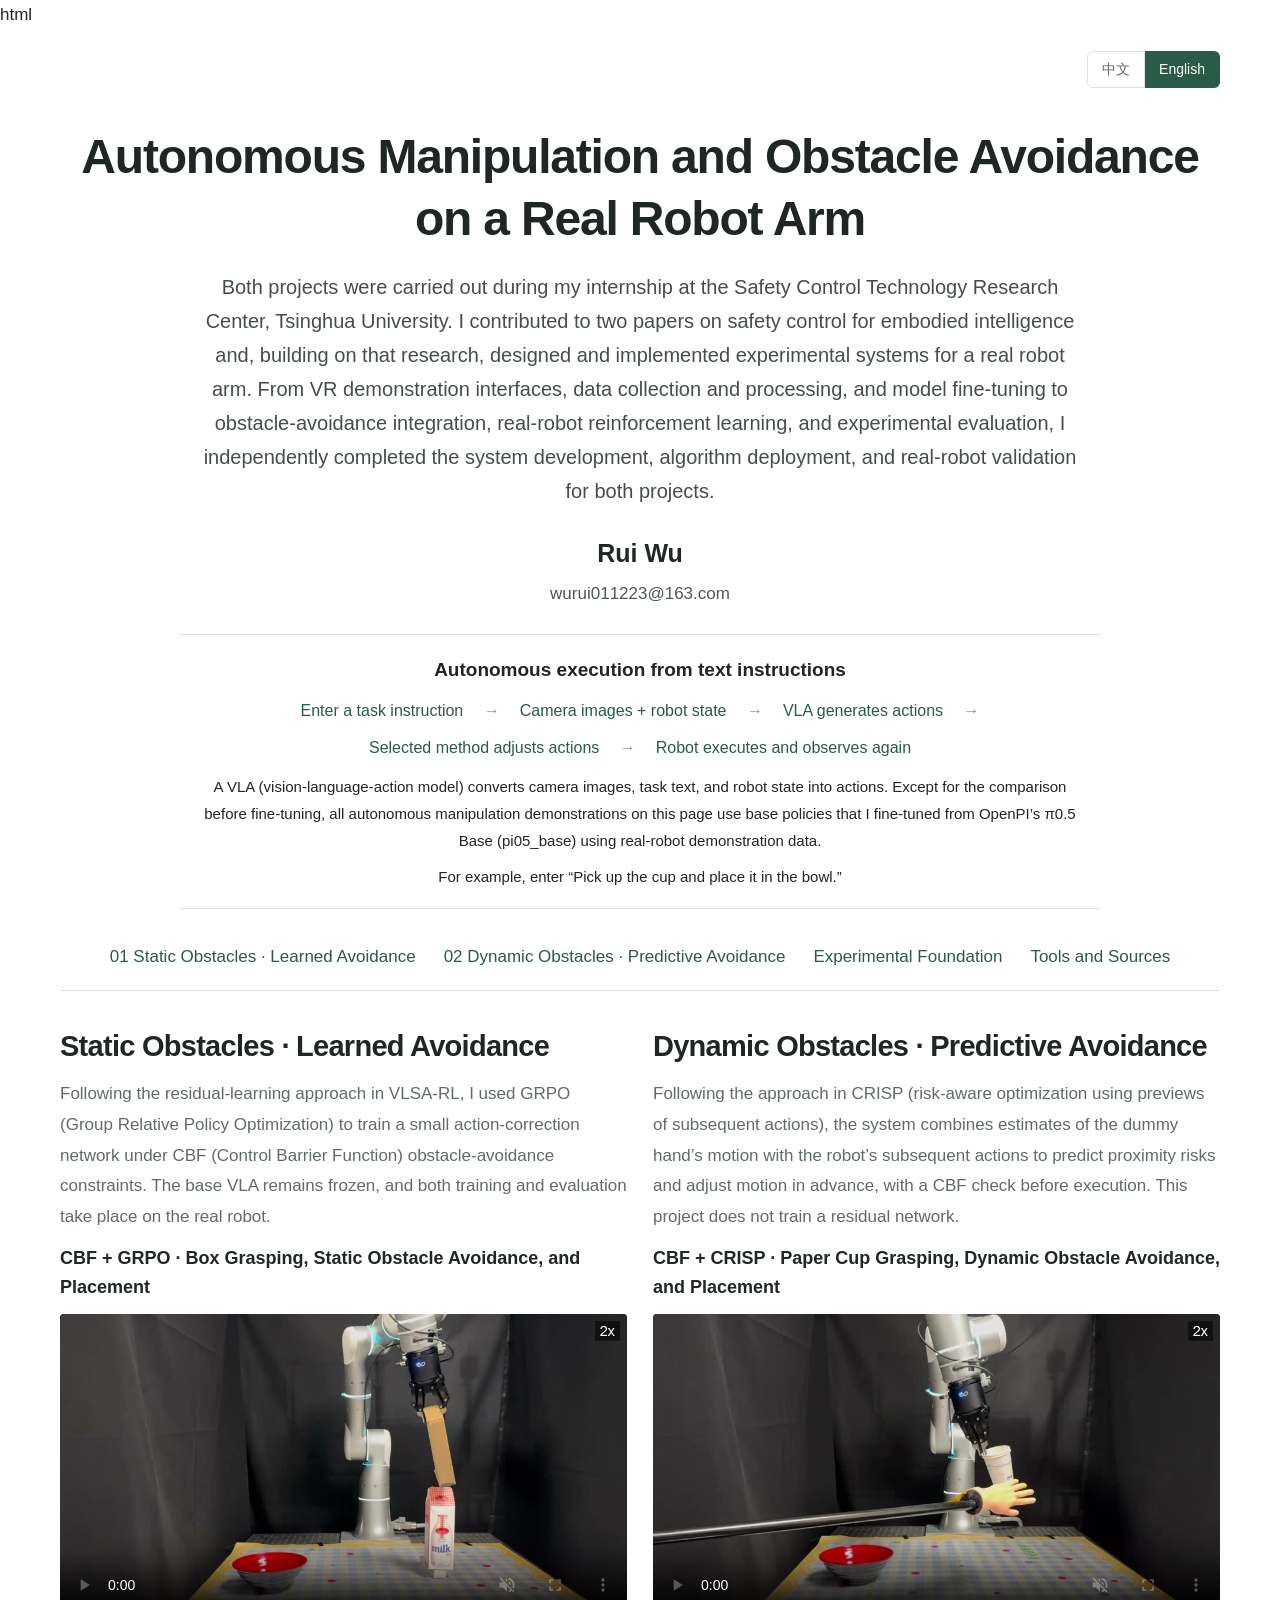
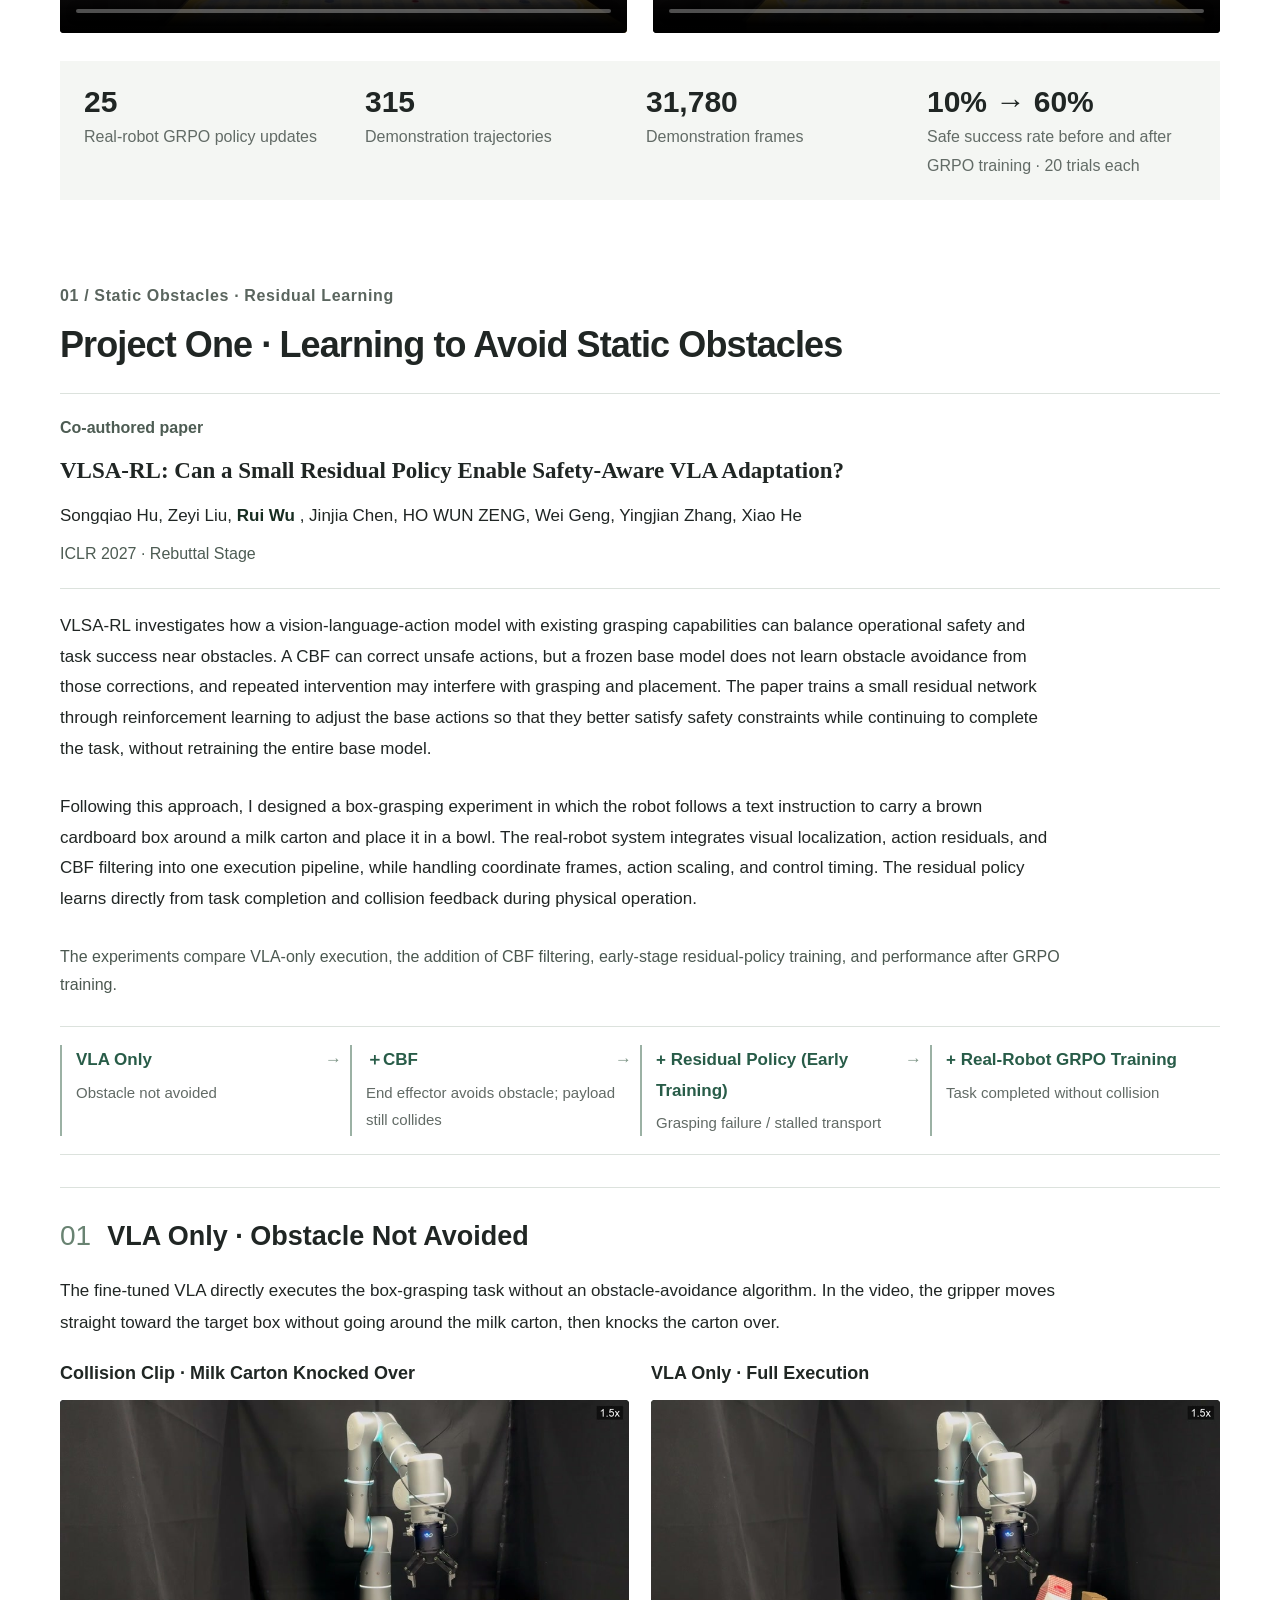
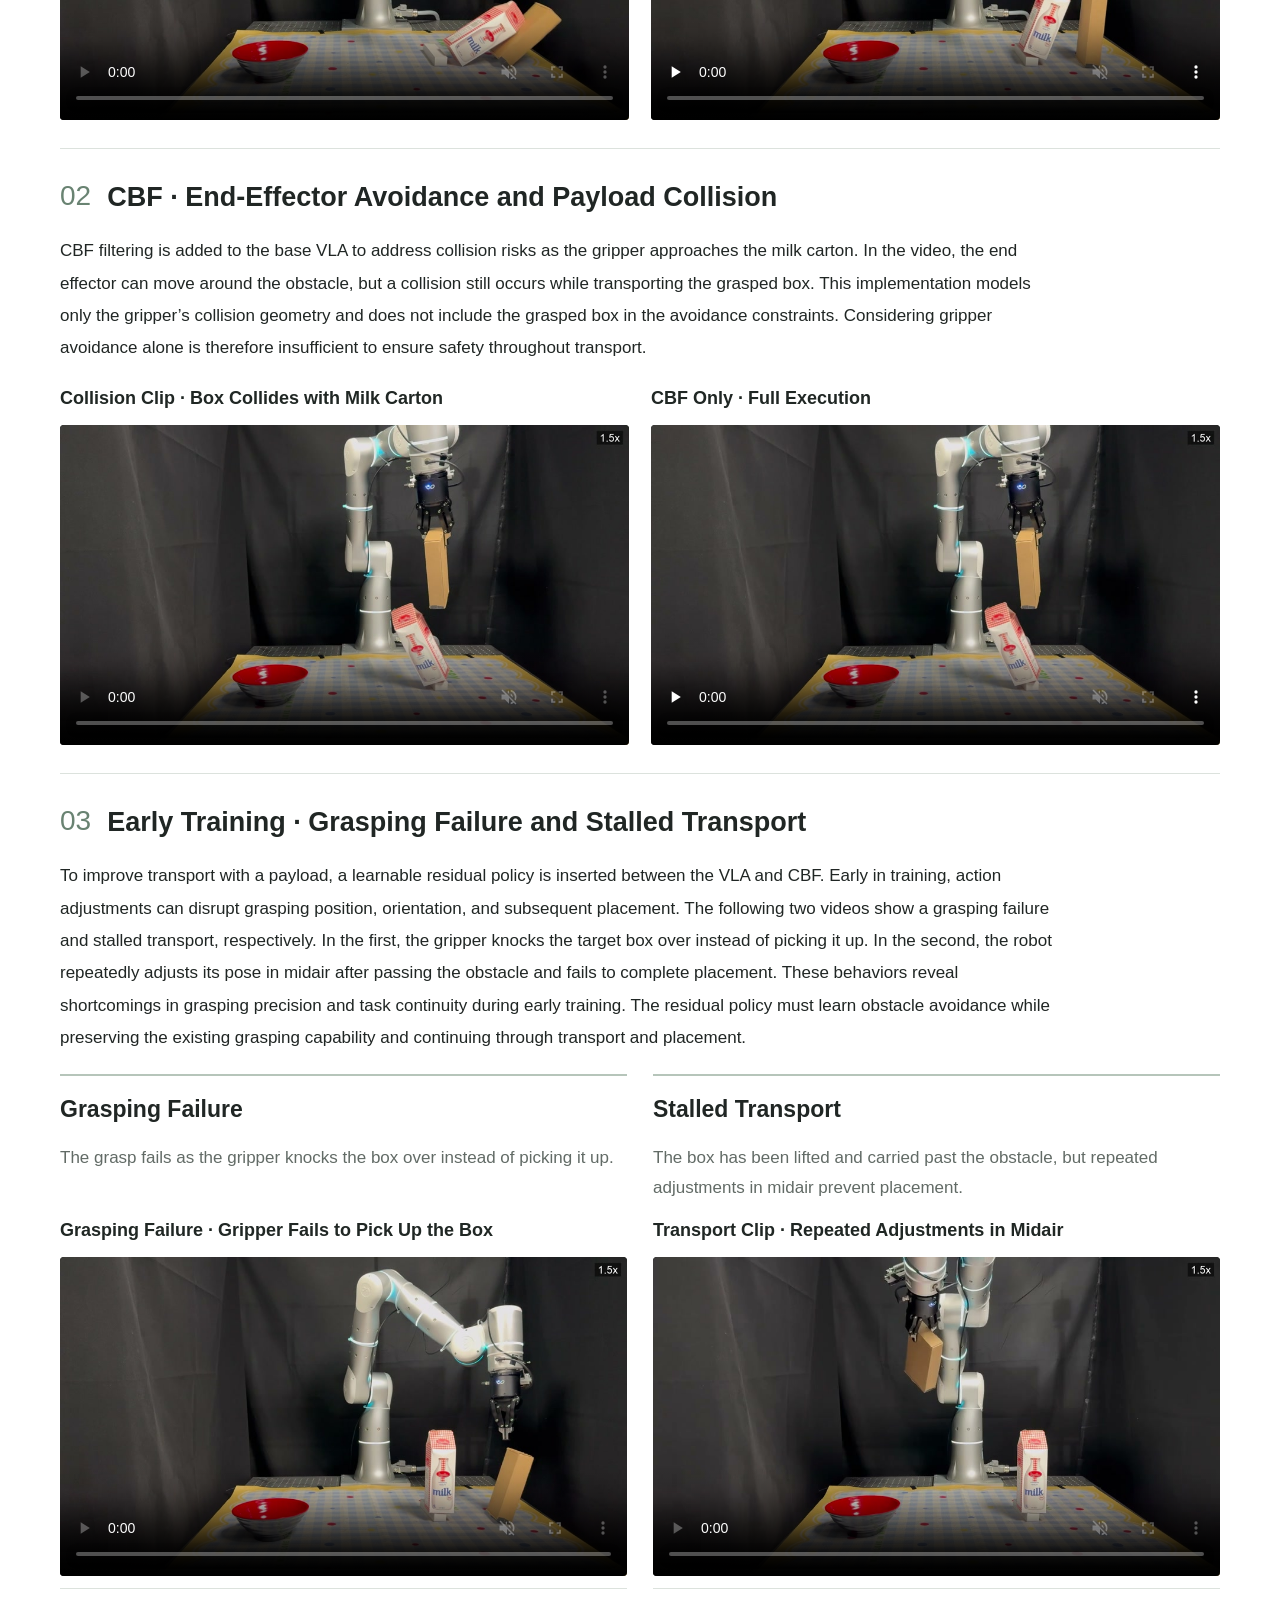
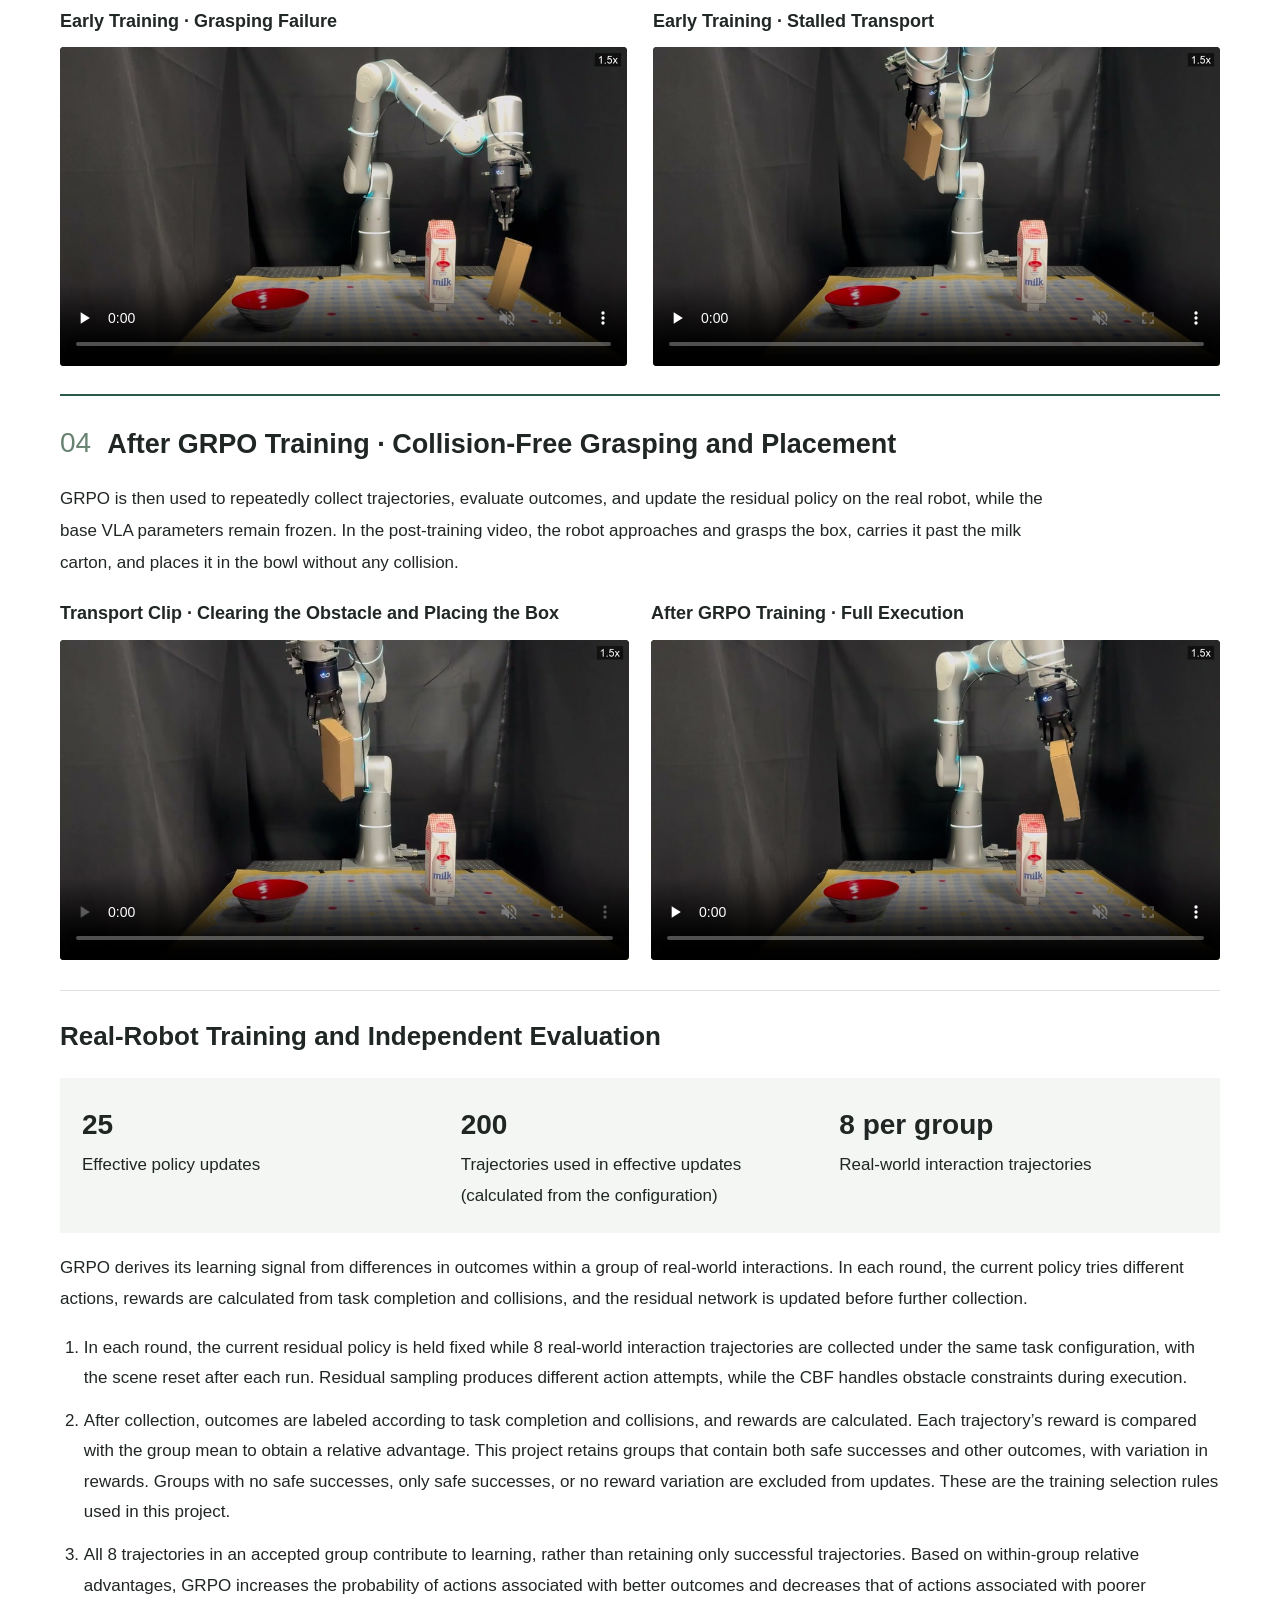
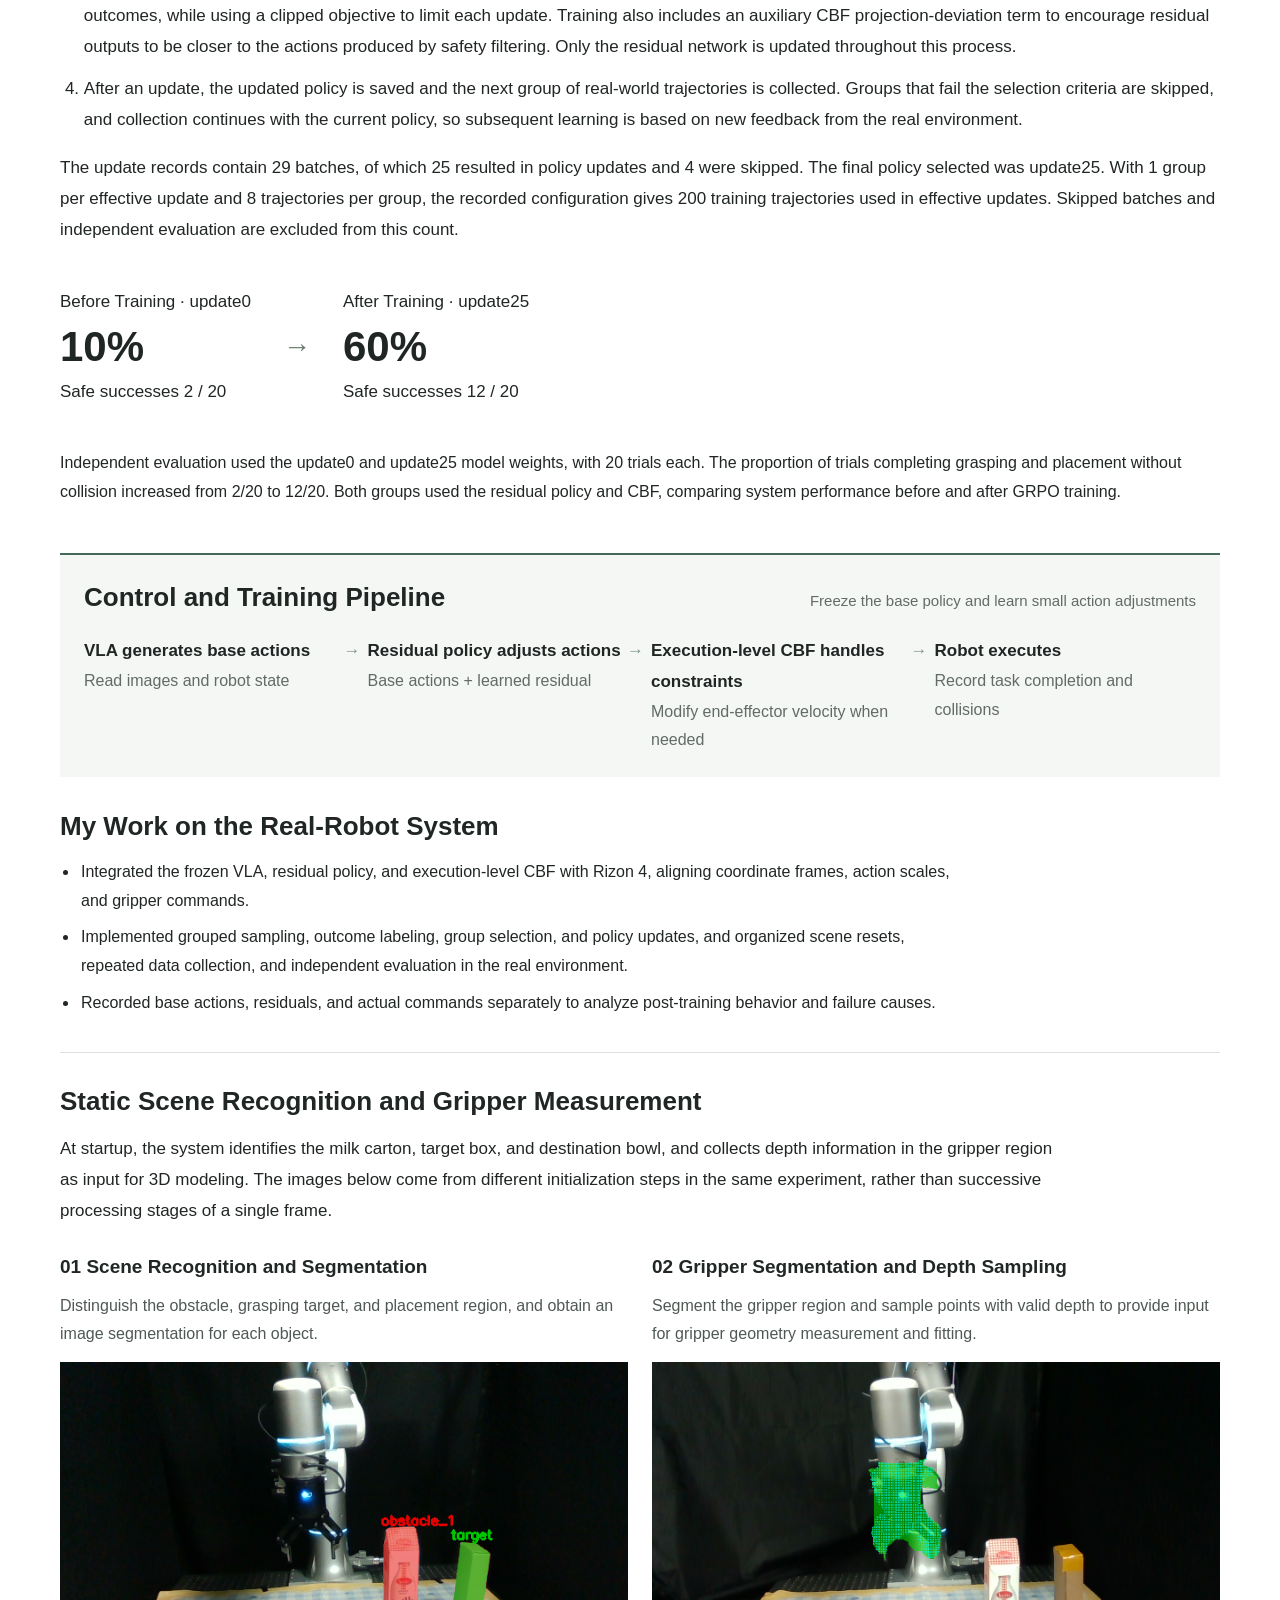
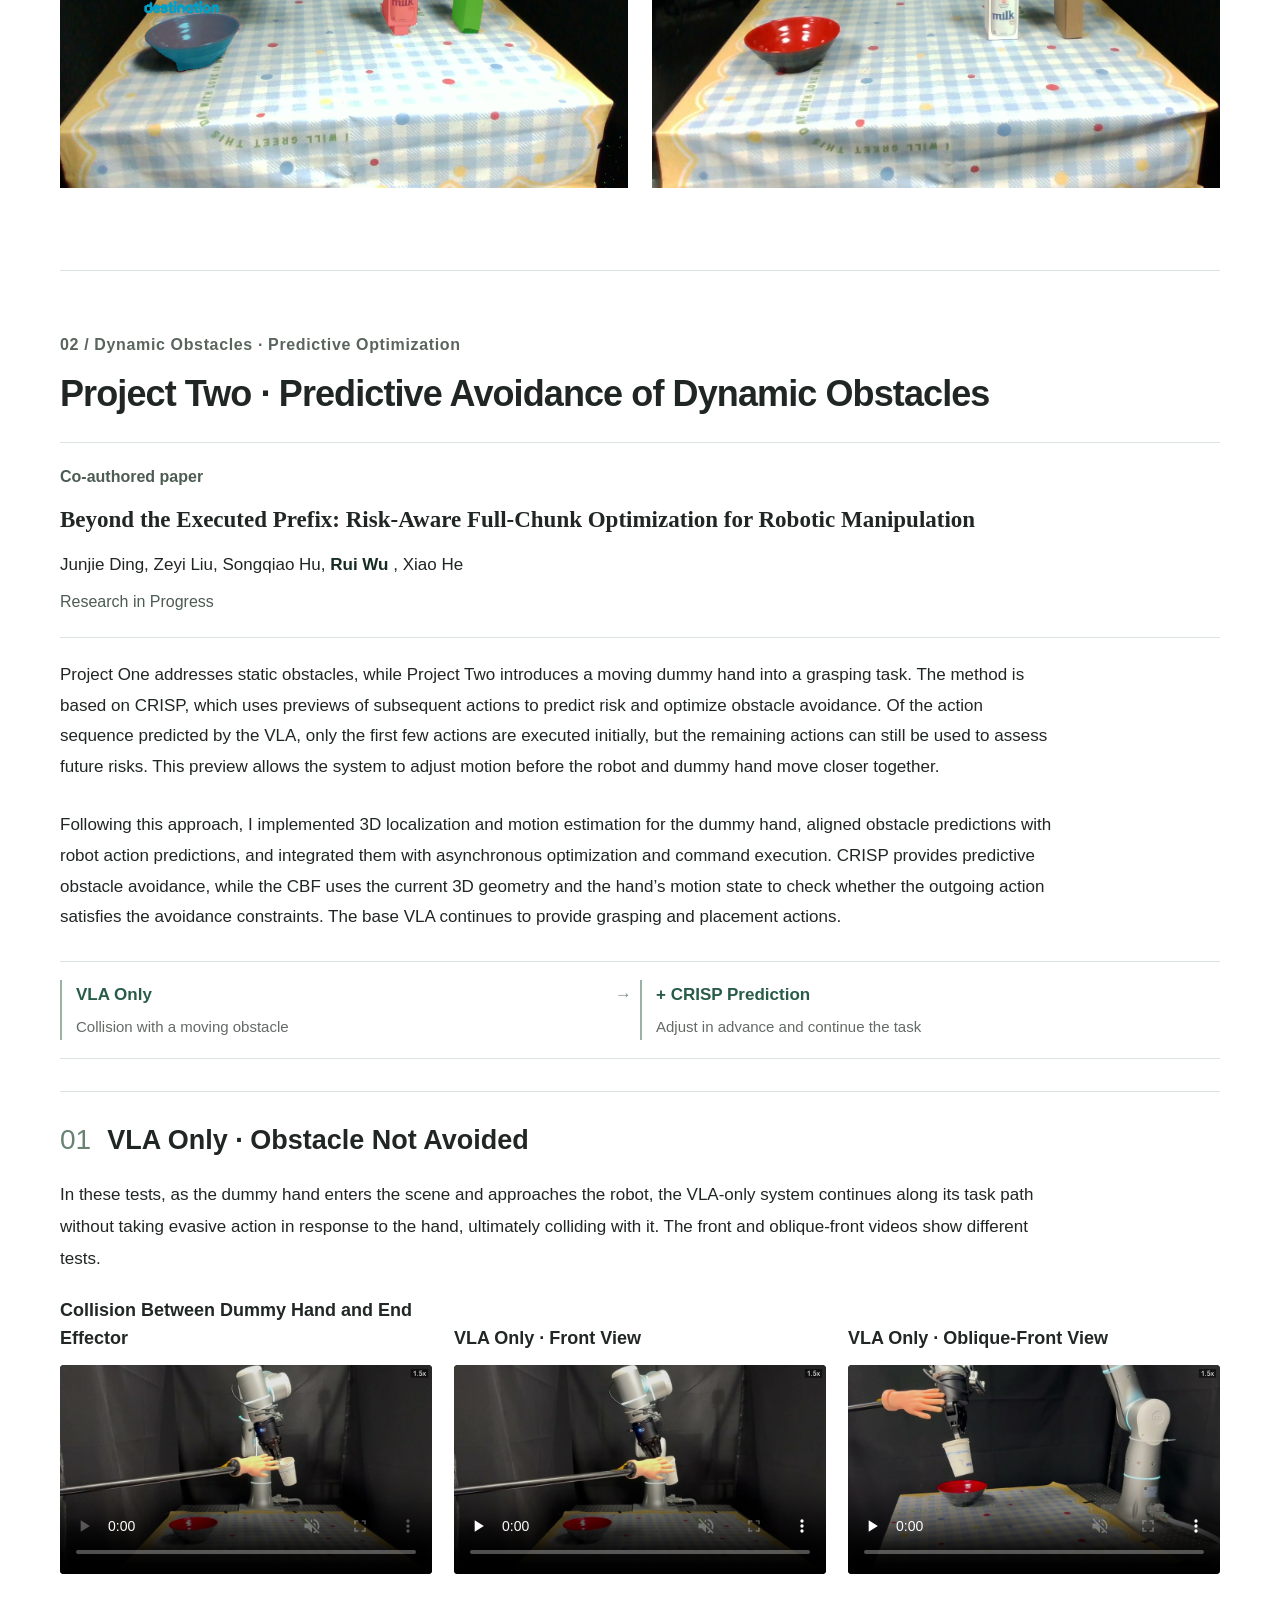
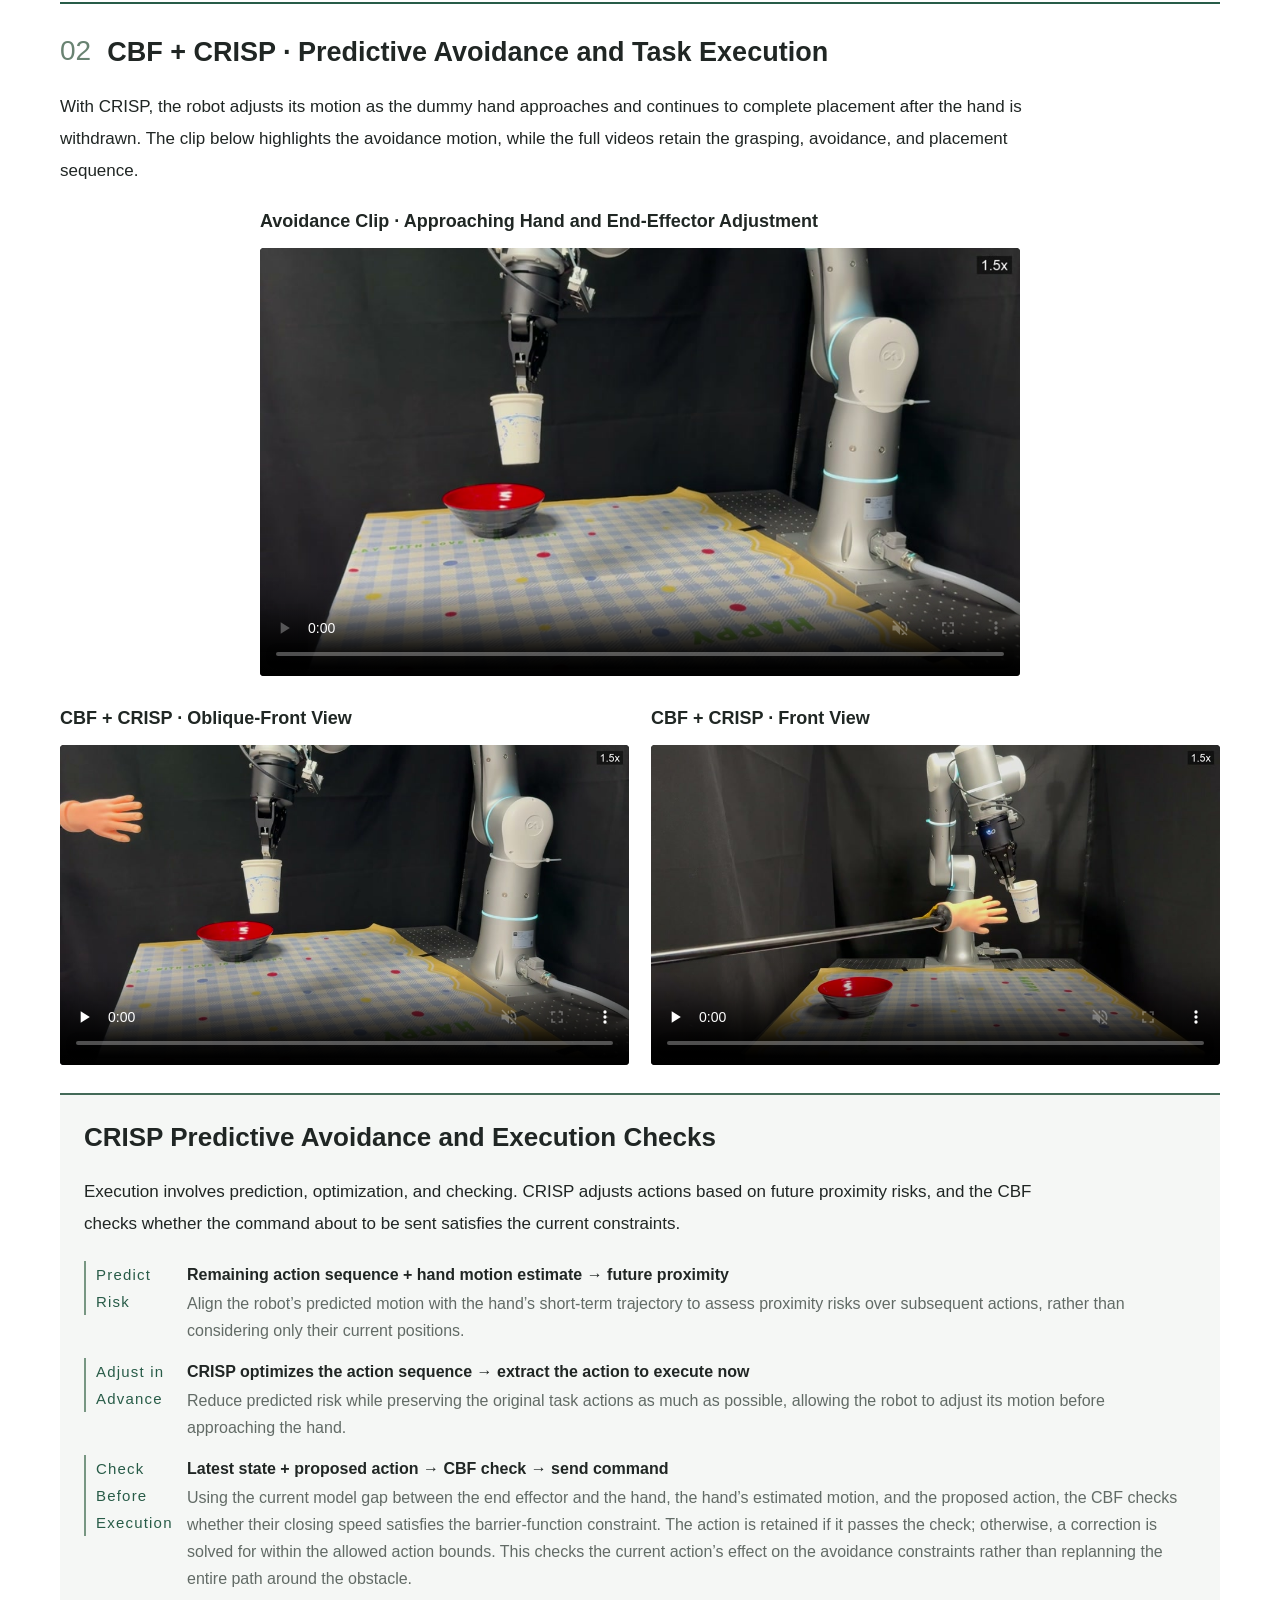
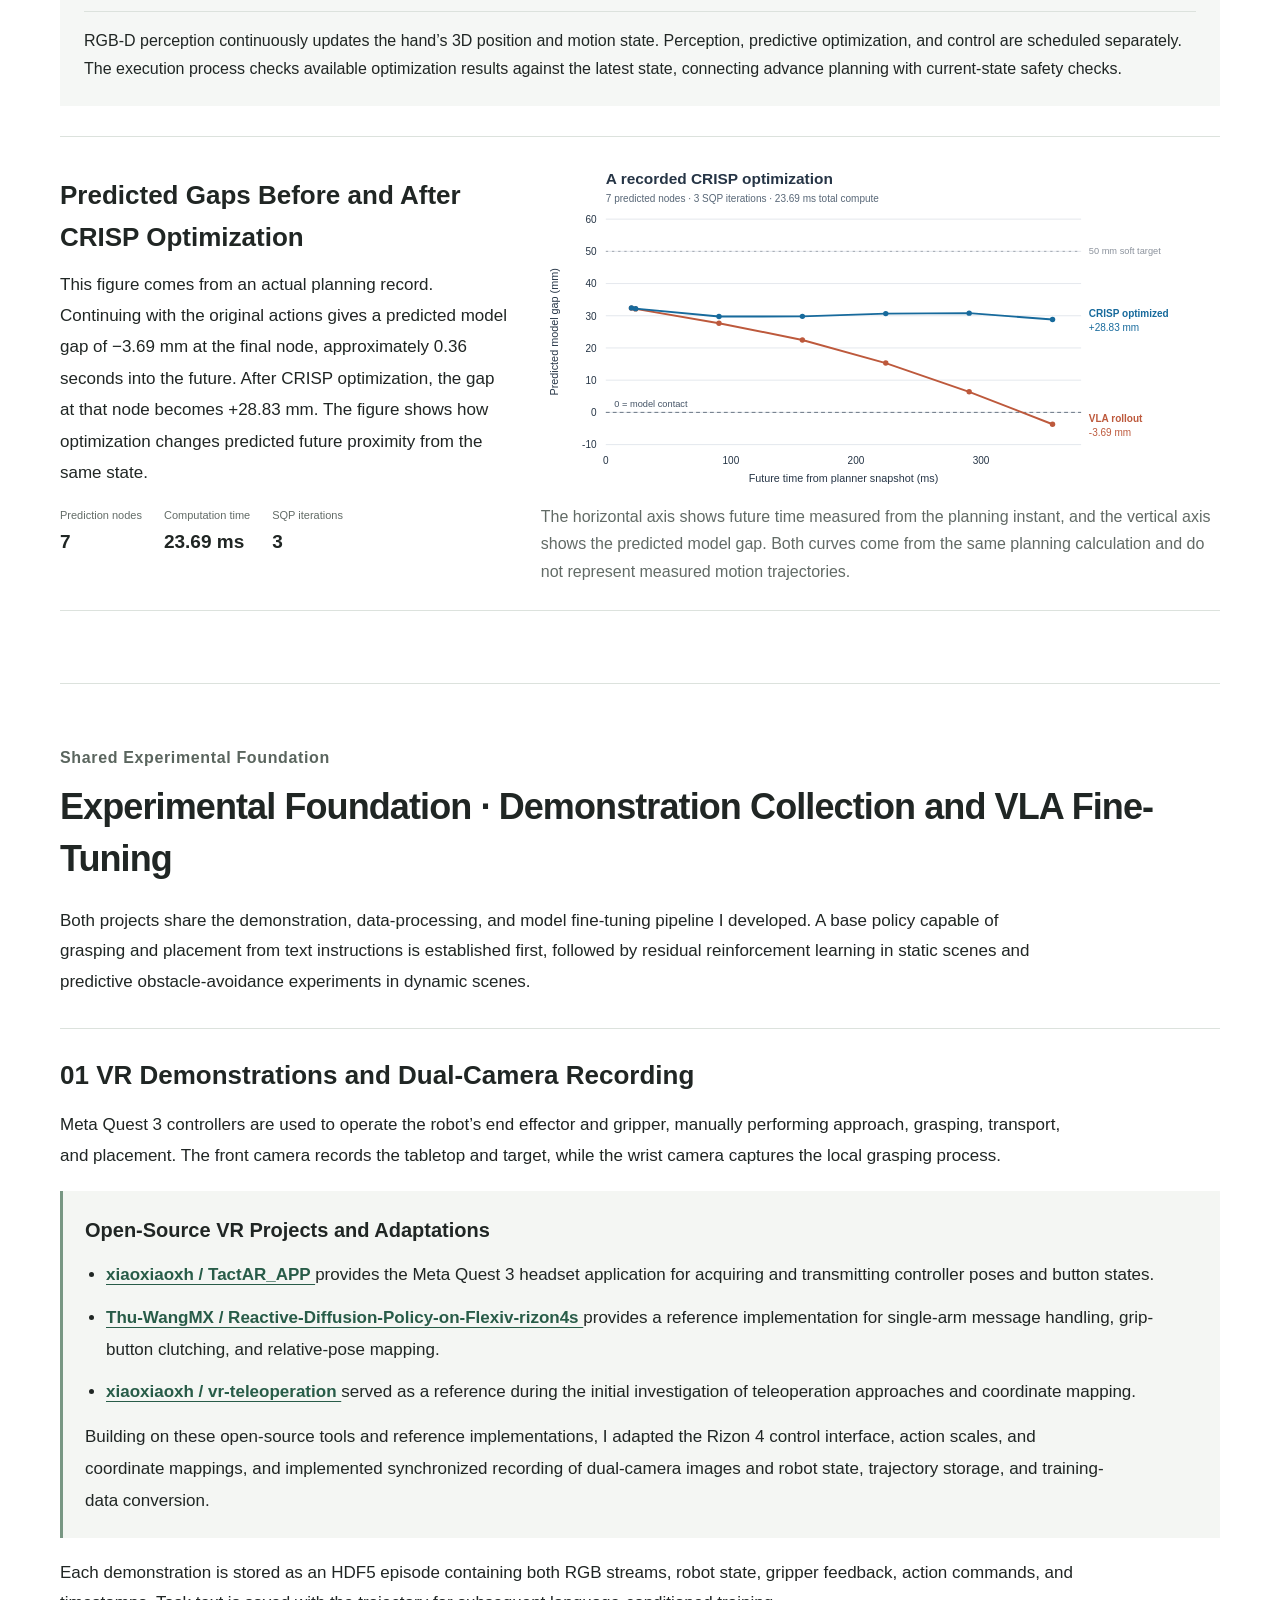
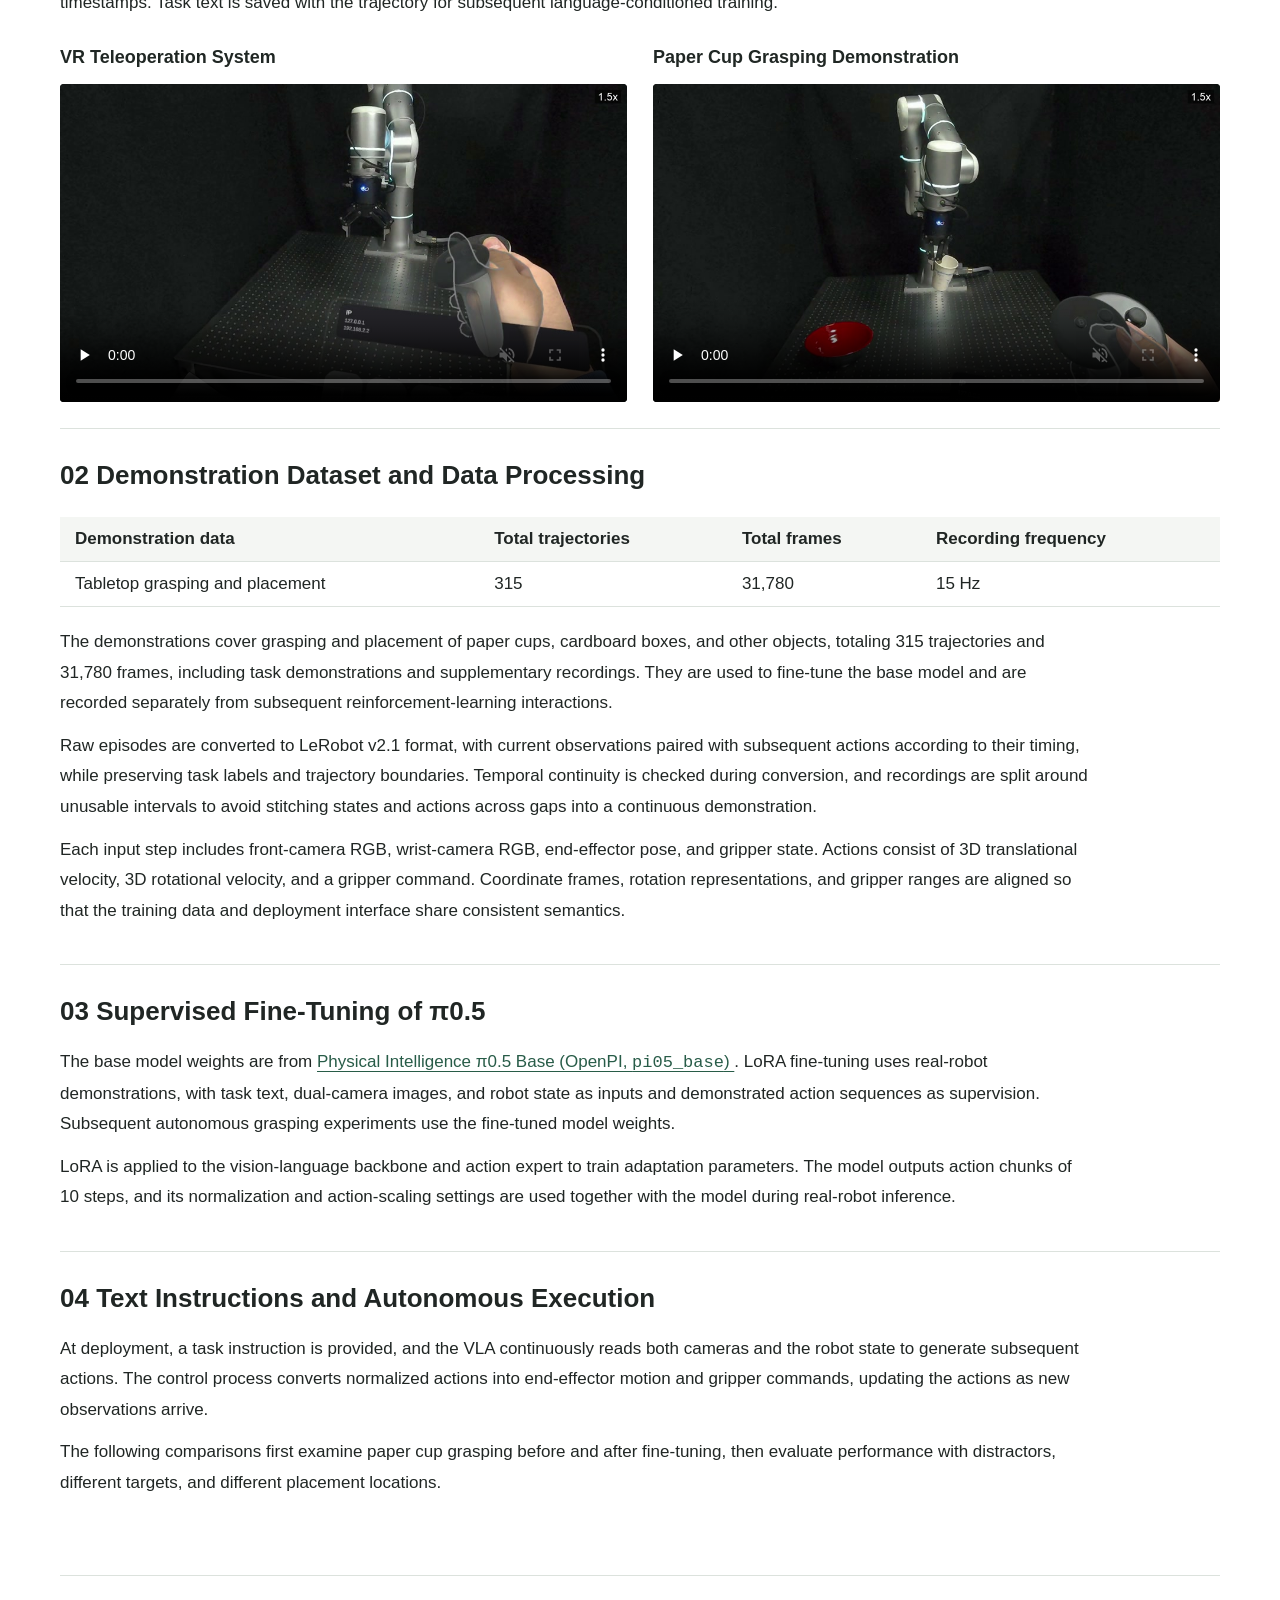
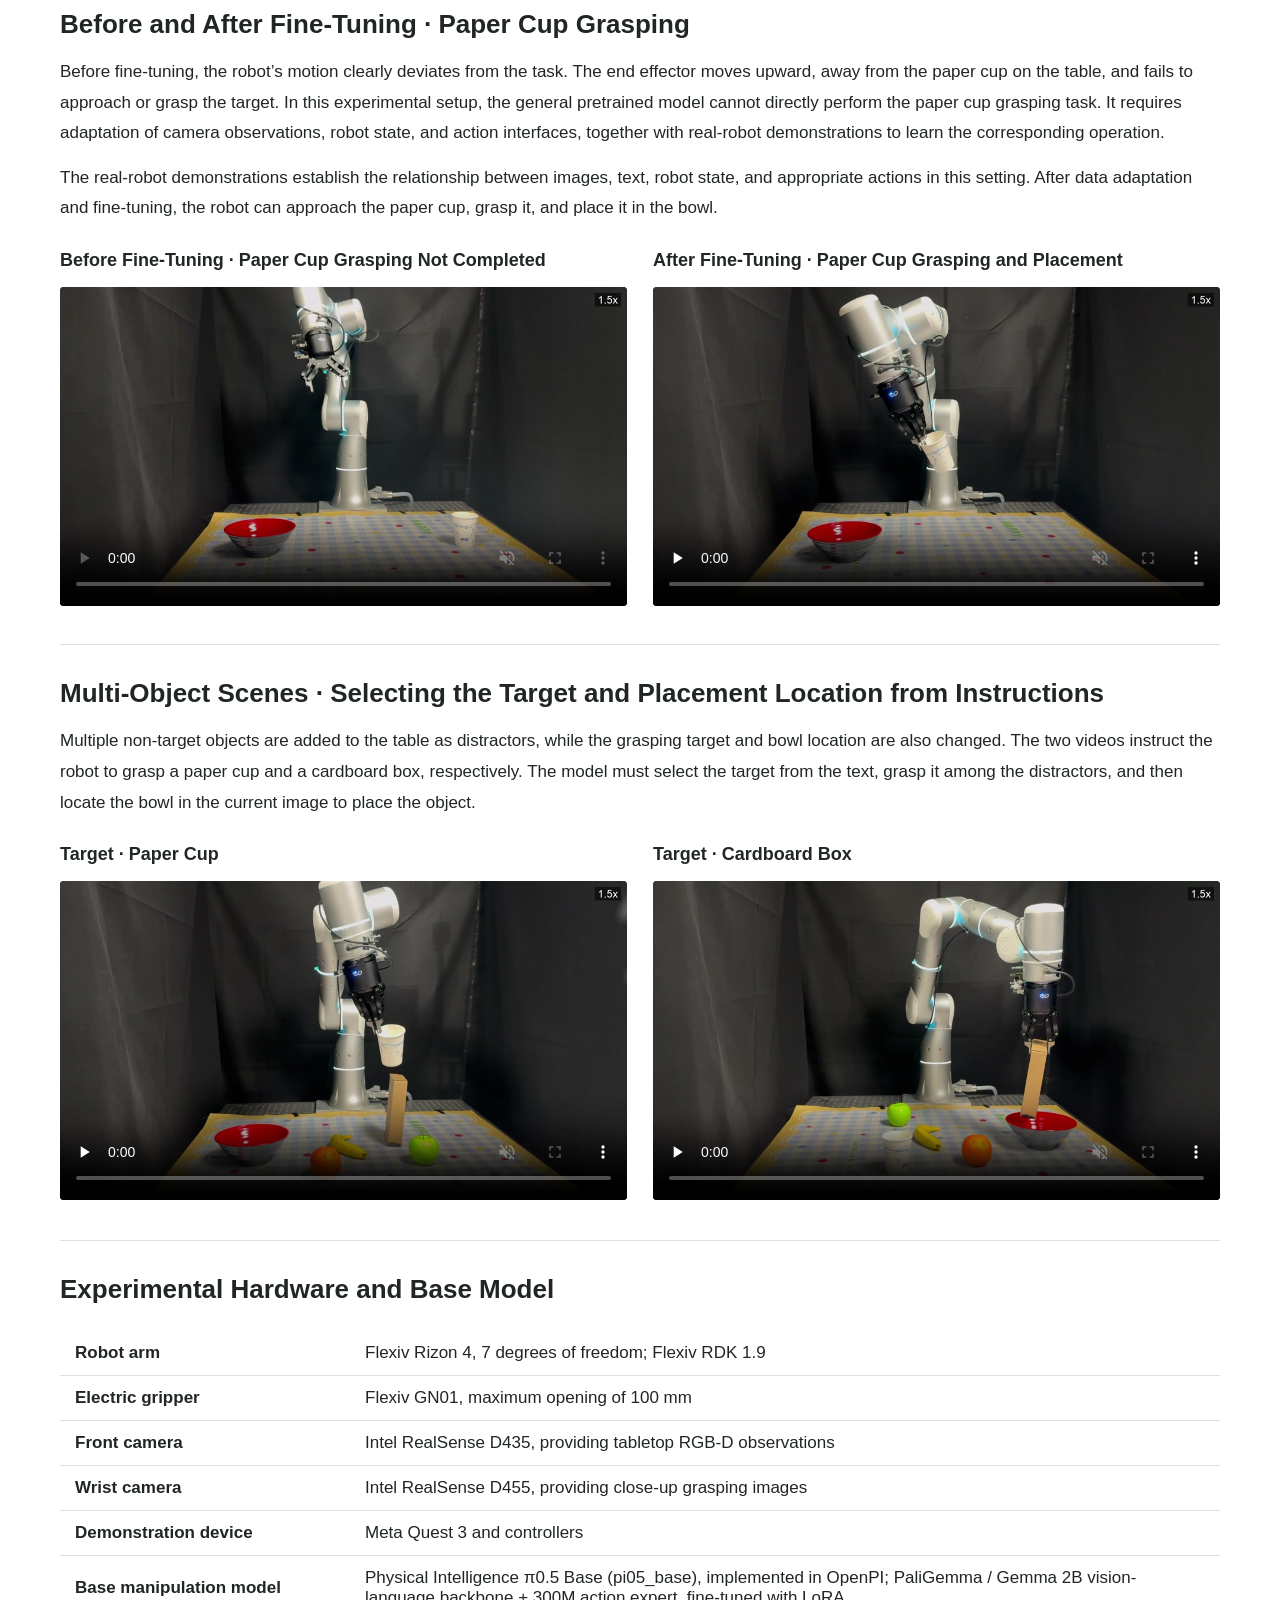
==== en.html @ 304b5e66 "Add English translation and language navigation" ====
html
<html lang="en">
<head>
<meta charset="utf-8"/>
<meta content="width=device-width,initial-scale=1" name="viewport"/>
<title>
   Autonomous Manipulation and Obstacle Avoidance on a Real Robot Arm · Rui Wu
  </title>
<meta content="Rui Wu’s real-robot research on Rizon 4, featuring VLSA-RL residual reinforcement learning and CRISP predictive obstacle avoidance, including VR demonstrations, dataset construction, VLA fine-tuning, real-world interaction training, and experimental evaluation." name="description"/>
<link href="portfolio.css?v=20261116-bilingual" rel="stylesheet"/>
<script defer="" src="portfolio.js?v=20261116-bilingual">
</script>
<link href="index.html" hreflang="zh-CN" rel="alternate"/>
<link href="en.html" hreflang="en" rel="alternate"/>
</head>
<body>
<a class="skip" href="#projects">Skip to projects </a>
<header class="page-header wrap">
<nav aria-label="Select language" class="language-switch">
<a data-language-link="" href="index.html" hreflang="zh-CN" lang="zh-CN">中文 </a>
<a aria-current="page" data-language-link="" href="en.html" hreflang="en" lang="en">English </a>
</nav>
<h1>
    Autonomous Manipulation and Obstacle Avoidance on a Real Robot Arm
   </h1>
<p class="lead">Both projects were carried out during my internship at the Safety Control Technology Research Center, Tsinghua University. I contributed to two papers on safety control for embodied intelligence and, building on that research, designed and implemented experimental systems for a real robot arm. From VR demonstration interfaces, data collection and processing, and model fine-tuning to obstacle-avoidance integration, real-robot reinforcement learning, and experimental evaluation, I independently completed the system development, algorithm deployment, and real-robot validation for both projects. </p>
<div class="identity">
<p class="author-name">Rui Wu </p>
<p class="author-email">wurui011223@163.com </p>
</div>
<div aria-label="Autonomous execution pipeline" class="autonomy-intro">
<p>Autonomous execution from text instructions </p>
<ol class="autonomy-flow">
<li>Enter a task instruction </li>
<li>Camera images + robot state </li>
<li>VLA generates actions </li>
<li>Selected method adjusts actions </li>
<li>Robot executes and observes again </li>
</ol>
<p class="autonomy-example">A VLA (vision-language-action model) converts camera images, task text, and robot state into actions. Except for the comparison before fine-tuning, all autonomous manipulation demonstrations on this page use base policies that I fine-tuned from OpenPI’s π0.5 Base (pi05_base) using real-robot demonstration data. </p>
<p class="autonomy-example">For example, enter “Pick up the cup and place it in the bowl.” </p>
</div>
<nav aria-label="Page navigation">
<a href="#residual">01 Static Obstacles · Learned Avoidance </a>
<a href="#dynamic">02 Dynamic Obstacles · Predictive Avoidance </a>
<a href="#foundation">Experimental Foundation </a>
<a href="#materials">Tools and Sources </a>
</nav>
</header>
<main class="wrap">
<section aria-label="Overview of the two projects" class="overview" id="projects">
<div class="two-grid project-grid">
<article class="project-preview">
<h2>
       Static Obstacles · Learned Avoidance
      </h2>
<p>Following the residual-learning approach in VLSA-RL, I used GRPO (Group Relative Policy Optimization) to train a small action-correction network under CBF (Control Barrier Function) obstacle-avoidance constraints. The base VLA remains frozen, and both training and evaluation take place on the real robot. </p>
<figure class="film excerpt">
<figcaption>
<strong>
         CBF + GRPO · Box Grasping, Static Obstacle Avoidance, and Placement
        </strong>
</figcaption>
<video aria-label="CBF + GRPO · Box Grasping, Static Obstacle Avoidance, and Placement" controls="" data-loop="" loop="" muted="" playsinline="" poster="assets/media/hero-static-10s.jpg?v=2" preload="metadata" src="assets/media/hero-static-10s.mp4?v=2">
</video>
</figure>
</article>
<article class="project-preview">
<h2>
       Dynamic Obstacles · Predictive Avoidance
      </h2>
<p>Following the approach in CRISP (risk-aware optimization using previews of subsequent actions), the system combines estimates of the dummy hand’s motion with the robot’s subsequent actions to predict proximity risks and adjust motion in advance, with a CBF check before execution. This project does not train a residual network. </p>
<figure class="film excerpt">
<figcaption>
<strong>
         CBF + CRISP · Paper Cup Grasping, Dynamic Obstacle Avoidance, and Placement
        </strong>
</figcaption>
<video aria-label="CBF + CRISP · Paper Cup Grasping, Dynamic Obstacle Avoidance, and Placement" controls="" data-loop="" loop="" muted="" playsinline="" poster="assets/media/hero-dynamic-10s.jpg?v=2" preload="metadata" src="assets/media/hero-dynamic-10s.mp4?v=2">
</video>
</figure>
</article>
</div>
<div class="scale-strip">
<div>
<strong>
       25
      </strong>
<span>Real-robot GRPO policy updates </span>
</div>
<div>
<strong>
       315
      </strong>
<span>Demonstration trajectories </span>
</div>
<div>
<strong>
       31,780
      </strong>
<span>Demonstration frames </span>
</div>
<div>
<strong>
       10% → 60%
      </strong>
<span>Safe success rate before and after GRPO training · 20 trials each </span>
</div>
</div>
</section>
<section class="project" id="residual">
<div class="section-label">
     01 / Static Obstacles · Residual Learning
    </div>
<h2>
     Project One · Learning to Avoid Static Obstacles
    </h2>
<div class="paper-citation">
<p class="paper-context">Co-authored paper </p>
<h3>
      VLSA-RL: Can a Small Residual Policy Enable Safety-Aware VLA Adaptation?
     </h3>
<p class="paper-authors">Songqiao Hu, Zeyi Liu, <strong>
       Rui Wu
      </strong>, Jinjia Chen, HO WUN ZENG, Wei Geng, Yingjian Zhang, Xiao He </p>
<p class="paper-status">ICLR 2027 · Rebuttal Stage </p>
</div>
<p class="section-intro">VLSA-RL investigates how a vision-language-action model with existing grasping capabilities can balance operational safety and task success near obstacles. A CBF can correct unsafe actions, but a frozen base model does not learn obstacle avoidance from those corrections, and repeated intervention may interfere with grasping and placement. The paper trains a small residual network through reinforcement learning to adjust the base actions so that they better satisfy safety constraints while continuing to complete the task, without retraining the entire base model. </p>
<p class="section-intro">Following this approach, I designed a box-grasping experiment in which the robot follows a text instruction to carry a brown cardboard box around a milk carton and place it in a bowl. The real-robot system integrates visual localization, action residuals, and CBF filtering into one execution pipeline, while handling coordinate frames, action scaling, and control timing. The residual policy learns directly from task completion and collision feedback during physical operation. </p>
<p class="evidence-guide">The experiments compare VLA-only execution, the addition of CBF filtering, early-stage residual-policy training, and performance after GRPO training. </p>
<div aria-label="Project One experiment progression" class="experiment-roadmap">
<a href="#r-baseline">VLA Only <span>Obstacle not avoided </span>
</a>
<a href="#r-cbf">＋CBF <span>End effector avoids obstacle; payload still collides </span>
</a>
<a href="#r-residual">+ Residual Policy (Early Training) <span>Grasping failure / stalled transport </span>
</a>
<a href="#r-trained">+ Real-Robot GRPO Training <span>Task completed without collision </span>
</a>
</div>
<div class="experiment-chain">
<article class="experiment-step" id="r-baseline">
<header class="step-heading">
<span class="step-number">01 </span>
<div>
<h3>
         VLA Only · Obstacle Not Avoided
        </h3>
</div>
</header>
<p class="step-description">The fine-tuned VLA directly executes the box-grasping task without an obstacle-avoidance algorithm. In the video, the gripper moves straight toward the target box without going around the milk carton, then knocks the carton over. </p>
<div class="step-media two-grid video-row">
<figure class="film">
<figcaption>
<strong>
          Collision Clip · Milk Carton Knocked Over
         </strong>
</figcaption>
<video aria-label="Collision Clip · Milk Carton Falling Over" controls="" data-loop="" loop="" muted="" playsinline="" poster="assets/media/no-cbf-impact-sdr.jpg" preload="none" src="assets/media/no-cbf-impact-1.5x-sdr-silent.mp4">
</video>
</figure>
<figure class="film">
<figcaption>
<strong>
          VLA Only · Full Execution
         </strong>
</figcaption>
<video aria-label="VLA Only · Full Execution" controls="" muted="" playsinline="" poster="assets/media/no-cbf-collision-sdr.jpg" preload="none" src="assets/media/no-cbf-collision-1.5x-sdr-silent.mp4">
</video>
</figure>
</div>
</article>
<article class="experiment-step" id="r-cbf">
<header class="step-heading">
<span class="step-number">02 </span>
<div>
<h3>
         CBF · End-Effector Avoidance and Payload Collision
        </h3>
</div>
</header>
<p class="step-description">CBF filtering is added to the base VLA to address collision risks as the gripper approaches the milk carton. In the video, the end effector can move around the obstacle, but a collision still occurs while transporting the grasped box. This implementation models only the gripper’s collision geometry and does not include the grasped box in the avoidance constraints. Considering gripper avoidance alone is therefore insufficient to ensure safety throughout transport. </p>
<div class="step-media two-grid video-row">
<figure class="film">
<figcaption>
<strong>
          Collision Clip · Box Collides with Milk Carton
         </strong>
</figcaption>
<video aria-label="Collision Clip · Box Collides with Milk Carton" controls="" data-loop="" loop="" muted="" playsinline="" poster="assets/media/milk-collision-sdr.jpg" preload="none" src="assets/media/milk-collision-1.5x-sdr-silent.mp4">
</video>
</figure>
<figure class="film">
<figcaption>
<strong>
          CBF Only · Full Execution
         </strong>
</figcaption>
<video aria-label="CBF Only · Full Execution" controls="" muted="" playsinline="" poster="assets/media/collision-success-sdr.jpg" preload="none" src="assets/media/collision-success-1.5x-sdr-silent.mp4">
</video>
</figure>
</div>
</article>
<article class="experiment-step" id="r-residual">
<header class="step-heading">
<span class="step-number">03 </span>
<div>
<h3>
         Early Training · Grasping Failure and Stalled Transport
        </h3>
</div>
</header>
<p class="step-description">To improve transport with a payload, a learnable residual policy is inserted between the VLA and CBF. Early in training, action adjustments can disrupt grasping position, orientation, and subsequent placement. The following two videos show a grasping failure and stalled transport, respectively. In the first, the gripper knocks the target box over instead of picking it up. In the second, the robot repeatedly adjusts its pose in midair after passing the obstacle and fails to complete placement. These behaviors reveal shortcomings in grasping precision and task continuity during early training. The residual policy must learn obstacle avoidance while preserving the existing grasping capability and continuing through transport and placement. </p>
<div class="failure-pairs two-grid">
<div class="failure-pair">
<h4>
         Grasping Failure
        </h4>
<p class="pair-intro">The grasp fails as the gripper knocks the box over instead of picking it up. </p>
<figure class="film">
<figcaption>
<strong>
           Grasping Failure · Gripper Fails to Pick Up the Box
          </strong>
</figcaption>
<video aria-label="Grasping Failure · Gripper Fails to Pick Up the Box" controls="" data-loop="" loop="" muted="" playsinline="" poster="assets/media/target-topple-sdr.jpg" preload="none" src="assets/media/target-topple-1.5x-sdr-silent.mp4">
</video>
</figure>
<figure class="film">
<figcaption>
<strong>
           Early Training · Grasping Failure
          </strong>
</figcaption>
<video aria-label="Early Training · Grasping Failure" controls="" muted="" playsinline="" poster="assets/media/grasp-failure-sdr.jpg" preload="none" src="assets/media/grasp-failure-1.5x-sdr-silent.mp4">
</video>
</figure>
</div>
<div class="failure-pair">
<h4>
         Stalled Transport
        </h4>
<p class="pair-intro">The box has been lifted and carried past the obstacle, but repeated adjustments in midair prevent placement. </p>
<figure class="film excerpt">
<figcaption>
<strong>
           Transport Clip · Repeated Adjustments in Midair
          </strong>
</figcaption>
<video aria-label="Transport Clip · Repeated Adjustments in Midair" controls="" data-loop="" loop="" muted="" playsinline="" poster="assets/media/residual-stall-sdr.jpg" preload="none" src="assets/media/residual-stall-1.5x-sdr-silent.mp4">
</video>
</figure>
<figure class="film">
<figcaption>
<strong>
           Early Training · Stalled Transport
          </strong>
</figcaption>
<video aria-label="Early Training · Stalled Transport" controls="" muted="" playsinline="" poster="assets/media/safe-failure-sdr.jpg" preload="none" src="assets/media/safe-failure-1.5x-sdr-silent.mp4">
</video>
</figure>
</div>
</div>
</article>
<article class="experiment-step step-result" id="r-trained">
<header class="step-heading">
<span class="step-number">04 </span>
<div>
<h3>
         After GRPO Training · Collision-Free Grasping and Placement
        </h3>
</div>
</header>
<p class="step-description">GRPO is then used to repeatedly collect trajectories, evaluate outcomes, and update the residual policy on the real robot, while the base VLA parameters remain frozen. In the post-training video, the robot approaches and grasps the box, carries it past the milk carton, and places it in the bowl without any collision. </p>
<div class="step-media two-grid video-row">
<figure class="film excerpt">
<figcaption>
<strong>
          Transport Clip · Clearing the Obstacle and Placing the Box
         </strong>
</figcaption>
<video aria-label="Transport Clip · Clearing the Obstacle and Placing the Box" controls="" data-loop="" loop="" muted="" playsinline="" poster="assets/media/carry-place-success-sdr.jpg" preload="none" src="assets/media/carry-place-success-1.5x-sdr-silent.mp4">
</video>
</figure>
<figure class="film">
<figcaption>
<strong>
          After GRPO Training · Full Execution
         </strong>
</figcaption>
<video aria-label="After GRPO Training · Full Execution" controls="" id="static-evidence-video" muted="" playsinline="" poster="assets/media/safe-success-sdr.jpg" preload="none" src="assets/media/safe-success-1.5x-sdr-silent.mp4">
</video>
</figure>
</div>
<div class="training-results">
<h3>
        Real-Robot Training and Independent Evaluation
       </h3>
<div class="training-facts">
<div>
<strong>
          25
         </strong>
<span>Effective policy updates </span>
</div>
<div>
<strong>
          200
         </strong>
<span>Trajectories used in effective updates (calculated from the configuration) </span>
</div>
<div>
<strong>
          8 per group
         </strong>
<span>Real-world interaction trajectories </span>
</div>
</div>
<p>GRPO derives its learning signal from differences in outcomes within a group of real-world interactions. In each round, the current policy tries different actions, rewards are calculated from task completion and collisions, and the residual network is updated before further collection. </p>
<ol class="training-cycle">
<li>In each round, the current residual policy is held fixed while 8 real-world interaction trajectories are collected under the same task configuration, with the scene reset after each run. Residual sampling produces different action attempts, while the CBF handles obstacle constraints during execution. </li>
<li>After collection, outcomes are labeled according to task completion and collisions, and rewards are calculated. Each trajectory’s reward is compared with the group mean to obtain a relative advantage. This project retains groups that contain both safe successes and other outcomes, with variation in rewards. Groups with no safe successes, only safe successes, or no reward variation are excluded from updates. These are the training selection rules used in this project. </li>
<li>All 8 trajectories in an accepted group contribute to learning, rather than retaining only successful trajectories. Based on within-group relative advantages, GRPO increases the probability of actions associated with better outcomes and decreases that of actions associated with poorer outcomes, while using a clipped objective to limit each update. Training also includes an auxiliary CBF projection-deviation term to encourage residual outputs to be closer to the actions produced by safety filtering. Only the residual network is updated throughout this process. </li>
<li>After an update, the updated policy is saved and the next group of real-world trajectories is collected. Groups that fail the selection criteria are skipped, and collection continues with the current policy, so subsequent learning is based on new feedback from the real environment. </li>
</ol>
<p>The update records contain 29 batches, of which 25 resulted in policy updates and 4 were skipped. The final policy selected was update25. With 1 group per effective update and 8 trajectories per group, the recorded configuration gives 200 training trajectories used in effective updates. Skipped batches and independent evaluation are excluded from this count. </p>
<div class="rate-comparison">
<div>
<span>Before Training · update0 </span>
<strong>
          10%
         </strong>
<span class="evaluation-count">Safe successes 2 / 20 </span>
</div>
<span aria-hidden="true">→ </span>
<div>
<span>After Training · update25 </span>
<strong>
          60%
         </strong>
<span class="evaluation-count">Safe successes 12 / 20 </span>
</div>
</div>
<p class="evaluation-basis">Independent evaluation used the update0 and update25 model weights, with 20 trials each. The proportion of trials completing grasping and placement without collision increased from 2/20 to 12/20. Both groups used the residual policy and CBF, comparing system performance before and after GRPO training. </p>
</div>
</article>
</div>
<div aria-labelledby="residual-method" class="method-panel">
<div class="method-heading">
<h3 id="residual-method">
       Control and Training Pipeline
      </h3>
<span>Freeze the base policy and learn small action adjustments </span>
</div>
<ol class="method-stages">
<li>
<b>
        VLA generates base actions
       </b>
<span>Read images and robot state </span>
</li>
<li>
<b>
        Residual policy adjusts actions
       </b>
<span>Base actions + learned residual </span>
</li>
<li>
<b>
        Execution-level CBF handles constraints
       </b>
<span>Modify end-effector velocity when needed </span>
</li>
<li>
<b>
        Robot executes
       </b>
<span>Record task completion and collisions </span>
</li>
</ol>
</div>
<div class="work-summary">
<h3>
      My Work on the Real-Robot System
     </h3>
<ul class="work-list">
<li>Integrated the frozen VLA, residual policy, and execution-level CBF with Rizon 4, aligning coordinate frames, action scales, and gripper commands. </li>
<li>Implemented grouped sampling, outcome labeling, group selection, and policy updates, and organized scene resets, repeated data collection, and independent evaluation in the real environment. </li>
<li>Recorded base actions, residuals, and actual commands separately to analyze post-training behavior and failure causes. </li>
</ul>
</div>
<section aria-labelledby="static-perception-title" class="perception-process">
<header>
<h3 id="static-perception-title">
       Static Scene Recognition and Gripper Measurement
      </h3>
<p>At startup, the system identifies the milk carton, target box, and destination bowl, and collects depth information in the gripper region as input for 3D modeling. The images below come from different initialization steps in the same experiment, rather than successive processing stages of a single frame. </p>
</header>
<div class="perception-grid">
<figure>
<figcaption>
<h4>
         01 Scene Recognition and Segmentation
        </h4>
<p>Distinguish the obstacle, grasping target, and placement region, and obtain an image segmentation for each object. </p>
</figcaption>
<img alt="Recorded initialization image showing segmentation of the milk carton obstacle in red, target box in green, and destination bowl in blue" height="480" loading="lazy" src="assets/case-study/static-scene-segmentation.png" width="640"/>
</figure>
<figure>
<figcaption>
<h4>
         02 Gripper Segmentation and Depth Sampling
        </h4>
<p>Segment the gripper region and sample points with valid depth to provide input for gripper geometry measurement and fitting. </p>
</figcaption>
<img alt="Recorded gripper measurement image showing the segmented gripper region and overlaid sample points" height="480" loading="lazy" src="assets/case-study/static-gripper-depth-points.png" width="640"/>
</figure>
</div>
</section>
</section>
<section class="project" id="dynamic">
<div class="section-label">
     02 / Dynamic Obstacles · Predictive Optimization
    </div>
<h2>
     Project Two · Predictive Avoidance of Dynamic Obstacles
    </h2>
<div class="paper-citation">
<p class="paper-context">Co-authored paper </p>
<h3>
      Beyond the Executed Prefix: Risk-Aware Full-Chunk Optimization for Robotic Manipulation
     </h3>
<p class="paper-authors">Junjie Ding, Zeyi Liu, Songqiao Hu, <strong>
       Rui Wu
      </strong>, Xiao He </p>
<p class="paper-status">Research in Progress </p>
</div>
<p class="section-intro">Project One addresses static obstacles, while Project Two introduces a moving dummy hand into a grasping task. The method is based on CRISP, which uses previews of subsequent actions to predict risk and optimize obstacle avoidance. Of the action sequence predicted by the VLA, only the first few actions are executed initially, but the remaining actions can still be used to assess future risks. This preview allows the system to adjust motion before the robot and dummy hand move closer together. </p>
<p class="section-intro">Following this approach, I implemented 3D localization and motion estimation for the dummy hand, aligned obstacle predictions with robot action predictions, and integrated them with asynchronous optimization and command execution. CRISP provides predictive obstacle avoidance, while the CBF uses the current 3D geometry and the hand’s motion state to check whether the outgoing action satisfies the avoidance constraints. The base VLA continues to provide grasping and placement actions. </p>
<div aria-label="Project Two experiment progression" class="experiment-roadmap two-stages">
<a href="#d-vla">VLA Only <span>Collision with a moving obstacle </span>
</a>
<a href="#d-full">+ CRISP Prediction <span>Adjust in advance and continue the task </span>
</a>
</div>
<div class="experiment-chain">
<article class="experiment-step" id="d-vla">
<header class="step-heading">
<span class="step-number">01 </span>
<div>
<h3>
         VLA Only · Obstacle Not Avoided
        </h3>
</div>
</header>
<p class="step-description">In these tests, as the dummy hand enters the scene and approaches the robot, the VLA-only system continues along its task path without taking evasive action in response to the hand, ultimately colliding with it. The front and oblique-front videos show different tests. </p>
<div class="step-media three-grid video-row">
<figure class="film">
<figcaption>
<strong>
          Collision Between Dummy Hand and End Effector
         </strong>
</figcaption>
<video aria-label="Collision Between Dummy Hand and End Effector" controls="" data-loop="" loop="" muted="" playsinline="" poster="assets/media/hand-contact-front-sdr.jpg" preload="none" src="assets/media/hand-contact-front-1.5x-sdr-silent.mp4">
</video>
</figure>
<figure class="film">
<figcaption>
<strong>
          VLA Only · Front View
         </strong>
</figcaption>
<video aria-label="VLA Only · Front View" controls="" muted="" playsinline="" poster="assets/media/hand-vla-front-sdr.jpg" preload="none" src="assets/media/hand-vla-front-1.5x-sdr-silent.mp4">
</video>
</figure>
<figure class="film">
<figcaption>
<strong>
          VLA Only · Oblique-Front View
         </strong>
</figcaption>
<video aria-label="VLA Only · Oblique-Front View" controls="" muted="" playsinline="" poster="assets/media/hand-vla-oblique-sdr.jpg" preload="none" src="assets/media/hand-vla-oblique-1.5x-sdr-silent.mp4">
</video>
</figure>
</div>
</article>
<article class="experiment-step step-result" id="d-full">
<header class="step-heading">
<span class="step-number">02 </span>
<div>
<h3>
         CBF + CRISP · Predictive Avoidance and Task Execution
        </h3>
</div>
</header>
<p class="step-description">With CRISP, the robot adjusts its motion as the dummy hand approaches and continues to complete placement after the hand is withdrawn. The clip below highlights the avoidance motion, while the full videos retain the grasping, avoidance, and placement sequence. </p>
<div class="step-media result-excerpt">
<figure class="film">
<figcaption>
<strong>
          Avoidance Clip · Approaching Hand and End-Effector Adjustment
         </strong>
</figcaption>
<video aria-label="Avoidance Clip · Approaching Hand and End-Effector Adjustment" controls="" data-loop="" loop="" muted="" playsinline="" poster="assets/media/hand-avoidance-oblique-sdr.jpg" preload="none" src="assets/media/hand-avoidance-oblique-1.5x-sdr-silent.mp4">
</video>
</figure>
</div>
<div class="step-media two-grid video-row">
<figure class="film">
<figcaption>
<strong>
          CBF + CRISP · Oblique-Front View
         </strong>
</figcaption>
<video aria-label="CBF + CRISP · Oblique-Front View" controls="" muted="" playsinline="" poster="assets/media/hand-full-oblique-sdr.jpg" preload="none" src="assets/media/hand-full-oblique-1.5x-sdr-silent.mp4">
</video>
</figure>
<figure class="film">
<figcaption>
<strong>
          CBF + CRISP · Front View
         </strong>
</figcaption>
<video aria-label="CBF + CRISP · Front View" controls="" id="dynamic-evidence-video" muted="" playsinline="" poster="assets/media/hand-full-front-sdr.jpg" preload="none" src="assets/media/hand-full-front-1.5x-sdr-silent.mp4">
</video>
</figure>
</div>
</article>
</div>
<div aria-labelledby="dynamic-method" class="method-panel">
<div class="method-heading">
<h3 id="dynamic-method">
       CRISP Predictive Avoidance and Execution Checks
      </h3>
</div>
<p class="step-description">Execution involves prediction, optimization, and checking. CRISP adjusts actions based on future proximity risks, and the CBF checks whether the command about to be sent satisfies the current constraints. </p>
<div class="control-lanes">
<div>
<span class="lane-label">Predict Risk </span>
<p>
<b>
         Remaining action sequence + hand motion estimate → future proximity
        </b>
<small>
         Align the robot’s predicted motion with the hand’s short-term trajectory to assess proximity risks over subsequent actions, rather than considering only their current positions.
        </small>
</p>
</div>
<div>
<span class="lane-label">Adjust in Advance </span>
<p>
<b>
         CRISP optimizes the action sequence → extract the action to execute now
        </b>
<small>
         Reduce predicted risk while preserving the original task actions as much as possible, allowing the robot to adjust its motion before approaching the hand.
        </small>
</p>
</div>
<div>
<span class="lane-label">Check Before Execution </span>
<p>
<b>
         Latest state + proposed action → CBF check → send command
        </b>
<small>
         Using the current model gap between the end effector and the hand, the hand’s estimated motion, and the proposed action, the CBF checks whether their closing speed satisfies the barrier-function constraint. The action is retained if it passes the check; otherwise, a correction is solved for within the allowed action bounds. This checks the current action’s effect on the avoidance constraints rather than replanning the entire path around the obstacle.
        </small>
</p>
</div>
</div>
<div class="method-bottom">
<p>RGB-D perception continuously updates the hand’s 3D position and motion state. Perception, predictive optimization, and control are scheduled separately. The execution process checks available optimization results against the latest state, connecting advance planning with current-state safety checks. </p>
</div>
</div>
<div class="prediction-inset">
<div>
<h3>
       Predicted Gaps Before and After CRISP Optimization
      </h3>
<p>This figure comes from an actual planning record. Continuing with the original actions gives a predicted model gap of −3.69 mm at the final node, approximately 0.36 seconds into the future. After CRISP optimization, the gap at that node becomes +28.83 mm. The figure shows how optimization changes predicted future proximity from the same state. </p>
<dl class="solve-facts">
<div>
<dt>
         Prediction nodes
        </dt>
<dd>
         7
        </dd>
</div>
<div>
<dt>
         Computation time
        </dt>
<dd>
         23.69 ms
        </dd>
</div>
<div>
<dt>
         SQP iterations
        </dt>
<dd>
         3
        </dd>
</div>
</dl>
</div>
<figure>
<img alt="Predicted model gaps before and after CRISP optimization at seven future nodes, with the final gap changing from −3.69 mm to +28.83 mm" height="430" loading="lazy" src="assets/case-study/full-gap-prediction.svg" width="880"/>
<figcaption>
       The horizontal axis shows future time measured from the planning instant, and the vertical axis shows the predicted model gap. Both curves come from the same planning calculation and do not represent measured motion trajectories.
      </figcaption>
</figure>
</div>
</section>
<section class="project foundation" id="foundation">
<div class="section-label">
     Shared Experimental Foundation
    </div>
<h2>
     Experimental Foundation · Demonstration Collection and VLA Fine-Tuning
    </h2>
<p class="section-intro">Both projects share the demonstration, data-processing, and model fine-tuning pipeline I developed. A base policy capable of grasping and placement from text instructions is established first, followed by residual reinforcement learning in static scenes and predictive obstacle-avoidance experiments in dynamic scenes. </p>
<div class="foundation-methods">
<article class="foundation-stage">
<h3>
       01 VR Demonstrations and Dual-Camera Recording
      </h3>
<p>Meta Quest 3 controllers are used to operate the robot’s end effector and gripper, manually performing approach, grasping, transport, and placement. The front camera records the tabletop and target, while the wrist camera captures the local grasping process. </p>
<div class="upstream-credit vr-credits">
<h4>
        Open-Source VR Projects and Adaptations
       </h4>
<ul>
<li>
<a href="https://github.com/xiaoxiaoxh/TactAR_APP" rel="noopener" target="_blank">xiaoxiaoxh / TactAR_APP </a>provides the Meta Quest 3 headset application for acquiring and transmitting controller poses and button states. </li>
<li>
<a href="https://github.com/Thu-WangMX/Reactive-Diffusion-Policy-on-Flexiv-rizon4s" rel="noopener" target="_blank">Thu-WangMX / Reactive-Diffusion-Policy-on-Flexiv-rizon4s </a>provides a reference implementation for single-arm message handling, grip-button clutching, and relative-pose mapping. </li>
<li>
<a href="https://github.com/xiaoxiaoxh/vr-teleoperation" rel="noopener" target="_blank">xiaoxiaoxh / vr-teleoperation </a>served as a reference during the initial investigation of teleoperation approaches and coordinate mapping. </li>
</ul>
<p>Building on these open-source tools and reference implementations, I adapted the Rizon 4 control interface, action scales, and coordinate mappings, and implemented synchronized recording of dual-camera images and robot state, trajectory storage, and training-data conversion. </p>
</div>
<p>Each demonstration is stored as an HDF5 episode containing both RGB streams, robot state, gripper feedback, action commands, and timestamps. Task text is saved with the trajectory for subsequent language-conditioned training. </p>
<div class="two-grid video-row">
<figure class="film">
<figcaption>
<strong>
          VR Teleoperation System
         </strong>
</figcaption>
<video aria-label="VR Teleoperation System" controls="" muted="" playsinline="" poster="assets/media/vr-system-sdr.jpg" preload="none" src="assets/media/vr-system-1.5x-sdr-silent.mp4">
         Your browser does not support video playback.
        </video>
</figure>
<figure class="film">
<figcaption>
<strong>
          Paper Cup Grasping Demonstration
         </strong>
</figcaption>
<video aria-label="Paper Cup Grasping Demonstration" controls="" muted="" playsinline="" poster="assets/media/vr-cup-sdr.jpg" preload="none" src="assets/media/vr-cup-1.5x-sdr-silent.mp4">
         Your browser does not support video playback.
        </video>
</figure>
</div>
</article>
<article class="foundation-stage">
<h3>
       02 Demonstration Dataset and Data Processing
      </h3>
<table class="dataset-table">
<thead>
<tr>
<th>
          Demonstration data
         </th>
<th>
          Total trajectories
         </th>
<th>
          Total frames
         </th>
<th>
          Recording frequency
         </th>
</tr>
</thead>
<tbody>
<tr>
<td>
          Tabletop grasping and placement
         </td>
<td>
          315
         </td>
<td>
          31,780
         </td>
<td>
          15 Hz
         </td>
</tr>
</tbody>
</table>
<p>The demonstrations cover grasping and placement of paper cups, cardboard boxes, and other objects, totaling 315 trajectories and 31,780 frames, including task demonstrations and supplementary recordings. They are used to fine-tune the base model and are recorded separately from subsequent reinforcement-learning interactions. </p>
<p>Raw episodes are converted to LeRobot v2.1 format, with current observations paired with subsequent actions according to their timing, while preserving task labels and trajectory boundaries. Temporal continuity is checked during conversion, and recordings are split around unusable intervals to avoid stitching states and actions across gaps into a continuous demonstration. </p>
<p>Each input step includes front-camera RGB, wrist-camera RGB, end-effector pose, and gripper state. Actions consist of 3D translational velocity, 3D rotational velocity, and a gripper command. Coordinate frames, rotation representations, and gripper ranges are aligned so that the training data and deployment interface share consistent semantics. </p>
</article>
<article class="foundation-stage">
<h3>
       03 Supervised Fine-Tuning of π0.5
      </h3>
<p>
<span>The base model weights are from <a href="https://github.com/Physical-Intelligence/openpi" rel="noopener" target="_blank">Physical Intelligence π0.5 Base (OpenPI, <code>pi05_base</code>) </a>. LoRA fine-tuning uses real-robot demonstrations, with task text, dual-camera images, and robot state as inputs and demonstrated action sequences as supervision. Subsequent autonomous grasping experiments use the fine-tuned model weights. </span>
</p>
<p>LoRA is applied to the vision-language backbone and action expert to train adaptation parameters. The model outputs action chunks of 10 steps, and its normalization and action-scaling settings are used together with the model during real-robot inference. </p>
</article>
<article class="foundation-stage">
<h3>
       04 Text Instructions and Autonomous Execution
      </h3>
<p>At deployment, a task instruction is provided, and the VLA continuously reads both cameras and the robot state to generate subsequent actions. The control process converts normalized actions into end-effector motion and gripper commands, updating the actions as new observations arrive. </p>
<p>The following comparisons first examine paper cup grasping before and after fine-tuning, then evaluate performance with distractors, different targets, and different placement locations. </p>
</article>
</div>
<div class="finetuning-comparison">
<h3>
      Before and After Fine-Tuning · Paper Cup Grasping
     </h3>
<p>Before fine-tuning, the robot’s motion clearly deviates from the task. The end effector moves upward, away from the paper cup on the table, and fails to approach or grasp the target. In this experimental setup, the general pretrained model cannot directly perform the paper cup grasping task. It requires adaptation of camera observations, robot state, and action interfaces, together with real-robot demonstrations to learn the corresponding operation. </p>
<p>The real-robot demonstrations establish the relationship between images, text, robot state, and appropriate actions in this setting. After data adaptation and fine-tuning, the robot can approach the paper cup, grasp it, and place it in the bowl. </p>
<div class="two-grid video-row">
<figure class="film">
<figcaption>
<strong>
         Before Fine-Tuning · Paper Cup Grasping Not Completed
        </strong>
</figcaption>
<video aria-label="Before Fine-Tuning · Paper Cup Grasping Not Completed" controls="" data-loop="" loop="" muted="" playsinline="" poster="assets/media/pretrained-sdr.jpg" preload="none" src="assets/media/pretrained-1.5x-sdr-silent.mp4">
</video>
</figure>
<figure class="film">
<figcaption>
<strong>
         After Fine-Tuning · Paper Cup Grasping and Placement
        </strong>
</figcaption>
<video aria-label="After Fine-Tuning · Paper Cup Grasping and Placement" controls="" muted="" playsinline="" poster="assets/media/finetuned-cup-simple-sdr.jpg" preload="none" src="assets/media/finetuned-cup-simple-1.5x-sdr-silent.mp4">
</video>
</figure>
</div>
</div>
<div class="finetuning-comparison">
<h3>
      Multi-Object Scenes · Selecting the Target and Placement Location from Instructions
     </h3>
<p>Multiple non-target objects are added to the table as distractors, while the grasping target and bowl location are also changed. The two videos instruct the robot to grasp a paper cup and a cardboard box, respectively. The model must select the target from the text, grasp it among the distractors, and then locate the bowl in the current image to place the object. </p>
<div class="two-grid video-row">
<figure class="film">
<figcaption>
<strong>
         Target · Paper Cup
        </strong>
</figcaption>
<video aria-label="Target · Paper Cup" controls="" muted="" playsinline="" poster="assets/media/finetuned-cup-sdr.jpg" preload="none" src="assets/media/finetuned-cup-1.5x-sdr-silent.mp4">
</video>
</figure>
<figure class="film">
<figcaption>
<strong>
         Target · Cardboard Box
        </strong>
</figcaption>
<video aria-label="Target · Cardboard Box" controls="" muted="" playsinline="" poster="assets/media/finetuned-complex-sdr.jpg" preload="none" src="assets/media/finetuned-complex-1.5x-sdr-silent.mp4">
</video>
</figure>
</div>
</div>
<div class="hardware-setup">
<h3>
      Experimental Hardware and Base Model
     </h3>
<table class="dataset-table">
<tbody>
<tr>
<th>
         Robot arm
        </th>
<td>
         Flexiv Rizon 4, 7 degrees of freedom; Flexiv RDK 1.9
        </td>
</tr>
<tr>
<th>
         Electric gripper
        </th>
<td>
         Flexiv GN01, maximum opening of 100 mm
        </td>
</tr>
<tr>
<th>
         Front camera
        </th>
<td>
         Intel RealSense D435, providing tabletop RGB-D observations
        </td>
</tr>
<tr>
<th>
         Wrist camera
        </th>
<td>
         Intel RealSense D455, providing close-up grasping images
        </td>
</tr>
<tr>
<th>
         Demonstration device
        </th>
<td>
         Meta Quest 3 and controllers
        </td>
</tr>
<tr>
<th>
         Base manipulation model
        </th>
<td>
         Physical Intelligence π0.5 Base (pi05_base), implemented in OpenPI; PaliGemma / Gemma 2B vision-language backbone + 300M action expert, fine-tuned with LoRA
        </td>
</tr>
<tr>
<th>
         Data and action interfaces
        </th>
<td>
         LeRobot v2.1; demonstrations recorded at 15 Hz; 10-step action chunks; 7-dimensional actions comprising translation, rotation, and gripper commands
        </td>
</tr>
<tr>
<th>
         Runtime environment
        </th>
<td>
         Ubuntu 22.04.5 LTS (Jammy); VLA inference, visual perception, and robot control run independently
        </td>
</tr>
</tbody>
</table>
</div>
</section>
<section class="materials" id="materials">
<h2>
     Core Tools and Sources
    </h2>
<div class="source-credits">
<p>In addition to the VR tools, the base model and training use <a href="https://github.com/Physical-Intelligence/openpi" rel="noopener" target="_blank">OpenPI / π0.5 </a>, data is organized with <a href="https://github.com/huggingface/lerobot" rel="noopener" target="_blank">LeRobot </a>, and visual perception uses <a href="https://github.com/IDEA-Research/GroundingDINO" rel="noopener" target="_blank">GroundingDINO </a>and <a href="https://github.com/ChaoningZhang/MobileSAM" rel="noopener" target="_blank">MobileSAM </a>; the robot interface and gripper geometry references come from <a href="https://github.com/flexivrobotics/flexiv_rdk" rel="noopener" target="_blank">Flexiv RDK </a>and <a href="https://github.com/flexivrobotics/flexiv_description" rel="noopener" target="_blank">flexiv_description </a>. </p>
<p>Offline kinematic analysis also uses the Rizon 4 kinematic parameters, joint limits, and robot description files from the official Flexiv <a href="https://github.com/flexivrobotics/flexiv_description" rel="noopener" target="_blank">flexiv_description </a>repository, including <code>
       default_kinematics.yaml
      </code>and <code>
       joint_limits.yaml
      </code>. Forward kinematics and Jacobian matrices are computed from these parameters to analyze robot configurations and motion issues in the experiments; this is not an additional online obstacle-avoidance module. </p>
</div>
</section>
</main>
<footer class="wrap">
<span>Rui Wu · 2026 </span>
<a href="#">Back to top ↑ </a>
</footer>
</body>
</html>
---- portfolio.css ----
:root{--ink:#202724;--muted:#626b66;--accent:#285c48;--rule:#dce2dd;--soft:#f4f6f3}*{box-sizing:border-box}html{scroll-behavior:smooth;scroll-padding-top:24px}body{margin:0;background:#fff;color:var(--ink);font-family:-apple-system,BlinkMacSystemFont,"Segoe UI","PingFang SC","Microsoft YaHei",sans-serif;font-size:16px;line-height:1.85}.wrap{width:min(1080px,calc(100% - 64px));margin-inline:auto}a{color:var(--accent);text-underline-offset:4px}a:hover{text-decoration-thickness:2px}a:focus-visible,video:focus-visible{outline:3px solid #bd813c;outline-offset:4px}.skip{position:absolute;left:16px;top:-80px;background:white;padding:10px;z-index:2}.skip:focus{top:10px}.page-header{padding-top:36px}.topline{display:flex;justify-content:space-between;gap:16px;font-size:12px;letter-spacing:.08em;color:var(--muted)}.topline a{letter-spacing:0}h1,h2,h3,p,figure{margin:0}h1{font-size:clamp(29px,4.2vw,43px);line-height:1.4;letter-spacing:-.035em;font-weight:650;margin:34px 0 18px}h2{font-size:28px;line-height:1.45;letter-spacing:-.025em;font-weight:620}h3{font-size:17px;font-weight:650;line-height:1.6}.lead{max-width:880px;font-size:18px;color:#454e48;line-height:1.9}.identity{font-size:13px;color:var(--muted);margin-top:20px}nav{display:flex;flex-wrap:wrap;gap:10px 28px;padding:23px 0 18px;border-bottom:1px solid var(--rule);margin-top:10px}nav a{font-size:14px;text-decoration:none}.overview{padding:34px 0 12px}.two-grid,.three-grid,.four-grid{display:grid;gap:26px}.two-grid{grid-template-columns:repeat(2,minmax(0,1fr))}.three-grid{grid-template-columns:repeat(3,minmax(0,1fr))}.four-grid{grid-template-columns:repeat(4,minmax(0,1fr));gap:18px}.eyebrow,.section-label{font-size:12px;color:var(--accent);font-weight:600;letter-spacing:.08em}.project-preview h2{font-size:23px;margin:6px 0 9px}.project-preview h2 a{color:inherit;text-decoration:none}.project-preview>p:not(.eyebrow){font-size:15px;color:var(--muted);min-height:56px;margin-bottom:18px}.film{min-width:0}.film video{display:block;width:100%;aspect-ratio:16/9;object-fit:contain;background:#141915;border-radius:3px}.film figcaption{font-size:13px;line-height:1.6;margin-top:9px}.film figcaption strong{display:block;font-weight:550}.film figcaption span{display:block;font-size:12px;color:var(--muted);margin-top:2px}.scale-strip{display:grid;grid-template-columns:repeat(4,1fr);margin:28px 0 10px;background:var(--soft);padding:20px 24px;gap:12px}.scale-strip strong{display:block;font-size:25px;font-weight:600;line-height:1.4}.scale-strip span{font-size:12px;color:var(--muted)}.note{font-size:12px;color:var(--muted);line-height:1.8;margin-top:14px}.project{padding:52px 0 44px;border-bottom:1px solid var(--rule)}.project>.section-label{margin-bottom:8px}.paper-line{font-size:13px;color:var(--muted);margin-top:10px}.section-intro{max-width:900px;font-size:16px;margin:21px 0 28px}.project-body{display:grid;grid-template-columns:1fr 1fr;align-items:start;gap:32px}.work-list{padding-left:19px;margin:10px 0 18px;font-size:15px}.work-list li{margin:8px 0;padding-left:2px}.process{font-size:12px;line-height:1.7;padding:11px 13px;background:var(--soft)}.result{margin-top:20px;padding:0 0 0 15px;border-left:3px solid var(--accent)}.result p{font-size:14px;line-height:1.85;margin:7px 0}.result a{font-size:13px}.gallery-title{margin:30px 0 15px;font-size:15px}.pipeline{display:grid;grid-template-columns:repeat(4,1fr);padding:0 0 22px;margin:0 0 28px;border-bottom:1px solid var(--rule);list-style:none;gap:24px;counter-reset:stage}.pipeline li{counter-increment:stage}.pipeline li::before{content:"0" counter(stage);font-size:12px;color:var(--accent);display:block}.pipeline b{font-size:16px;font-weight:600}.pipeline span{display:block;font-size:12px;color:var(--muted)}.materials{padding:42px 0 20px}.materials h2{font-size:23px;margin-bottom:24px}.papers{margin:0;padding-left:18px;font-size:14px}.papers li+li{margin-top:18px}.papers b{line-height:1.6;display:block;font-weight:550}.papers p{font-size:12px;color:var(--muted);margin-top:5px}.material-links a{display:block;text-decoration:none;font-size:15px;padding-bottom:12px;margin-bottom:12px;border-bottom:1px solid var(--rule)}.material-links a span{font-size:12px;display:block;color:var(--muted)}.material-links p{font-size:12px;color:var(--muted)}.attribution{border-top:1px solid var(--rule);padding-top:20px;margin-top:30px}footer{display:flex;justify-content:space-between;padding:24px 0 35px;font-size:12px;color:var(--muted)}
@media(min-width:860px){.project-body>.film{margin-top:3px}.project-body>.excerpt video{aspect-ratio:4/3;object-fit:contain}}
@media(max-width:800px){.wrap{width:calc(100% - 36px)}.four-grid{grid-template-columns:repeat(2,minmax(0,1fr))}.project-body{grid-template-columns:1fr;gap:24px}.project{padding-top:36px}h2{font-size:25px}.desktop{display:none}.three-grid{gap:15px}.scale-strip{padding:18px;gap:14px}.scale-strip strong{font-size:22px}.pipeline{gap:15px}.project-preview h2{font-size:20px}}
@media(max-width:560px){.page-header{padding-top:24px}.topline{font-size:10px;letter-spacing:.03em}h1{margin-top:28px}.lead{font-size:16px}.two-grid,.three-grid{grid-template-columns:1fr;gap:25px}.project-preview>p:not(.eyebrow){min-height:0}.scale-strip{grid-template-columns:1fr 1fr;gap:18px}.pipeline{grid-template-columns:1fr 1fr}.four-grid{gap:18px 12px}nav{gap:8px 19px}nav a{font-size:13px}.materials h2{margin-bottom:18px}.project-preview h2{font-size:23px}.section-intro{font-size:15px}.film figcaption{font-size:12px}}
@media(prefers-reduced-motion:reduce){html{scroll-behavior:auto}}

/* Method summaries and selected experimental records. */
.method-panel{margin:0 0 29px;padding:22px 24px;background:#f5f7f5;border-top:2px solid #436a58}.method-heading{display:flex;align-items:baseline;justify-content:space-between;gap:12px;margin-bottom:18px}.method-heading>span{font-size:12px;color:var(--muted)}.method-stages{display:grid;grid-template-columns:repeat(4,1fr);list-style:none;gap:22px;margin:0;padding:0}.method-stages li{position:relative}.method-stages li:not(:last-child):after{content:'→';position:absolute;right:-15px;top:0;color:#7c9385}.method-stages b{display:block;font-size:14px;font-weight:600}.method-stages span{font-size:12px;color:var(--muted);display:block}.method-bottom{display:flex;align-items:baseline;gap:24px;margin-top:18px;padding-top:15px;border-top:1px solid var(--rule);font-size:13px}.method-bottom p{flex:1}.method-bottom>a{white-space:nowrap;font-size:12px}.control-lanes>div{display:grid;grid-template-columns:88px 1fr;align-items:start;gap:15px}.control-lanes>div+div{margin-top:14px}.lane-label{font-size:12px;letter-spacing:.08em;color:var(--accent);border-left:2px solid #789783;padding-left:10px}.control-lanes b{font-size:14px;font-weight:550}.control-lanes small{display:block;font-size:12px;color:var(--muted);line-height:1.7}.evidence-inset,.prediction-inset{display:grid;gap:28px;align-items:center;margin:30px 0 24px;padding:25px 0;border-top:1px solid var(--rule);border-bottom:1px solid var(--rule)}.evidence-inset{grid-template-columns:.85fr 1.15fr}.prediction-inset{grid-template-columns:.8fr 1.2fr}.evidence-inset img,.prediction-inset img{display:block;width:100%;height:auto}.evidence-inset figcaption,.prediction-inset figcaption{font-size:12px;color:var(--muted);line-height:1.7;margin-top:9px}.evidence-inset h3,.prediction-inset h3{font-size:18px;margin:5px 0 10px}.evidence-inset p:not(.note):not(.eyebrow),.prediction-inset p:not(.note):not(.eyebrow){font-size:14px;line-height:1.85}.command-table{border-collapse:collapse;width:100%;font-size:13px;font-variant-numeric:tabular-nums;margin-top:14px;text-align:right}.command-table caption{text-align:left;font-size:12px;color:var(--muted);margin-bottom:5px}.command-table th,.command-table td{padding:6px 10px;border-bottom:1px solid var(--rule)}.command-table th{font-weight:500}.command-table th:first-child{text-align:left}.command-table tr:last-child{background:#f4f7f4}.detail-link{display:inline-block;font-size:12px;margin-top:9px}.solve-facts{display:flex;gap:22px;margin:17px 0}.solve-facts dt{font-size:11px;color:var(--muted)}.solve-facts dd{font-size:19px;font-weight:550;margin:0}.engineering-work{padding:30px 0;border-bottom:1px solid var(--rule)}.engineering-work>h3{margin-bottom:18px;font-size:20px}.engineering-row{display:grid;grid-template-columns:190px 1fr;gap:24px;padding:13px 0;border-top:1px solid #e9ede9}.engineering-row h4{font-size:14px;font-weight:550;margin:0}.engineering-row p{font-size:14px;color:#505b54}.project-body>.excerpt video{aspect-ratio:16/9}
@media(max-width:800px){.method-panel{padding:18px}.method-heading{display:block}.method-heading>span{display:block;margin-top:4px}.method-stages{grid-template-columns:1fr 1fr;gap:15px 25px}.method-stages li:nth-child(2):after{content:none}.method-bottom{display:block}.method-bottom>a{display:inline-block;margin-top:9px}.evidence-inset,.prediction-inset{gap:20px}.engineering-row{grid-template-columns:150px 1fr;gap:15px}}
@media(max-width:600px){.evidence-inset,.prediction-inset{grid-template-columns:1fr}.evidence-inset>figure{max-width:480px}.prediction-inset>figure{grid-row:2}.control-lanes>div{grid-template-columns:1fr;gap:6px}.engineering-row{grid-template-columns:1fr;gap:5px}.command-table th,.command-table td{padding:6px}.solve-facts{justify-content:space-between}.method-stages b{font-size:13px}}

/* Short excerpts stay next to the behavior they illustrate. */
.media-note{font-size:12px;color:var(--muted);margin-top:12px}.moment-group{margin:32px 0 28px;padding:23px;background:var(--soft);border-top:1px solid var(--rule)}.moment-intro{font-size:14px;color:var(--muted);margin:8px 0 18px;max-width:820px}.moment-group .three-grid{gap:18px}.behavior-note{display:grid;grid-template-columns:1fr 1fr;gap:30px;align-items:center;margin-top:30px;padding:24px 0;border-block:1px solid var(--rule)}.behavior-note p{font-size:14px;margin-top:10px}.playback-note{font-variant-numeric:tabular-nums}@media(max-width:600px){.moment-group{padding:16px}.moment-group .three-grid,.behavior-note{grid-template-columns:1fr}.behavior-note{gap:18px}}

/* Module-by-module experimental narrative. */
.experiment-roadmap{display:grid;grid-template-columns:repeat(4,minmax(0,1fr));gap:0;margin:26px 0 32px;border-block:1px solid var(--rule);padding:18px 0}.experiment-roadmap.three-stages{grid-template-columns:repeat(3,minmax(0,1fr))}.experiment-roadmap a{position:relative;padding:0 22px 0 14px;border-left:2px solid #9bb1a4;text-decoration:none;font-size:14px;font-weight:600}.experiment-roadmap a:not(:last-child)::after{content:'→';position:absolute;right:8px;top:0;color:#7c9385}.experiment-roadmap span{display:block;font-size:12px;color:var(--muted);font-weight:400;margin-top:3px}.chain-title{font-size:21px;margin:0 0 24px}.experiment-step{padding:24px 0 28px;border-top:1px solid var(--rule)}.step-heading{display:flex;align-items:center;gap:16px;margin-bottom:13px}.step-number{font-size:24px;line-height:1;font-variant-numeric:tabular-nums;color:#698372}.step-heading h3{font-size:21px;font-weight:600;margin-top:3px}.step-description{font-size:15px;max-width:910px;line-height:1.9;margin-bottom:20px}.step-media{gap:22px}.step-takeaway{font-size:14px;margin-top:19px;padding:10px 14px;border-left:2px solid #769682;background:var(--soft)}.step-result{border-top:2px solid var(--accent)}.experiment-chain+.note{margin-bottom:30px}.work-summary{margin:28px 0}.work-summary .work-list{max-width:900px}.run-evidence{display:grid;grid-template-columns:1fr 1.3fr;gap:28px;background:var(--soft);padding:24px;font-size:14px}.run-evidence dl{display:flex;gap:22px;margin-bottom:0}.run-evidence dt{font-size:12px;color:var(--muted)}.run-evidence dd{font-size:24px;margin:0;color:var(--accent)}.run-evidence p,.run-evidence a{overflow-wrap:anywhere}.run-evidence a{font-size:12px}.run-evidence p+p{margin-top:8px}
@media(max-width:700px){.experiment-roadmap{grid-template-columns:1fr 1fr;gap:16px 0}.experiment-roadmap a:nth-child(2)::after{content:none}.step-heading h3{font-size:19px}.run-evidence{grid-template-columns:1fr;padding:18px;gap:20px}.step-media.three-grid{grid-template-columns:1fr}.experiment-roadmap.three-stages{grid-template-columns:1fr;gap:14px}.experiment-roadmap.three-stages a::after{content:none}}

/* Center the introduction; keep experimental text left aligned. */
.page-header h1,.page-header .lead,.page-header .identity,.page-header .media-note{text-align:center;margin-inline:auto}.page-header nav{justify-content:center}.page-header .lead{max-width:880px}.page-header h1{margin-top:44px}

.failure-pair{min-width:0;padding-top:13px;border-top:2px solid #b6c5ba}.failure-pair h4{margin:0;font-size:16px;font-weight:600}.pair-intro{font-size:13px;color:var(--muted);margin:5px 0 16px;min-height:48px}.failure-pair>.film+.film{margin-top:24px}.failure-pair>.film:last-child{border-top:1px solid var(--rule);padding-top:18px}@media(max-width:560px){.pair-intro{min-height:0}}

/* Explain autonomy once, before experimental evidence. */
.autonomy-intro{max-width:920px;margin:25px auto 0;padding:18px 20px;border-block:1px solid var(--rule);text-align:center}.autonomy-intro strong{font-size:15px;font-weight:600}.autonomy-flow{display:flex;flex-wrap:wrap;justify-content:center;gap:8px 20px;padding:0;list-style:none;margin:10px 0;font-size:13px;color:var(--accent)}.autonomy-flow li:not(:last-child)::after{content:'→';margin-left:16px;color:#81958a}.autonomy-example{font-size:13px;margin-top:9px}.autonomy-scope{font-size:12px;color:var(--muted);margin-top:7px;line-height:1.8}@media(max-width:560px){.autonomy-intro{padding:15px 8px}.autonomy-flow{gap:5px 10px}.autonomy-flow li:not(:last-child)::after{margin-left:8px}}

/* Research presentation: larger hierarchy, factual captions, single-page reading. */
body{font-size:17px;line-height:1.8;color:#202624}.wrap{width:min(1160px,calc(100% - 64px))}.page-header{padding-top:20px}.page-header h1{font-size:clamp(36px,4.7vw,56px);font-weight:700;line-height:1.3;margin:38px 0 20px;letter-spacing:-.025em}.lead{font-size:20px;line-height:1.7}.identity{margin:23px auto}.author-name{font-size:25px;font-weight:600;color:var(--ink)}.author-email{font-size:17px;color:#4f5953;margin-top:3px}.autonomy-intro{margin-top:24px}.autonomy-intro>p:first-child{font-size:19px;font-weight:600}.autonomy-flow{font-size:16px}.autonomy-example,.autonomy-scope{font-size:15px}.project{padding:60px 0 48px}.project>h2{font-size:36px;font-weight:650;line-height:1.45}.section-label{font-size:16px;color:#5a655e;letter-spacing:.04em;margin-bottom:10px}.project-preview h2{font-size:29px;font-weight:650}.project-preview>p:not(.eyebrow){font-size:17px;min-height:62px}.project-preview .eyebrow{font-size:15px;color:#57665c}.section-intro,.step-description{font-size:17px;max-width:1000px}.paper-line{font-size:16px}.step-heading h3{font-size:27px;font-weight:650}.step-number{font-size:28px}.step-heading{margin-bottom:16px}.experiment-roadmap a{font-size:17px}.experiment-roadmap span{font-size:15px}.film figcaption{margin:0 0 12px;font-size:18px;line-height:1.6;color:var(--ink)}.film figcaption strong{font-weight:600}.film video{border-radius:4px}.failure-pair h4{font-size:23px}.pair-intro{font-size:17px;min-height:0}.method-heading h3,.work-summary h3,.finetuning-comparison h3,.inline-methods h3{font-size:26px;font-weight:600}.method-stages b{font-size:17px}.method-stages span,.method-bottom,.work-list,.control-lanes b,.control-lanes small{font-size:16px}.method-heading>span,.lane-label{font-size:15px}.evidence-inset h3,.prediction-inset h3{font-size:26px}.evidence-inset p:not(.note):not(.eyebrow),.prediction-inset p:not(.note):not(.eyebrow){font-size:17px}.evidence-inset figcaption,.prediction-inset figcaption{font-size:16px}.command-table{font-size:16px}.command-table caption{font-size:15px}.scale-strip strong{font-size:30px}.scale-strip span{font-size:16px}.run-evidence{font-size:17px}.run-evidence dt{font-size:16px}.finetuning-comparison{margin-top:38px;padding-top:28px;border-top:1px solid var(--rule)}.finetuning-comparison>p{margin:12px 0 22px;font-size:17px}.pipeline b{font-size:20px}.pipeline span{font-size:16px}.materials h2{font-size:30px}.papers{font-size:18px}.papers p{font-size:16px}.inline-methods{margin-top:32px;border-top:1px solid var(--rule);padding-top:24px}.inline-methods h3{margin-bottom:14px}.method-math{border-bottom:1px solid var(--rule);padding:12px 0}.method-math summary{cursor:pointer;font-size:17px;font-weight:550}.method-math .details-body{padding:12px 0;font-size:16px}.method-math h4{font-size:18px;margin:22px 0 10px}.method-math p{margin:12px 0}.equation{font-family:Georgia,'Times New Roman',serif;font-size:19px;line-height:1.9;text-align:center;overflow-x:auto;padding:20px 12px;background:#f7f8f6;margin:18px 0}.evidence-table{border-collapse:collapse;width:100%;font-size:16px}.evidence-table td,.evidence-table th{padding:8px;border-bottom:1px solid var(--rule);text-align:left}footer{font-size:16px}nav a{font-size:17px}
@media(max-width:700px){.wrap{width:calc(100% - 36px)}.project>h2{font-size:29px}.step-heading h3{font-size:23px}.project-preview h2{font-size:26px}.page-header h1{font-size:36px}.lead{font-size:18px}.autonomy-flow{font-size:15px}.project{padding-top:40px}.scale-strip span{font-size:14px}.method-heading h3,.work-summary h3,.finetuning-comparison h3,.inline-methods h3{font-size:23px}.film figcaption{font-size:17px}.equation{font-size:17px}.paper-line{overflow-wrap:anywhere}}

.research-context{text-align:center;font-size:18px;color:#414c45;line-height:1.85;margin:16px auto 25px}.foundation-methods{margin-top:30px}.foundation-stage{padding:26px 0;border-top:1px solid var(--rule)}.foundation-stage h3{font-size:26px;font-weight:600;margin-bottom:14px}.foundation-stage p{font-size:17px;margin:12px 0;max-width:1030px}.foundation-stage>.two-grid{margin-top:24px}.dataset-table{width:100%;border-collapse:collapse;font-size:17px;margin:20px 0;text-align:left;font-variant-numeric:tabular-nums}.dataset-table th,.dataset-table td{padding:12px 15px;border-bottom:1px solid var(--rule)}.dataset-table thead{background:var(--soft)}.dataset-table th{font-weight:600}.finetuning-comparison>p+p{margin-top:-8px}@media(max-width:700px){.foundation-stage h3{font-size:23px}.dataset-table{font-size:15px}.dataset-table th,.dataset-table td{padding:10px 6px}.research-context{font-size:16px}}

.paper-citation{margin:22px 0;padding:20px 0;border-block:1px solid var(--rule)}.paper-citation h3{font-size:23px;line-height:1.55;font-family:Georgia,'Times New Roman',serif;font-weight:550}.paper-authors{font-size:17px;margin:12px 0 8px;line-height:1.8}.paper-status{font-size:16px;color:#4d5c53}.paper-authors strong{font-weight:750;color:#172d21}.upstream-credit,.source-credits{font-size:17px;line-height:1.9}.source-credits p+p{margin-top:14px}.training-results{margin-top:30px;border-top:1px solid var(--rule);padding-top:25px}.training-results>h3{font-size:26px}.training-facts{display:grid;grid-template-columns:repeat(3,1fr);gap:20px;background:var(--soft);padding:22px;margin:20px 0}.training-facts strong,.training-facts span{display:block}.training-facts strong{font-size:28px}.training-results>p{margin:18px 0;font-size:17px}.rate-comparison{display:flex;align-items:center;gap:32px;padding:24px 0}.rate-comparison strong,.rate-comparison div span{display:block}.rate-comparison strong{font-size:42px;line-height:1.4}.rate-comparison>span{font-size:28px;color:#687b6f}.evaluation-basis{font-size:16px!important}.source-credits a,.upstream-credit a{text-decoration:underline}@media(max-width:600px){.paper-citation h3{font-size:21px}.training-facts{gap:12px;padding:16px}.training-facts strong{font-size:24px}.training-facts span{font-size:14px}.rate-comparison{gap:22px}}

/* Keep observations, action evidence and training statistics distinct. */
.page-header .research-context{font-size:16px;margin:10px auto 0;color:#616b65}
.paper-context{font-size:16px;font-weight:600;margin-bottom:10px;color:#4d5c53}
.experiment-roadmap.two-stages{grid-template-columns:repeat(2,minmax(0,1fr))}
.result-excerpt{display:block;max-width:760px;margin:0 auto 28px}
.action-evidence{align-items:start;margin:30px 0;padding:26px 0;border-block:1px solid var(--rule)}
.action-evidence h3{font-size:25px;line-height:1.5;margin:0 0 12px}
.action-evidence p{font-size:16px;margin:10px 0 16px}
.action-evidence .film{min-width:0}
.event-jump{font:inherit;font-size:15px;cursor:pointer;border:1px solid #8c9b92;background:#fff;border-radius:4px;padding:8px 13px;color:#244f3c;margin:12px 8px 0 0}
.event-jump:hover{background:#eef3ef}.event-jump:focus-visible{outline:3px solid #bd813c;outline-offset:3px}
.trace-values{margin:18px 0;font-variant-numeric:tabular-nums}
.trace-values>div{display:flex;justify-content:space-between;gap:16px;border-bottom:1px solid var(--rule);padding:9px 0;font-size:16px}
.trace-values dd{margin:0;font-weight:600;text-align:right}
.action-evidence .alignment-note{font-size:15px;color:#525f56}
.hardware-setup{margin-top:40px;padding-top:28px;border-top:1px solid var(--rule)}
.hardware-setup h3{font-size:26px}.hardware-setup th{width:25%}
@media(max-width:700px){.action-evidence{grid-template-columns:1fr}.action-evidence h3,.hardware-setup h3{font-size:23px}.trace-values>div{font-size:15px}.hardware-setup th{width:30%}}

/* Shared rows align video edges even when captions or introductions wrap. */
@media(min-width:561px){
  .video-row.two-grid{grid-template-rows:auto auto;row-gap:12px}
  .video-row.two-grid>.film{display:grid;grid-row:span 2;grid-template-rows:subgrid;row-gap:12px}
  .video-row.two-grid>.film>figcaption{margin:0;align-self:end}
  .video-row.two-grid>.film>video{align-self:start}

  .project-grid{grid-template-rows:auto auto auto auto;row-gap:12px}
  .project-grid>.project-preview{display:grid;grid-row:span 4;grid-template-rows:subgrid;row-gap:12px;min-width:0}
  .project-grid>.project-preview>h2{margin:0}
  .project-grid>.project-preview>p{margin:0;min-height:0}
  .project-grid>.project-preview>.film{display:grid;grid-row:span 2;grid-template-rows:subgrid;row-gap:12px}
  .project-grid>.project-preview>.film>figcaption{margin:0;align-self:end}
  .project-grid>.project-preview>.film>video{align-self:start}

  .failure-pairs{grid-template-rows:repeat(6,auto);row-gap:12px}
  .failure-pairs>.failure-pair{display:grid;grid-row:span 6;grid-template-rows:subgrid;row-gap:12px}
  .failure-pairs>.failure-pair>.pair-intro{margin:0;min-height:0}
  .failure-pairs>.failure-pair>.film{display:grid;grid-row:span 2;grid-template-rows:subgrid;row-gap:12px;margin-top:0}
  .failure-pairs>.failure-pair>.film>figcaption{margin:0;align-self:end}
  .failure-pairs>.failure-pair>.film>video{align-self:start}
}
@media(min-width:701px){
  .video-row.three-grid{grid-template-rows:auto auto;row-gap:12px}
  .video-row.three-grid>.film{display:grid;grid-row:span 2;grid-template-rows:subgrid;row-gap:12px}
  .video-row.three-grid>.film>figcaption{margin:0;align-self:end}
  .video-row.three-grid>.film>video{align-self:start}
}

.video-trace{margin-top:20px;padding-top:16px;border-top:1px solid var(--rule);min-width:0}
.video-trace h4{margin:0 0 9px;font-size:20px;font-weight:600}
.trace-legend{font-size:14px;color:#395b4a;margin-bottom:8px}
.trace-line-key:before{content:'';display:inline-block;width:20px;height:2px;background:#2b6652;vertical-align:middle;margin-right:8px}
.trace-chart svg{display:block;width:100%;height:auto;overflow:visible}
.trace-scrub-label{display:flex;align-items:center;gap:12px;font-size:14px}
.trace-scrub{flex:1;min-width:0;accent-color:#2b6652;cursor:pointer}
.action-evidence .trace-clock{font-size:14px;font-variant-numeric:tabular-nums;margin:9px 0}
.trace-readout{display:grid;grid-template-columns:1fr 1fr;gap:10px 16px;background:#f3f6f3;padding:13px}
.trace-readout span{display:block;font-size:13px;color:#57665c}
.trace-readout strong{display:block;font-size:17px;font-weight:600;font-variant-numeric:tabular-nums}
.action-evidence .trace-caption{font-size:14px;color:#57665c;line-height:1.7;margin:12px 0 0}

.vr-credits{padding:20px 22px;margin:20px 0;background:var(--soft);border-left:3px solid #789783}
.vr-credits h4{font-size:20px;font-weight:600;margin:0 0 10px}
.vr-credits ul{margin:0;padding-left:21px}.vr-credits li{margin:10px 0}
.vr-credits a{font-weight:550;overflow-wrap:anywhere;text-underline-offset:4px}
.vr-credits p{margin-bottom:0}.dataset-table code{overflow-wrap:anywhere}

/* Keep live log curves beside the associated recording. */
.side-by-side-trace{grid-template-columns:minmax(0,1fr) minmax(0,1fr);gap:32px}
.side-by-side-trace>.video-trace{margin:0;padding:0;border:0;min-width:0}
.evidence-video-column{min-width:0}
.evidence-video-column>.evidence-commentary{margin-top:24px}
.side-by-side-trace .trace-caption{margin-bottom:0}
@media(max-width:700px){.side-by-side-trace{grid-template-columns:1fr;gap:28px}.side-by-side-trace>.video-trace{padding-top:20px;border-top:1px solid var(--rule)}}

.trace-execution-key::before { border-top-color: #8b9299; background: #8b9299; }

.training-cycle { padding-left: 1.4em; }
.training-cycle li { margin: .7em 0; line-height: 1.8; }

.trace-residual-key::before{background:#b97938}
[data-trace="static"] .trace-legend{display:flex;flex-wrap:wrap;gap:6px 18px}
.trace-direction{font-size:14px;line-height:1.65;margin:12px 0;color:#35463e}
.trace-vector-table{width:100%;font-size:14px;font-variant-numeric:tabular-nums;margin:12px 0}
.trace-vector-table th,.trace-vector-table td{padding:7px 9px;text-align:right}
.trace-vector-table th:first-child,.trace-vector-table td:first-child{text-align:left}
.trace-vector-table caption{text-align:left;font-size:13px;color:#57665c;padding-bottom:7px}

.evidence-guide{font-size:16px;line-height:1.8;margin:18px 0;color:#4b5850;max-width:1000px}
.scale-strip>div{min-width:0}.scale-strip strong{white-space:nowrap}
@media(max-width:560px){.scale-strip strong{font-size:clamp(20px,5.2vw,26px)}}

/* Recorded perception stages, with captions above aligned images. */
.perception-process{margin:34px 0;padding-top:28px;border-top:1px solid var(--rule)}
.perception-process>header h3{font-size:26px;font-weight:600}
.perception-process>header p{margin:12px 0 24px;max-width:1000px;font-size:17px}
.perception-grid{display:grid;grid-template-columns:repeat(2,minmax(0,1fr));gap:24px}
.perception-grid>figure{min-width:0;display:grid;grid-row:span 2;grid-template-rows:subgrid;gap:14px}
.perception-grid figcaption{margin:0;color:var(--ink)}
.perception-grid h4{font-size:19px;margin:0 0 8px;font-weight:600}
.perception-grid p{font-size:16px;line-height:1.75;color:#4f5953}
.perception-grid img{display:block;width:100%;height:auto;aspect-ratio:4/3;object-fit:contain;background:#f6f7f5}
@media(max-width:760px){.perception-grid{grid-template-columns:1fr;gap:28px}.perception-grid>figure{display:block;grid-row:auto}.perception-grid img{margin-top:14px}.perception-process>header h3{font-size:23px}}

/* Keep language selection separate from the section navigation. */
.page-header .language-switch{display:flex;justify-content:flex-end;gap:0;border:0;padding:0;margin:0 0 16px;line-height:1.5}
.language-switch a{padding:7px 14px;border:1px solid var(--rule);font-size:14px;text-decoration:none;color:var(--muted);background:white}
.language-switch a:first-child{border-radius:6px 0 0 6px}
.language-switch a:last-child{border-radius:0 6px 6px 0;border-left:0}
.language-switch a[aria-current="page"]{background:var(--accent);color:white;border-color:var(--accent)}
.language-switch a:hover{background:var(--soft);color:var(--ink)}
html[lang="en"] .control-lanes .lane-label{overflow-wrap:normal}
html[lang="en"] h1{font-size:clamp(30px,4vw,48px)}
html[lang="en"] .autonomy-flow li{overflow-wrap:normal}
@media(max-width:560px){.page-header .language-switch{margin-bottom:12px}}
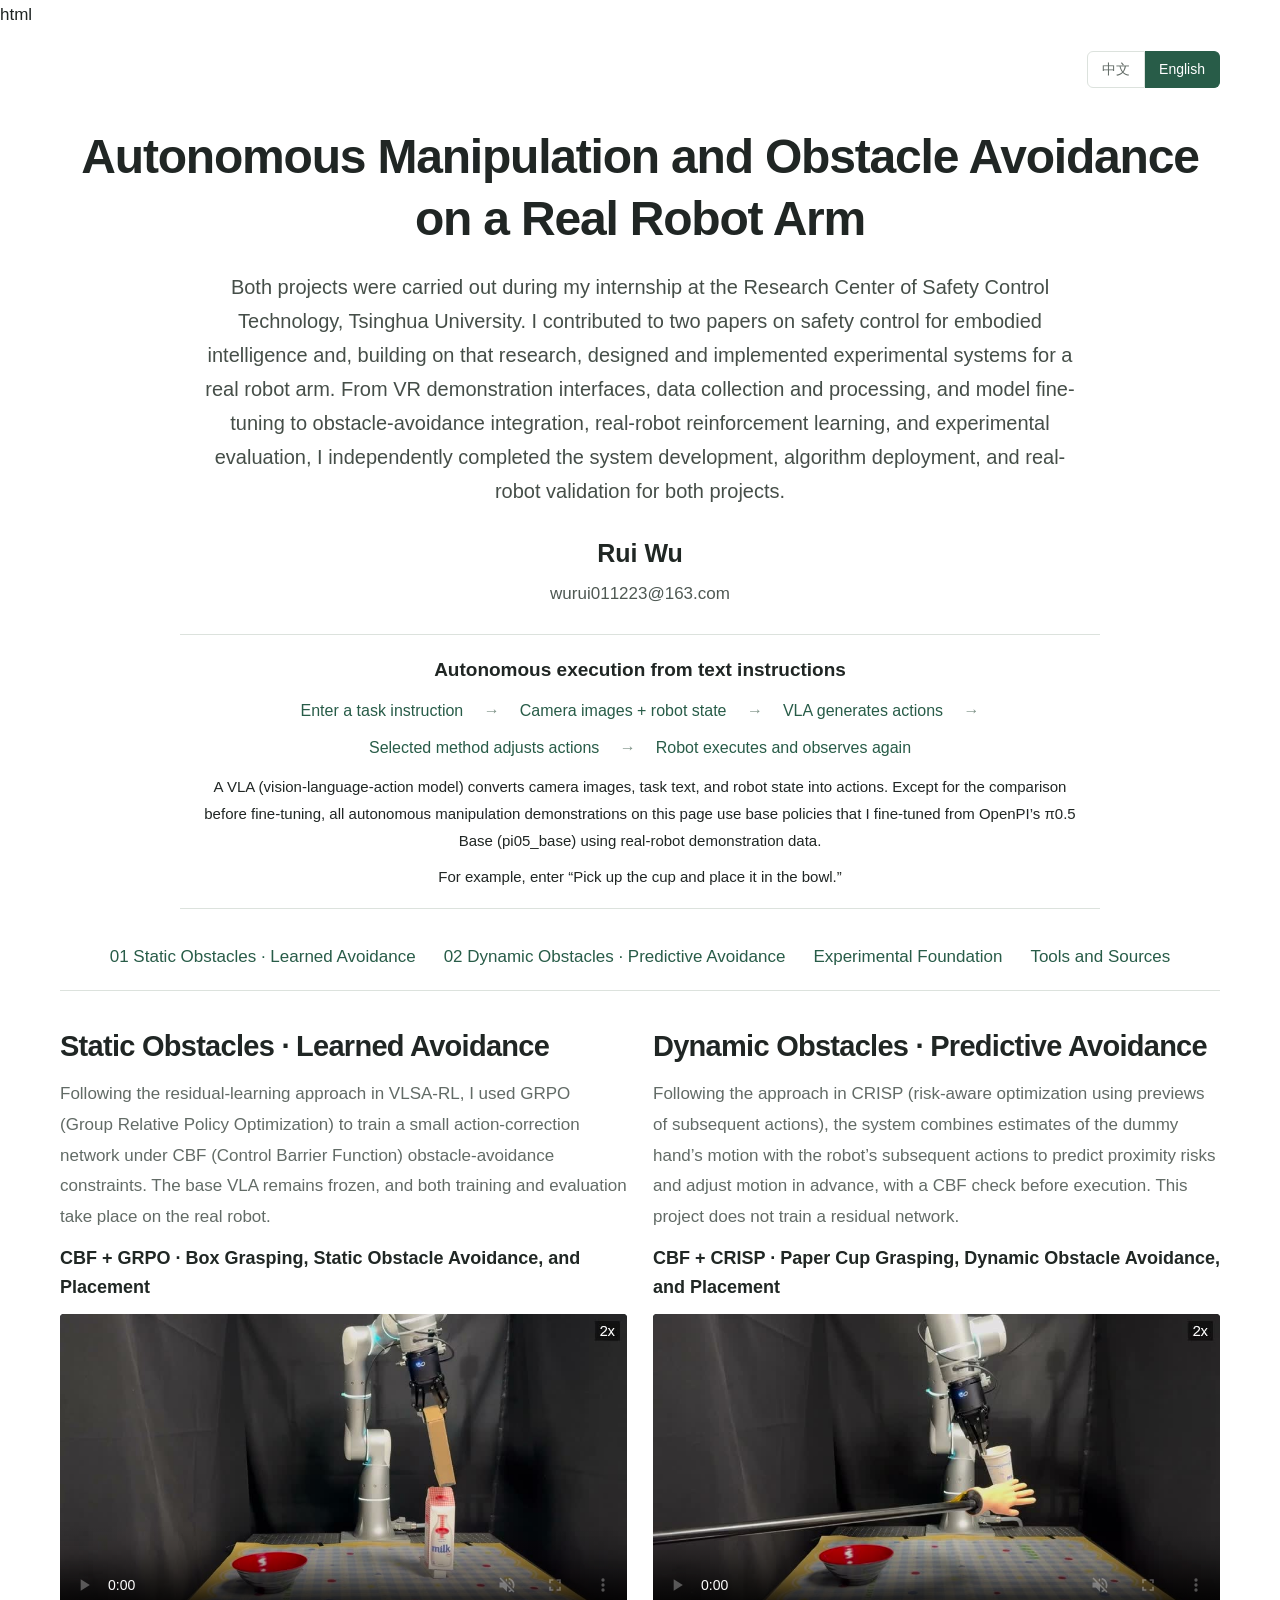
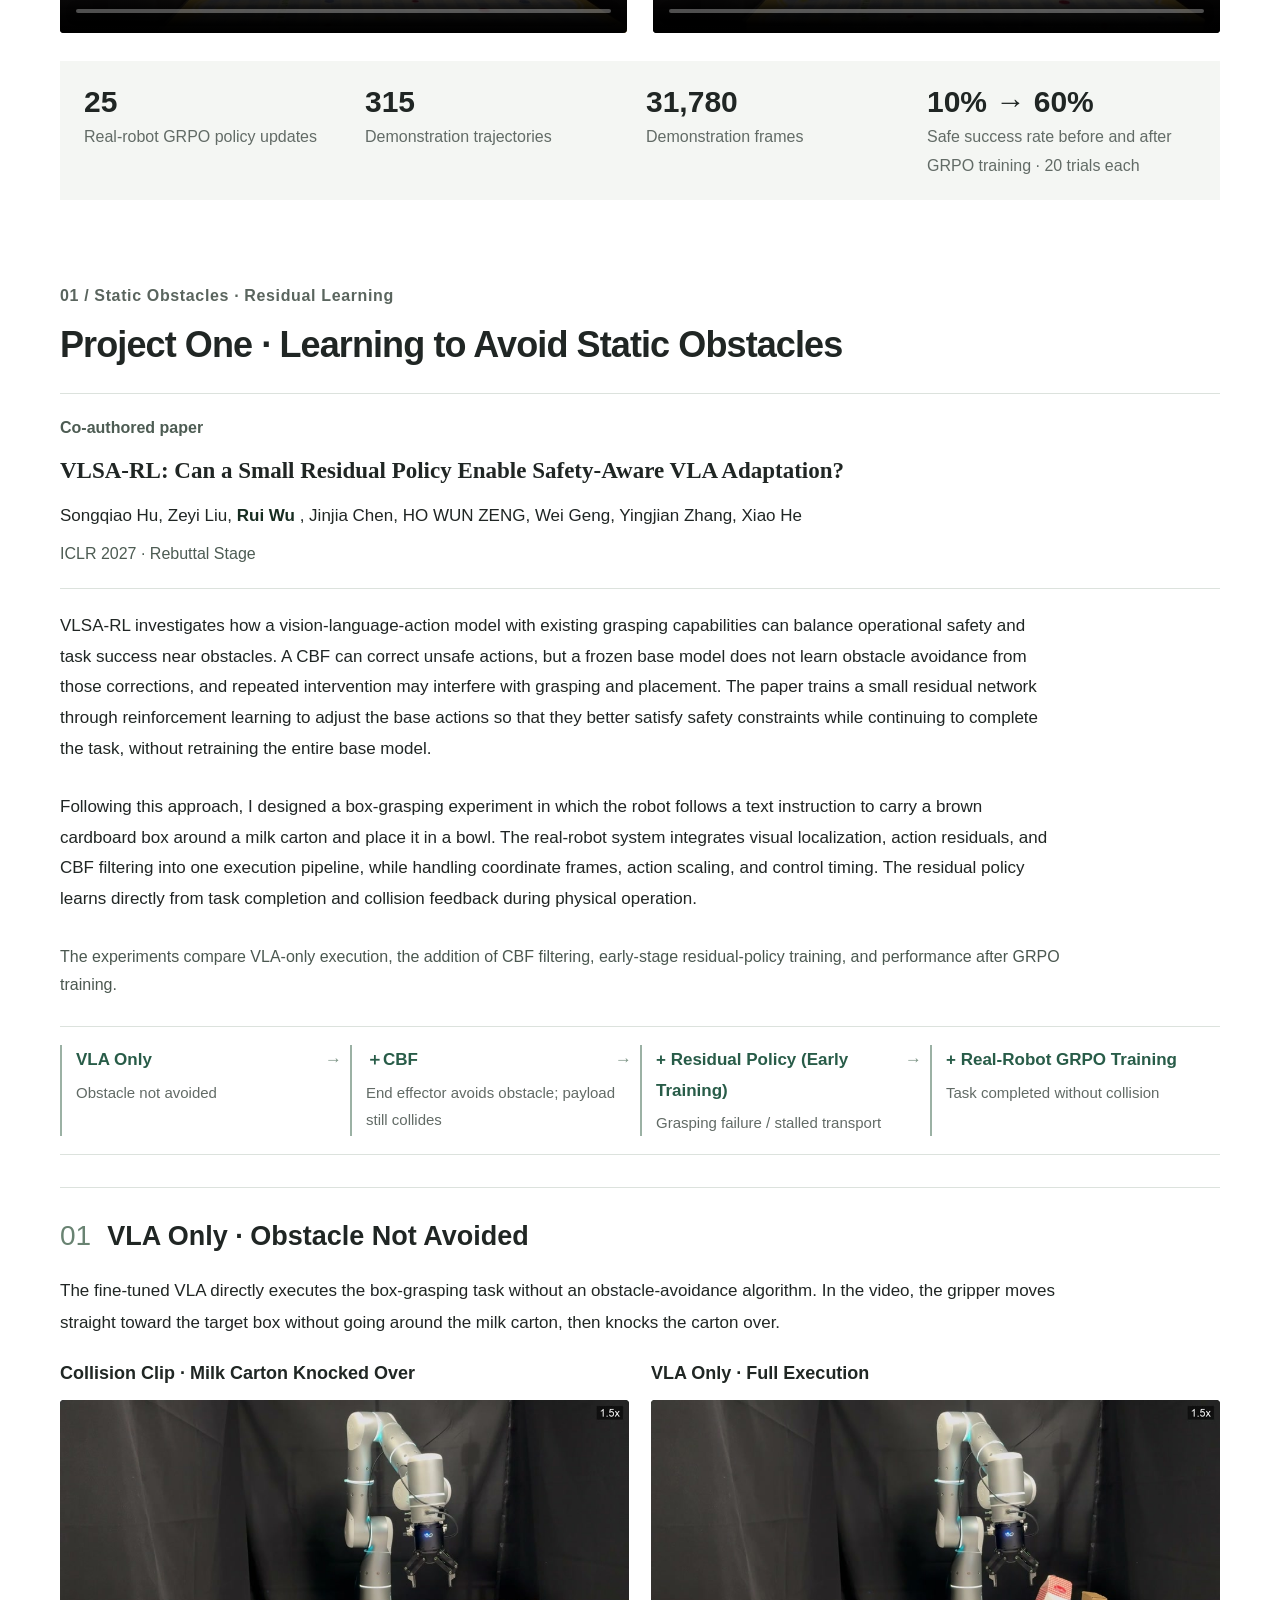
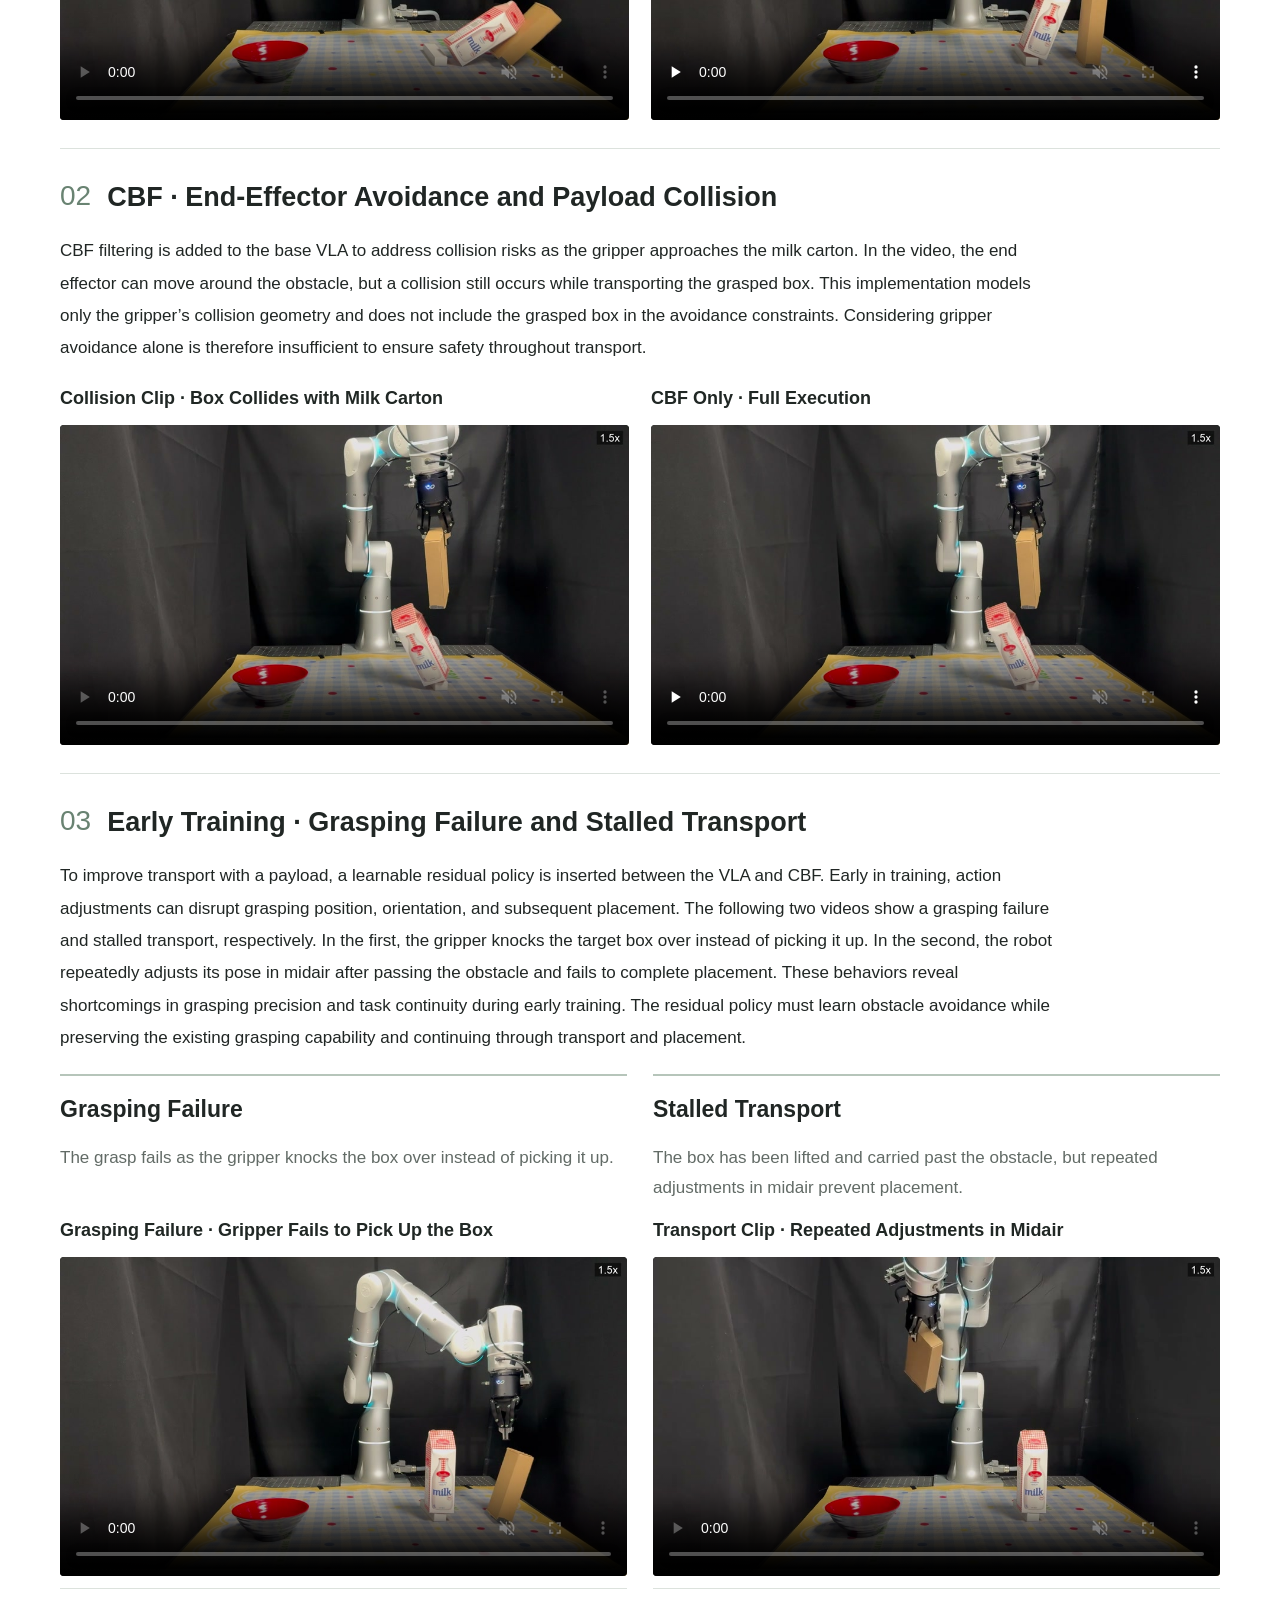
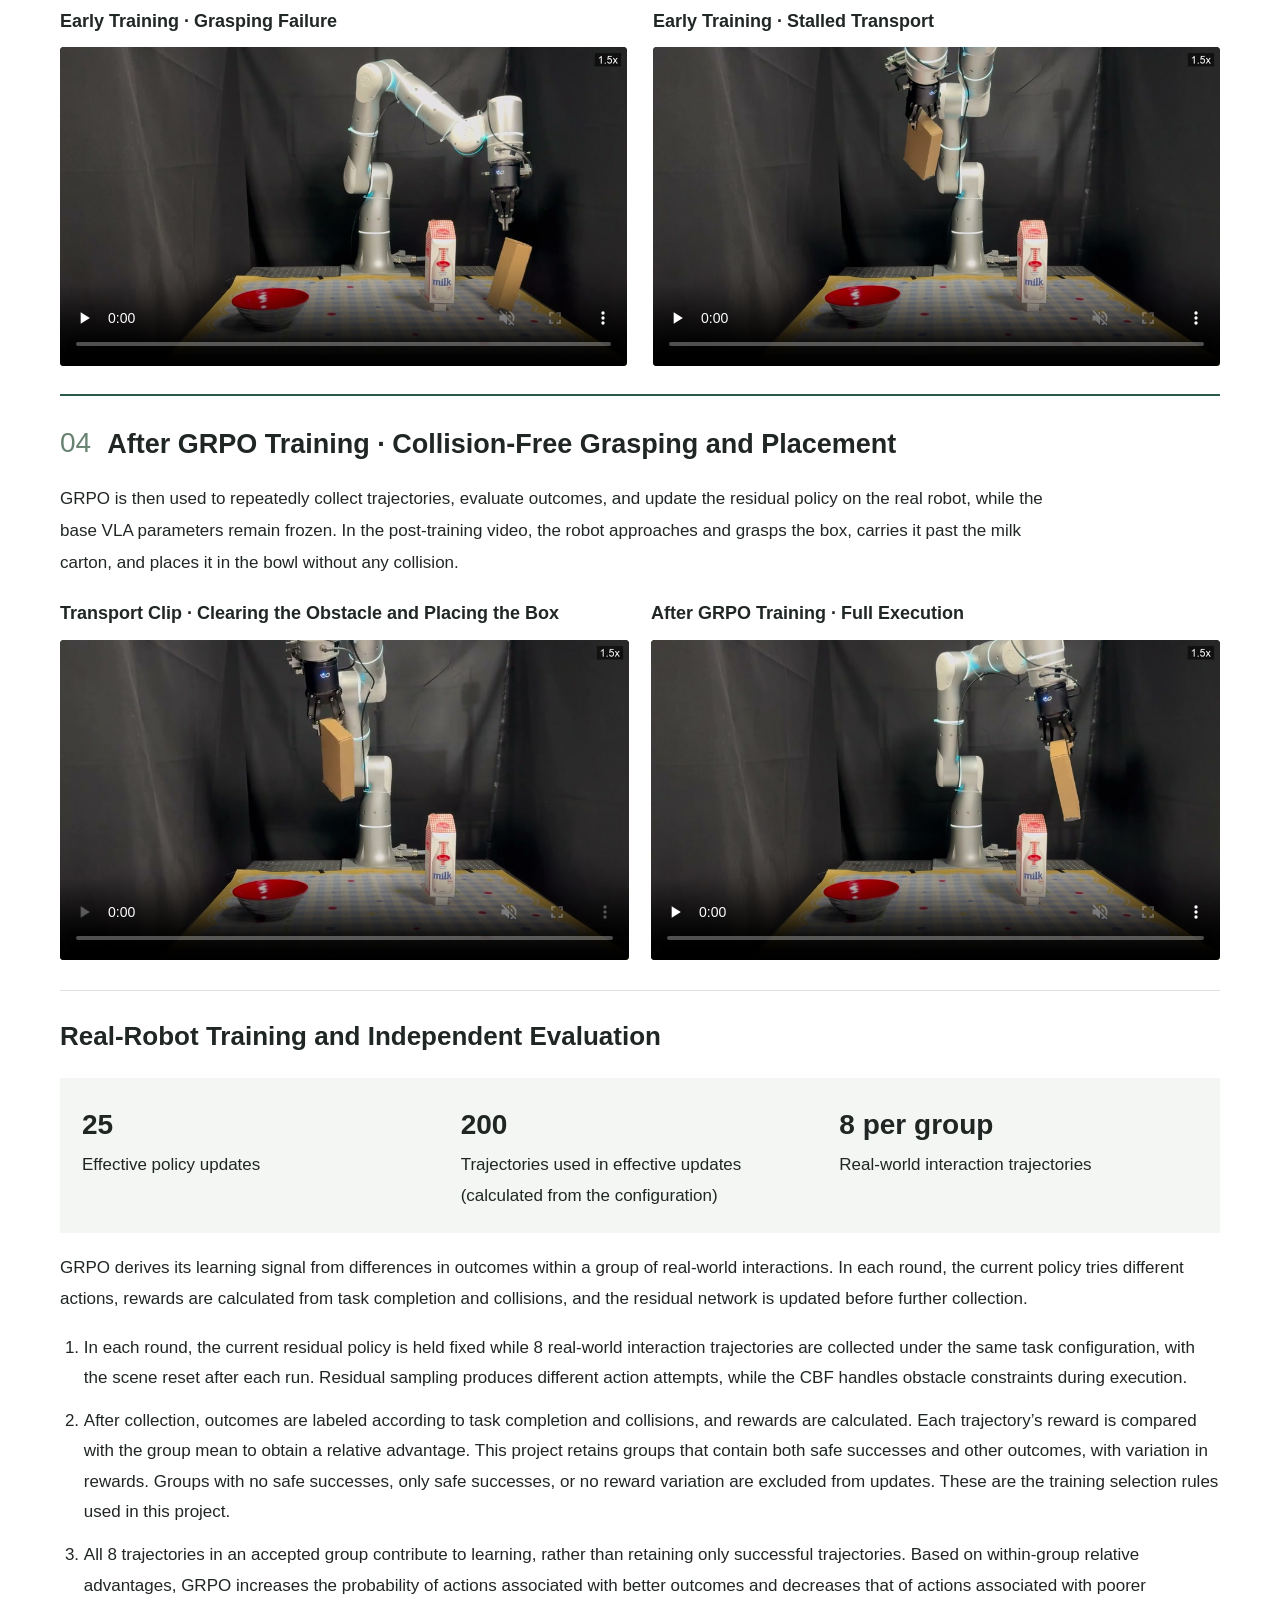
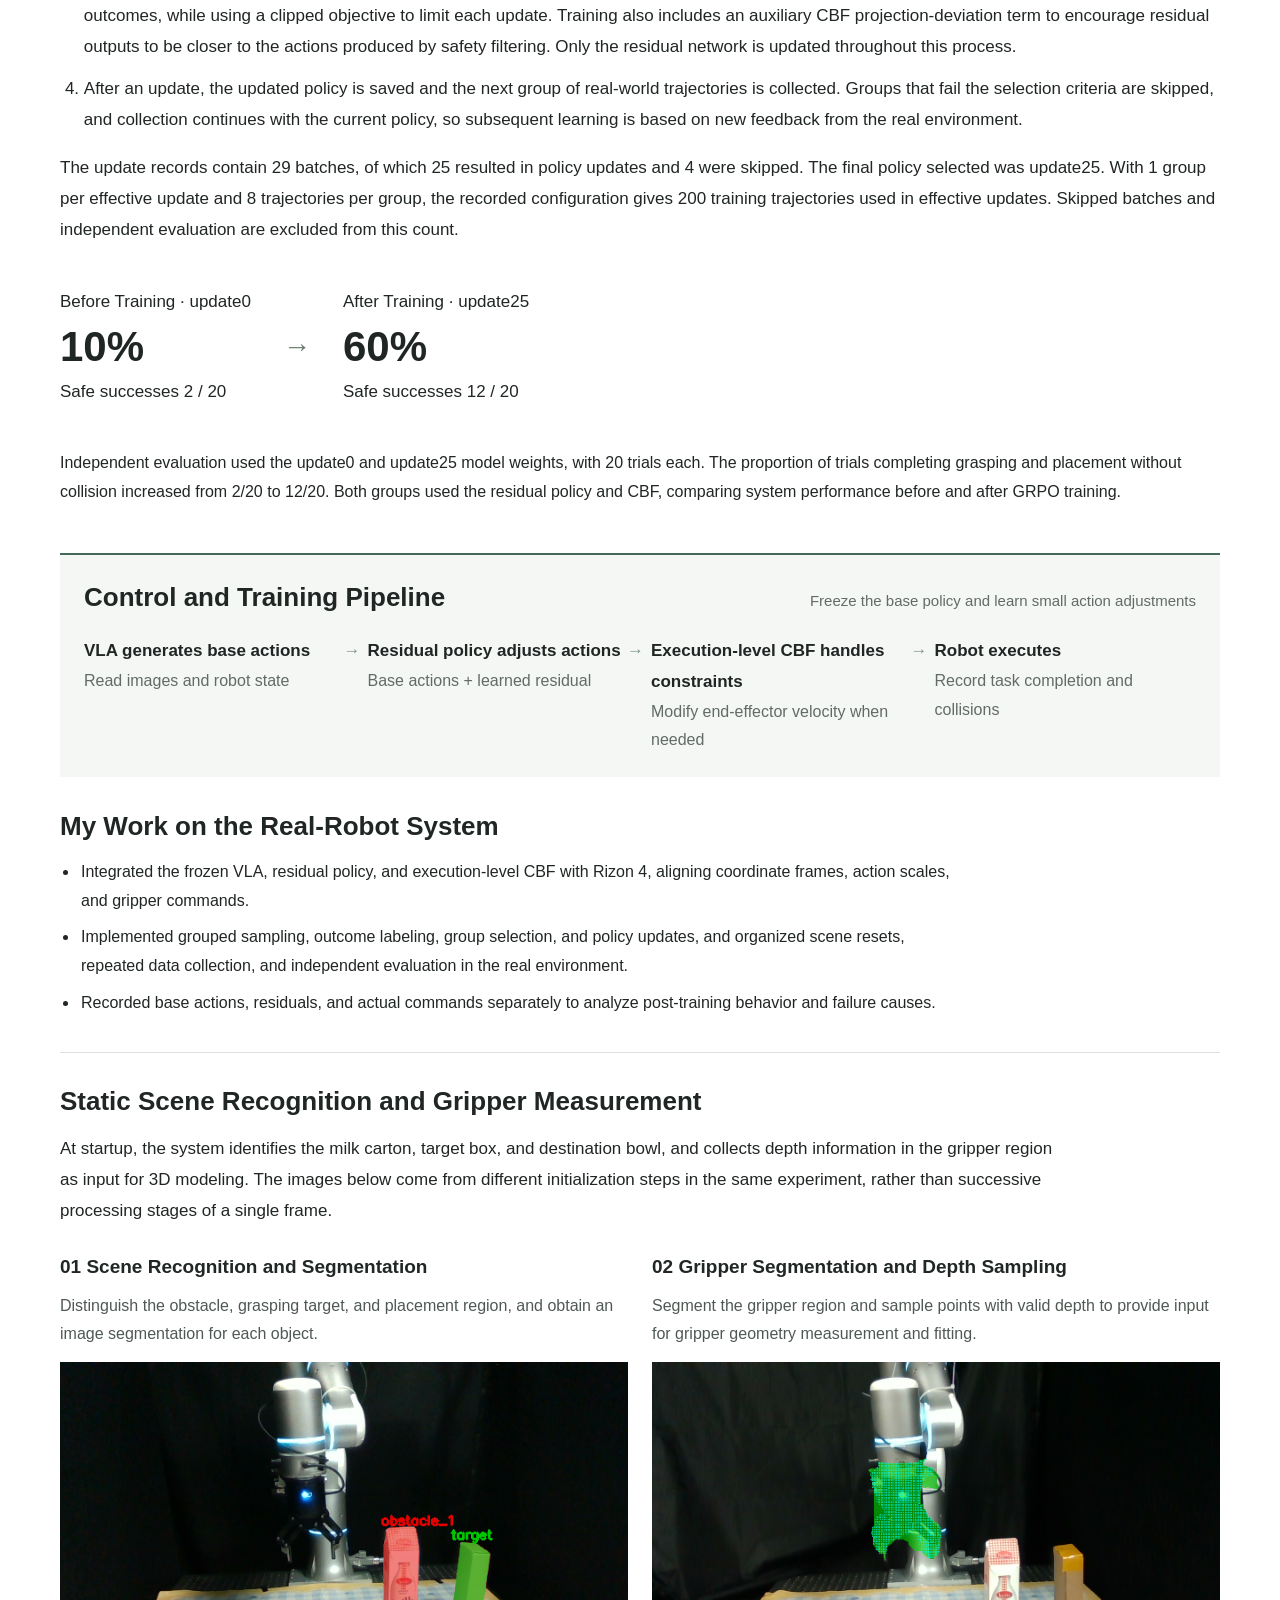
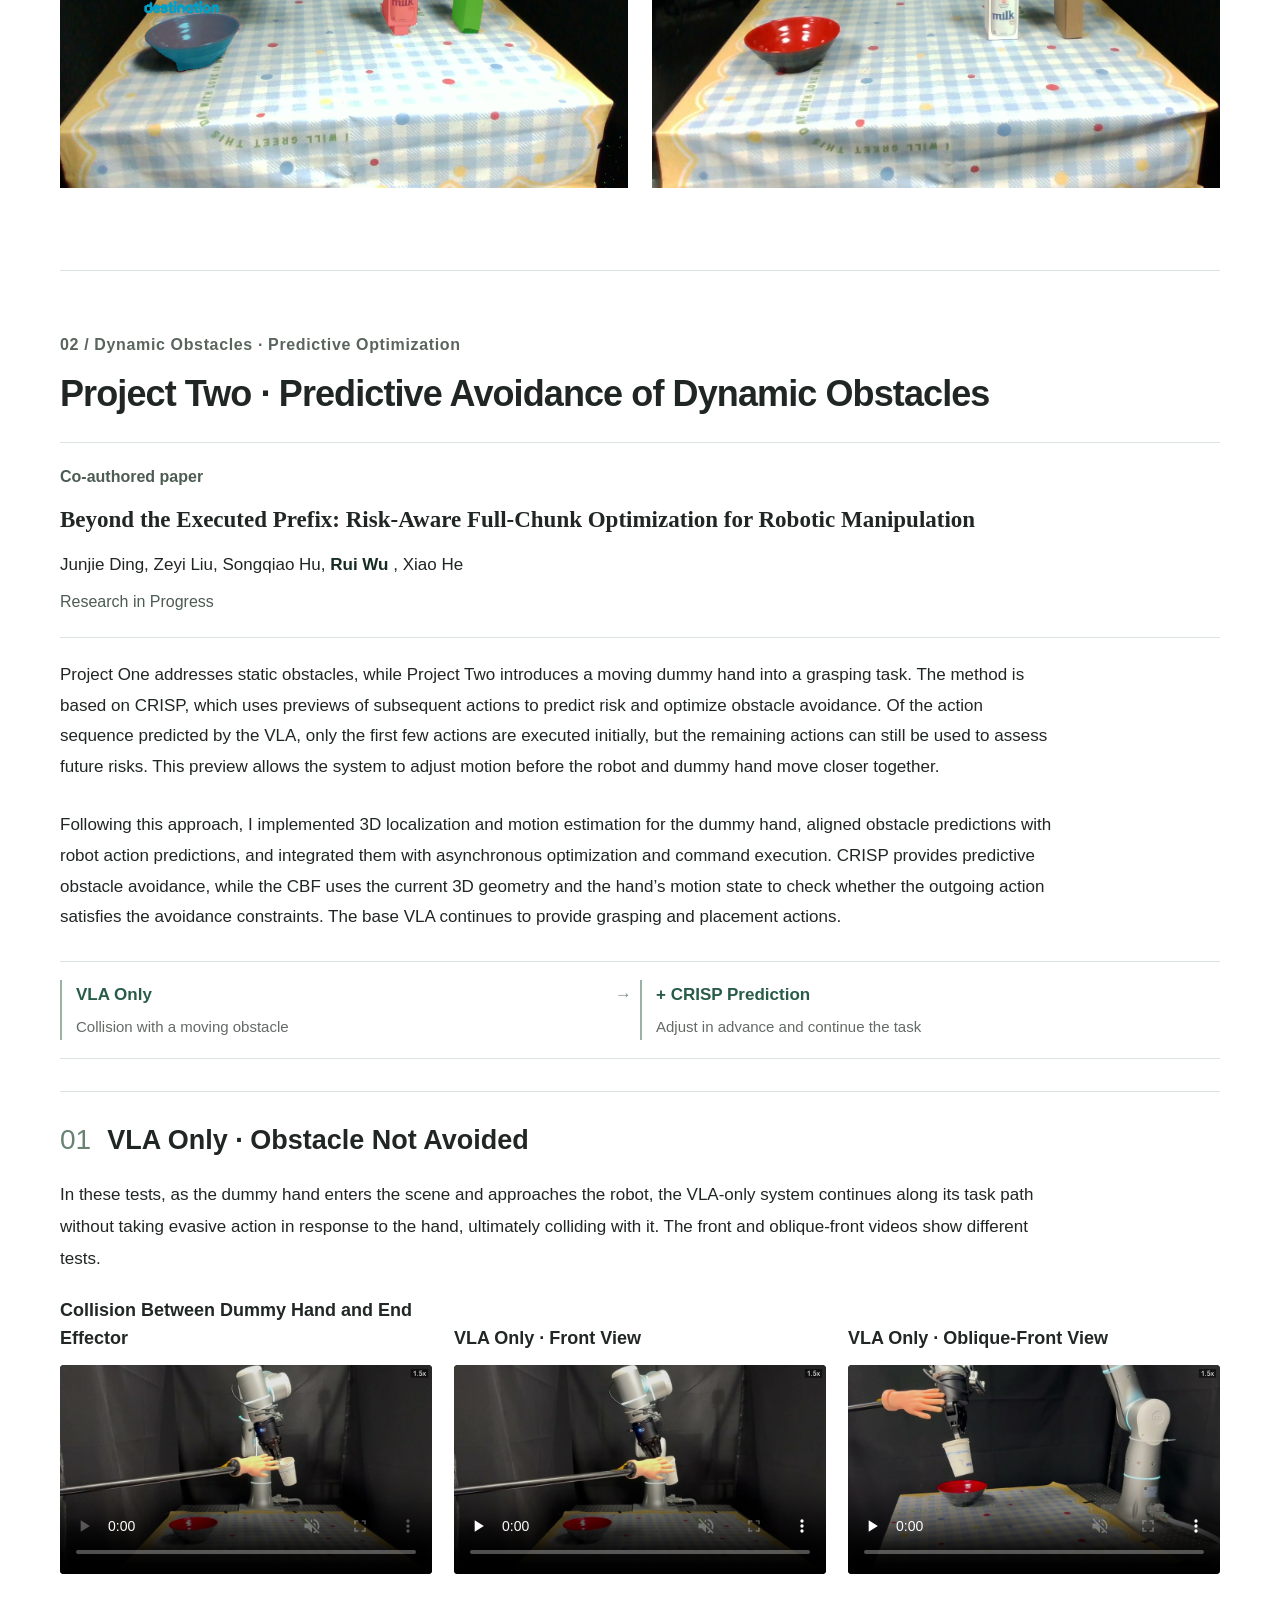
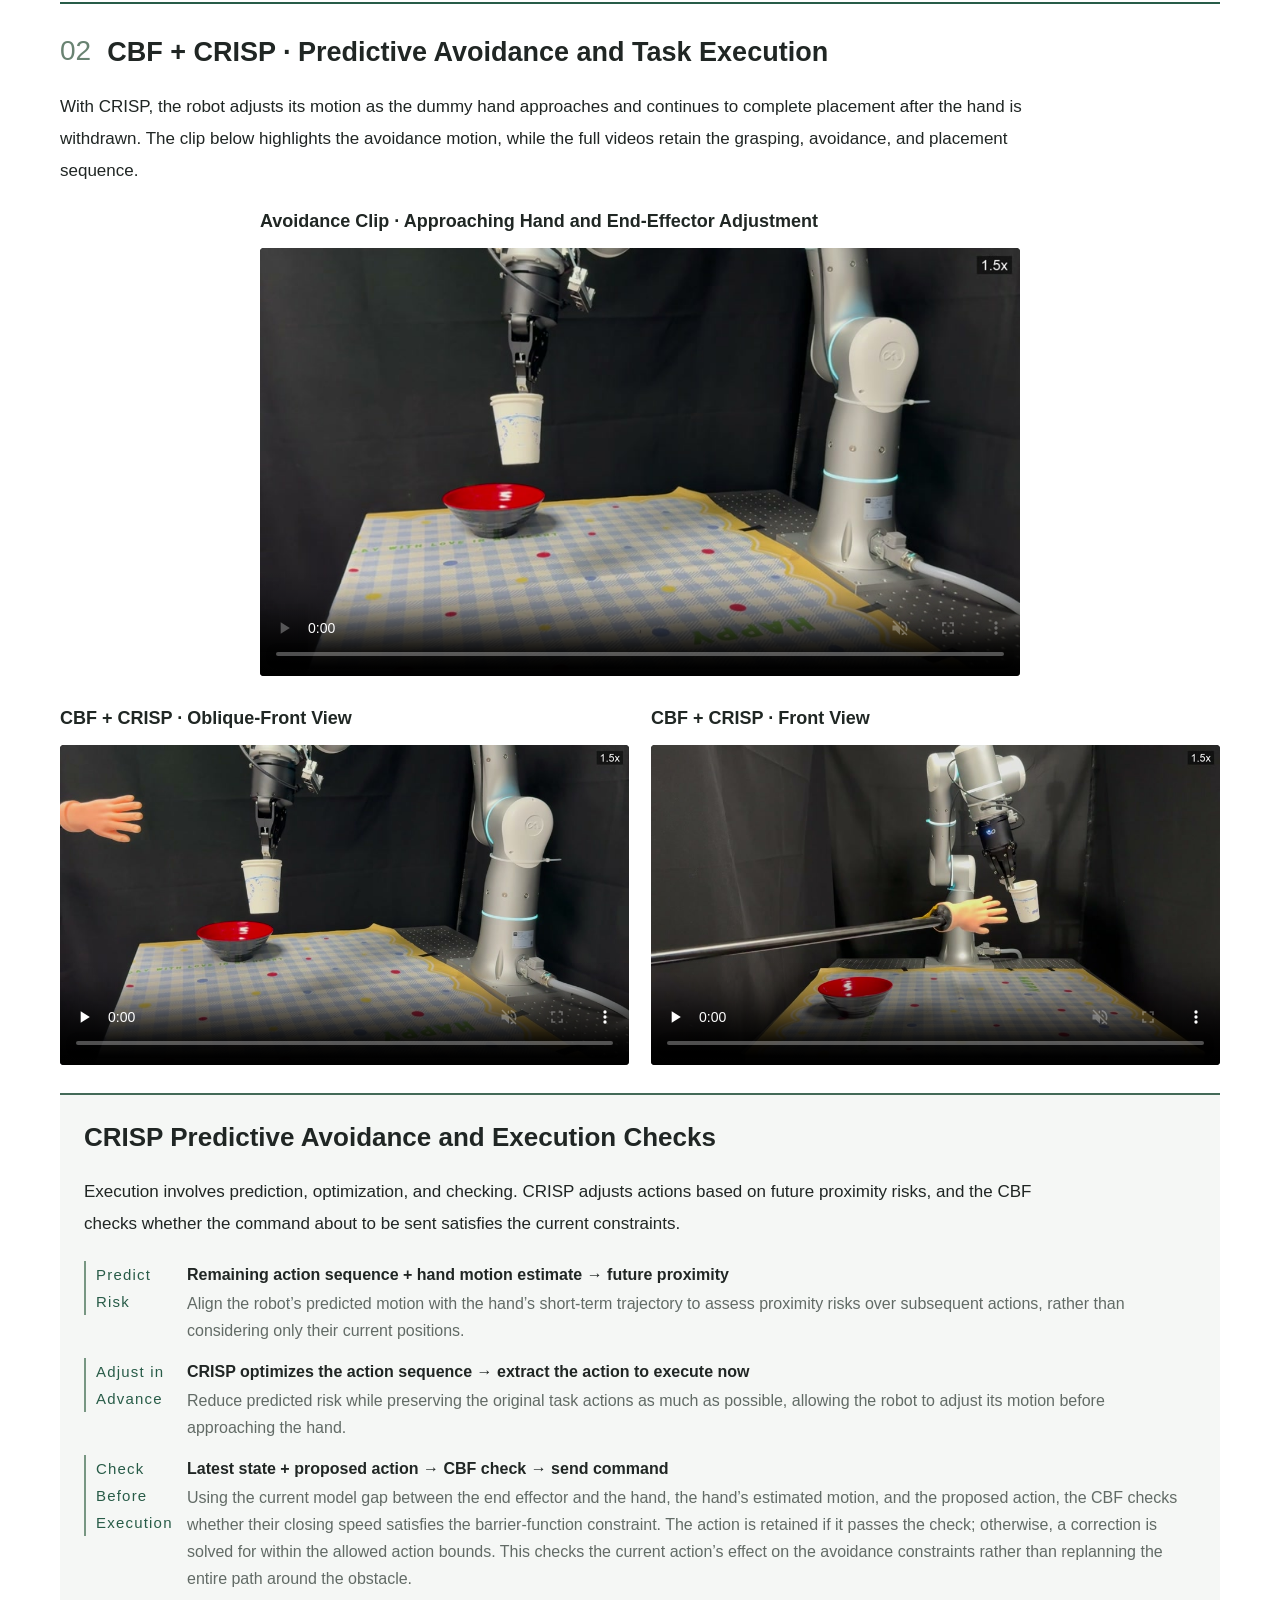
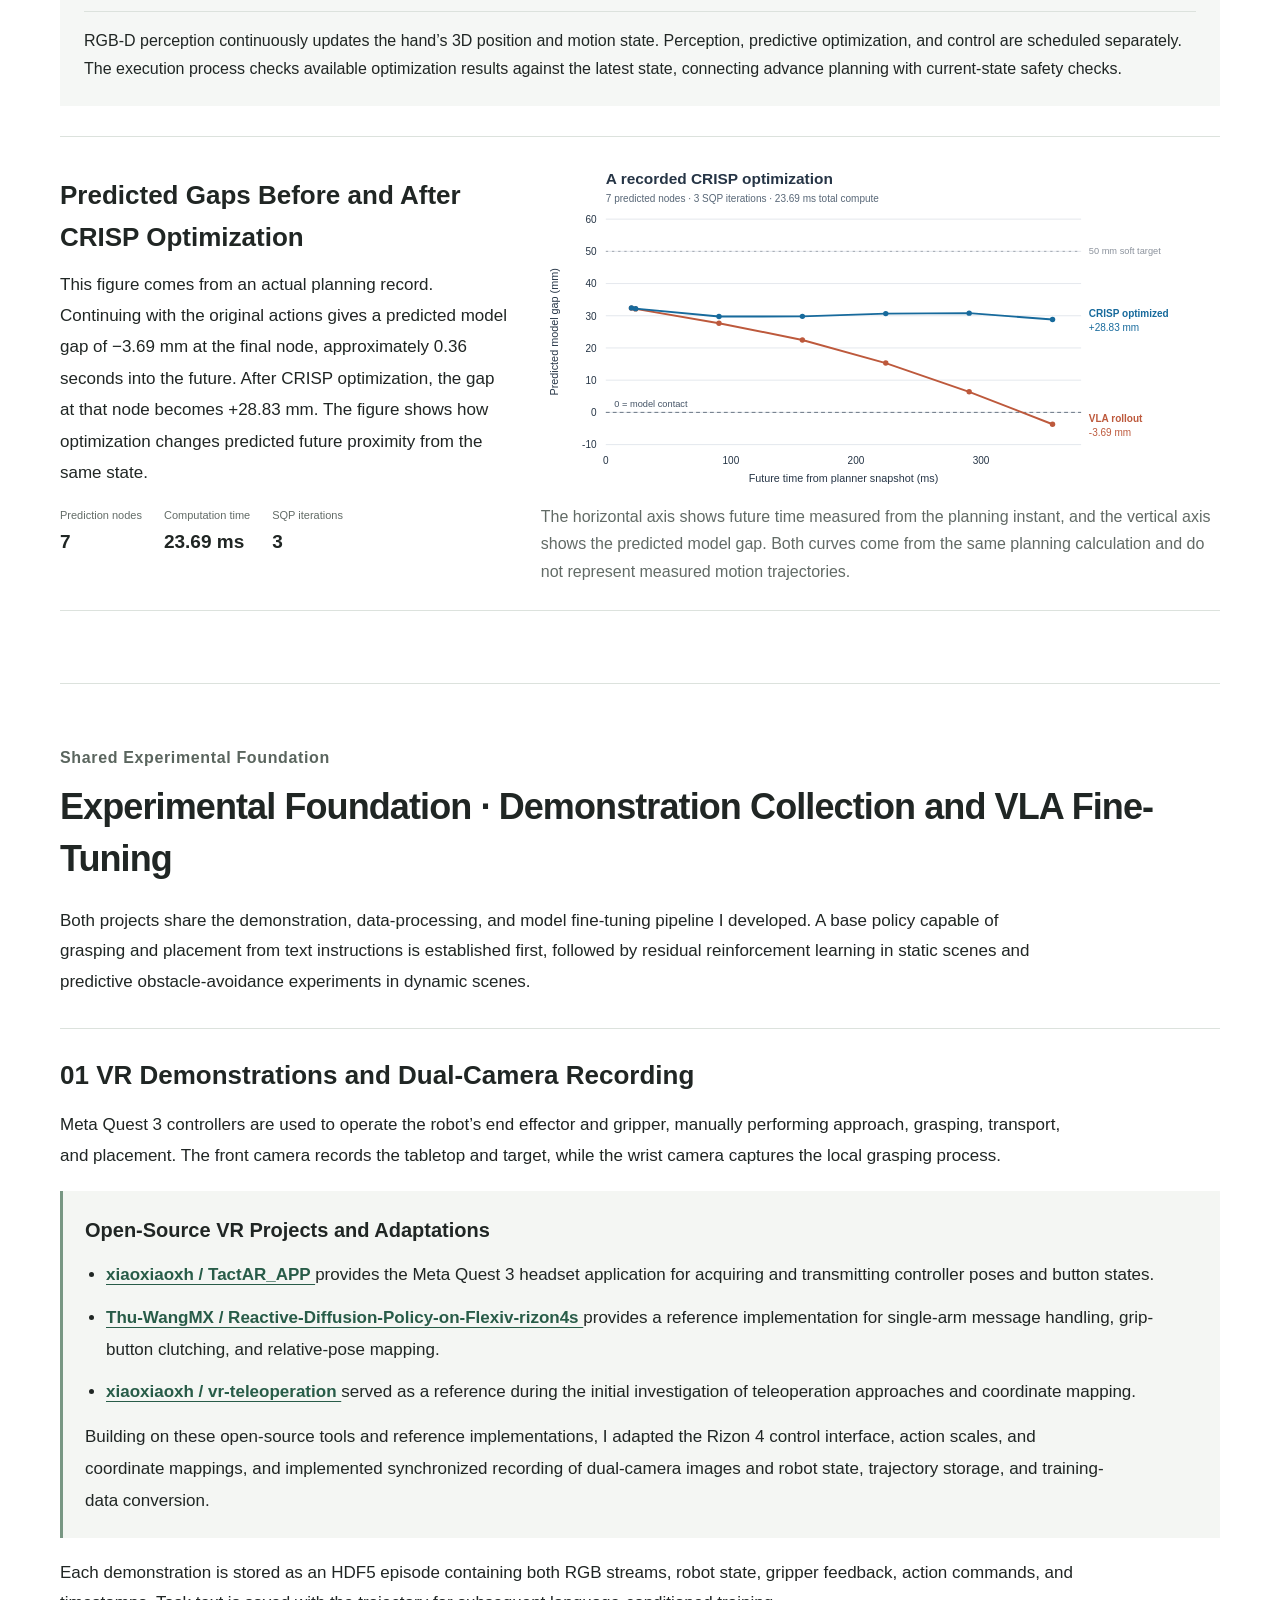
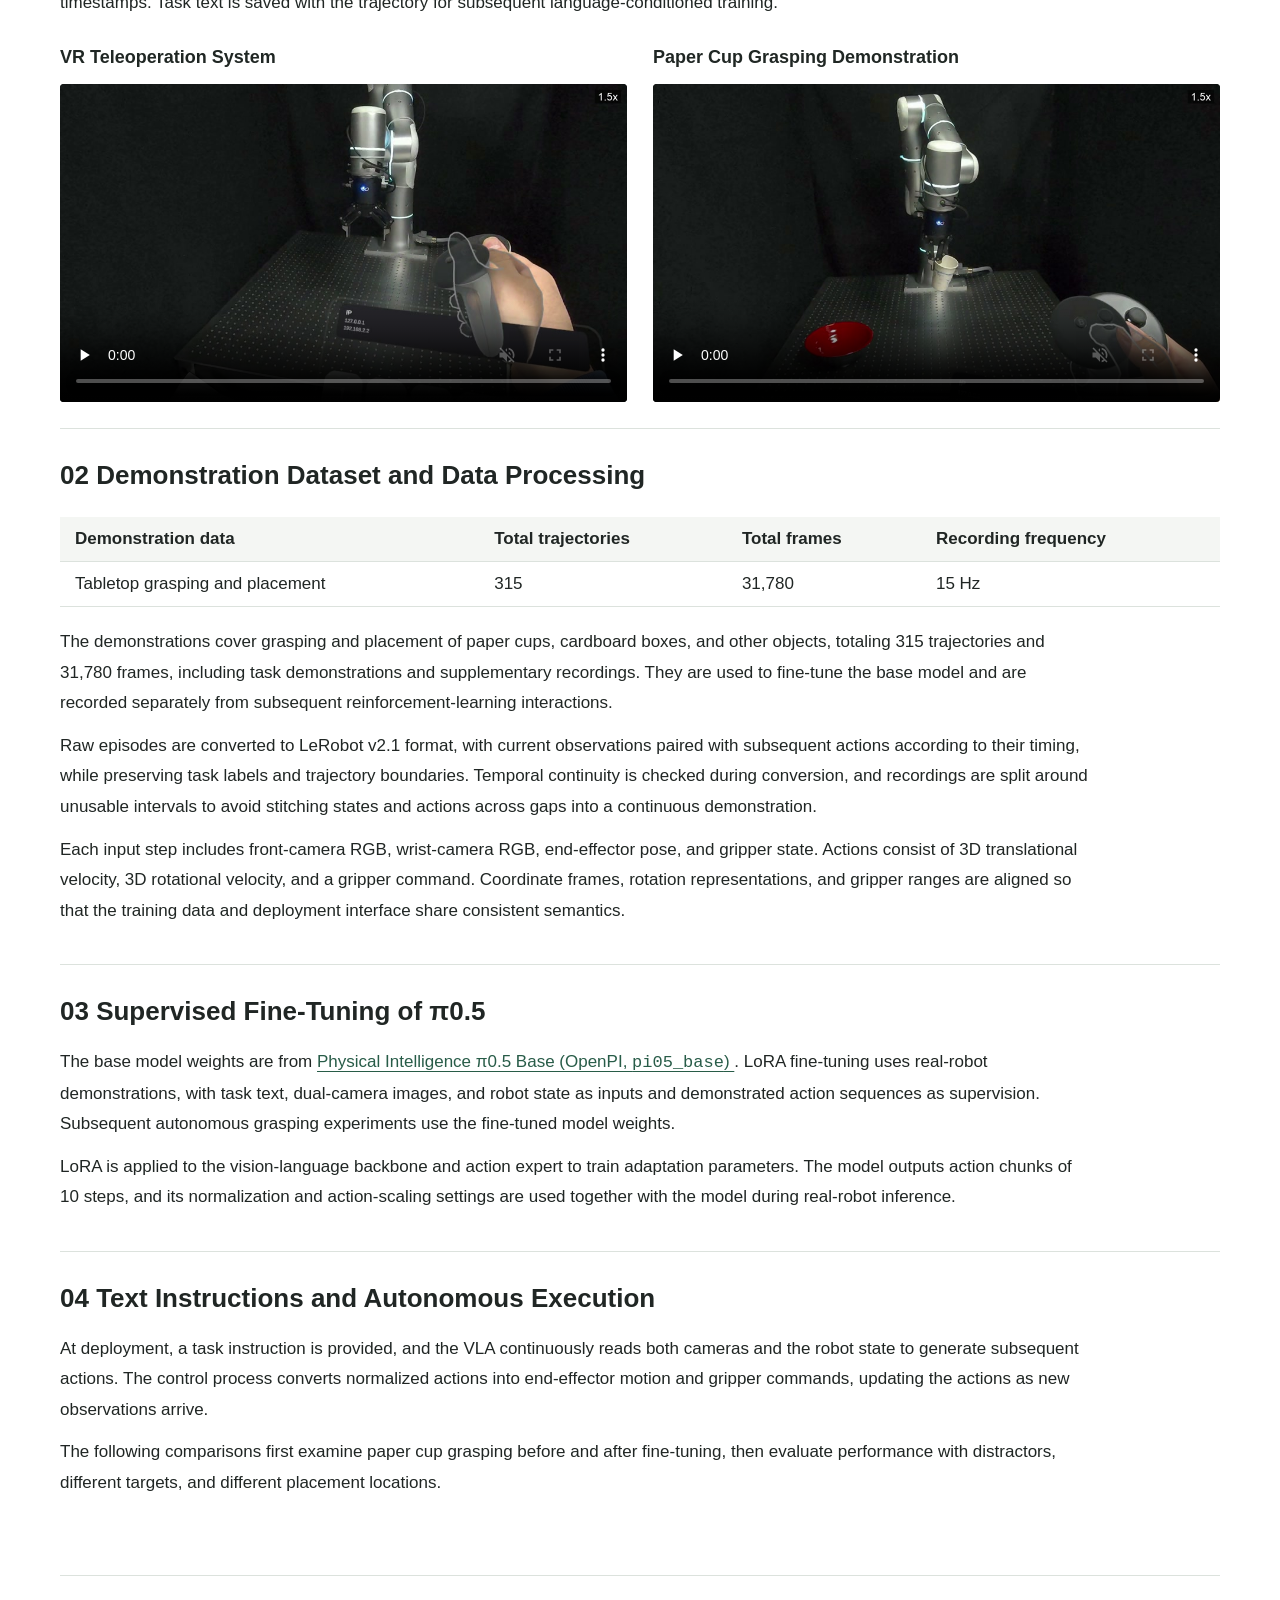
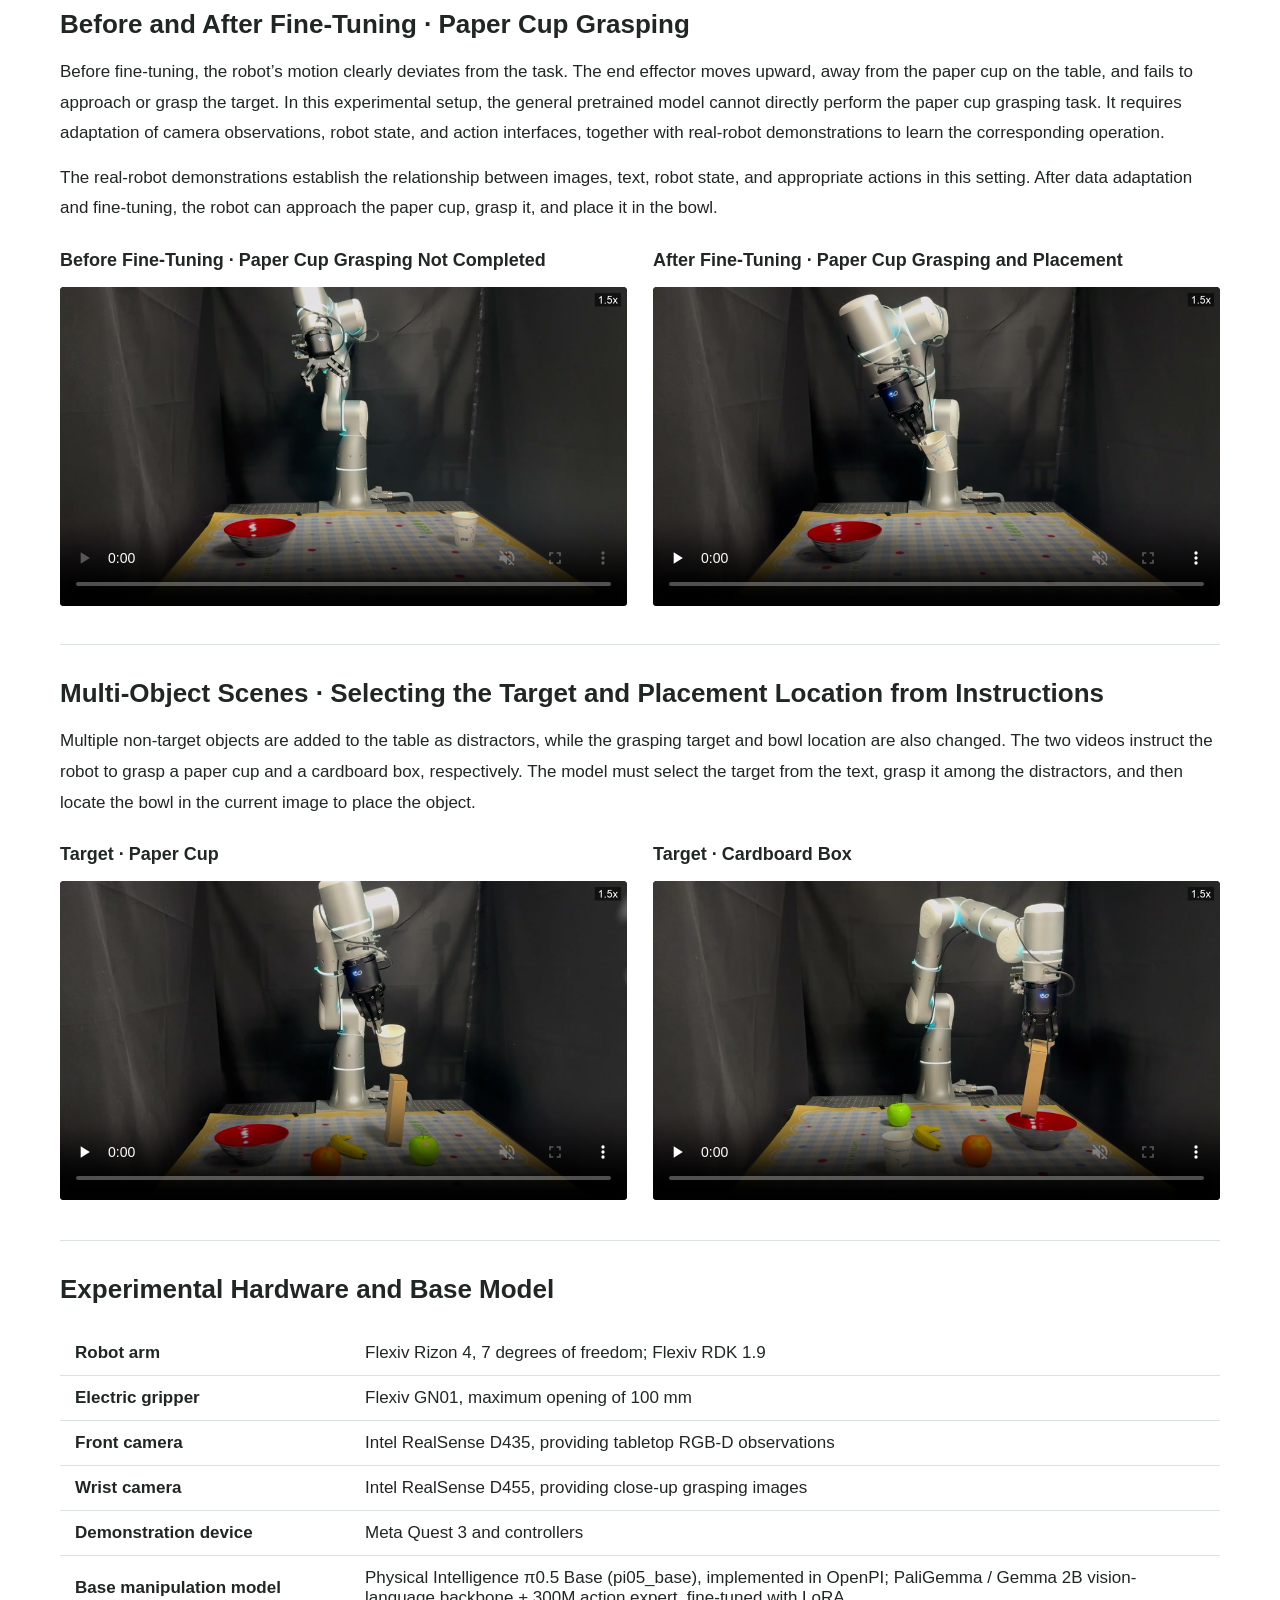
==== commit 72c00f4f: "Use research center name documented by team member" ====
--- a/en.html
+++ b/en.html
@@ -23,7 +23,7 @@
 <h1>
     Autonomous Manipulation and Obstacle Avoidance on a Real Robot Arm
    </h1>
-<p class="lead">Both projects were carried out during my internship at the Safety Control Technology Research Center, Tsinghua University. I contributed to two papers on safety control for embodied intelligence and, building on that research, designed and implemented experimental systems for a real robot arm. From VR demonstration interfaces, data collection and processing, and model fine-tuning to obstacle-avoidance integration, real-robot reinforcement learning, and experimental evaluation, I independently completed the system development, algorithm deployment, and real-robot validation for both projects. </p>
+<p class="lead">Both projects were carried out during my internship at the Research Center of Safety Control Technology, Tsinghua University. I contributed to two papers on safety control for embodied intelligence and, building on that research, designed and implemented experimental systems for a real robot arm. From VR demonstration interfaces, data collection and processing, and model fine-tuning to obstacle-avoidance integration, real-robot reinforcement learning, and experimental evaluation, I independently completed the system development, algorithm deployment, and real-robot validation for both projects. </p>
 <div class="identity">
 <p class="author-name">Rui Wu </p>
 <p class="author-email">wurui011223@163.com </p>
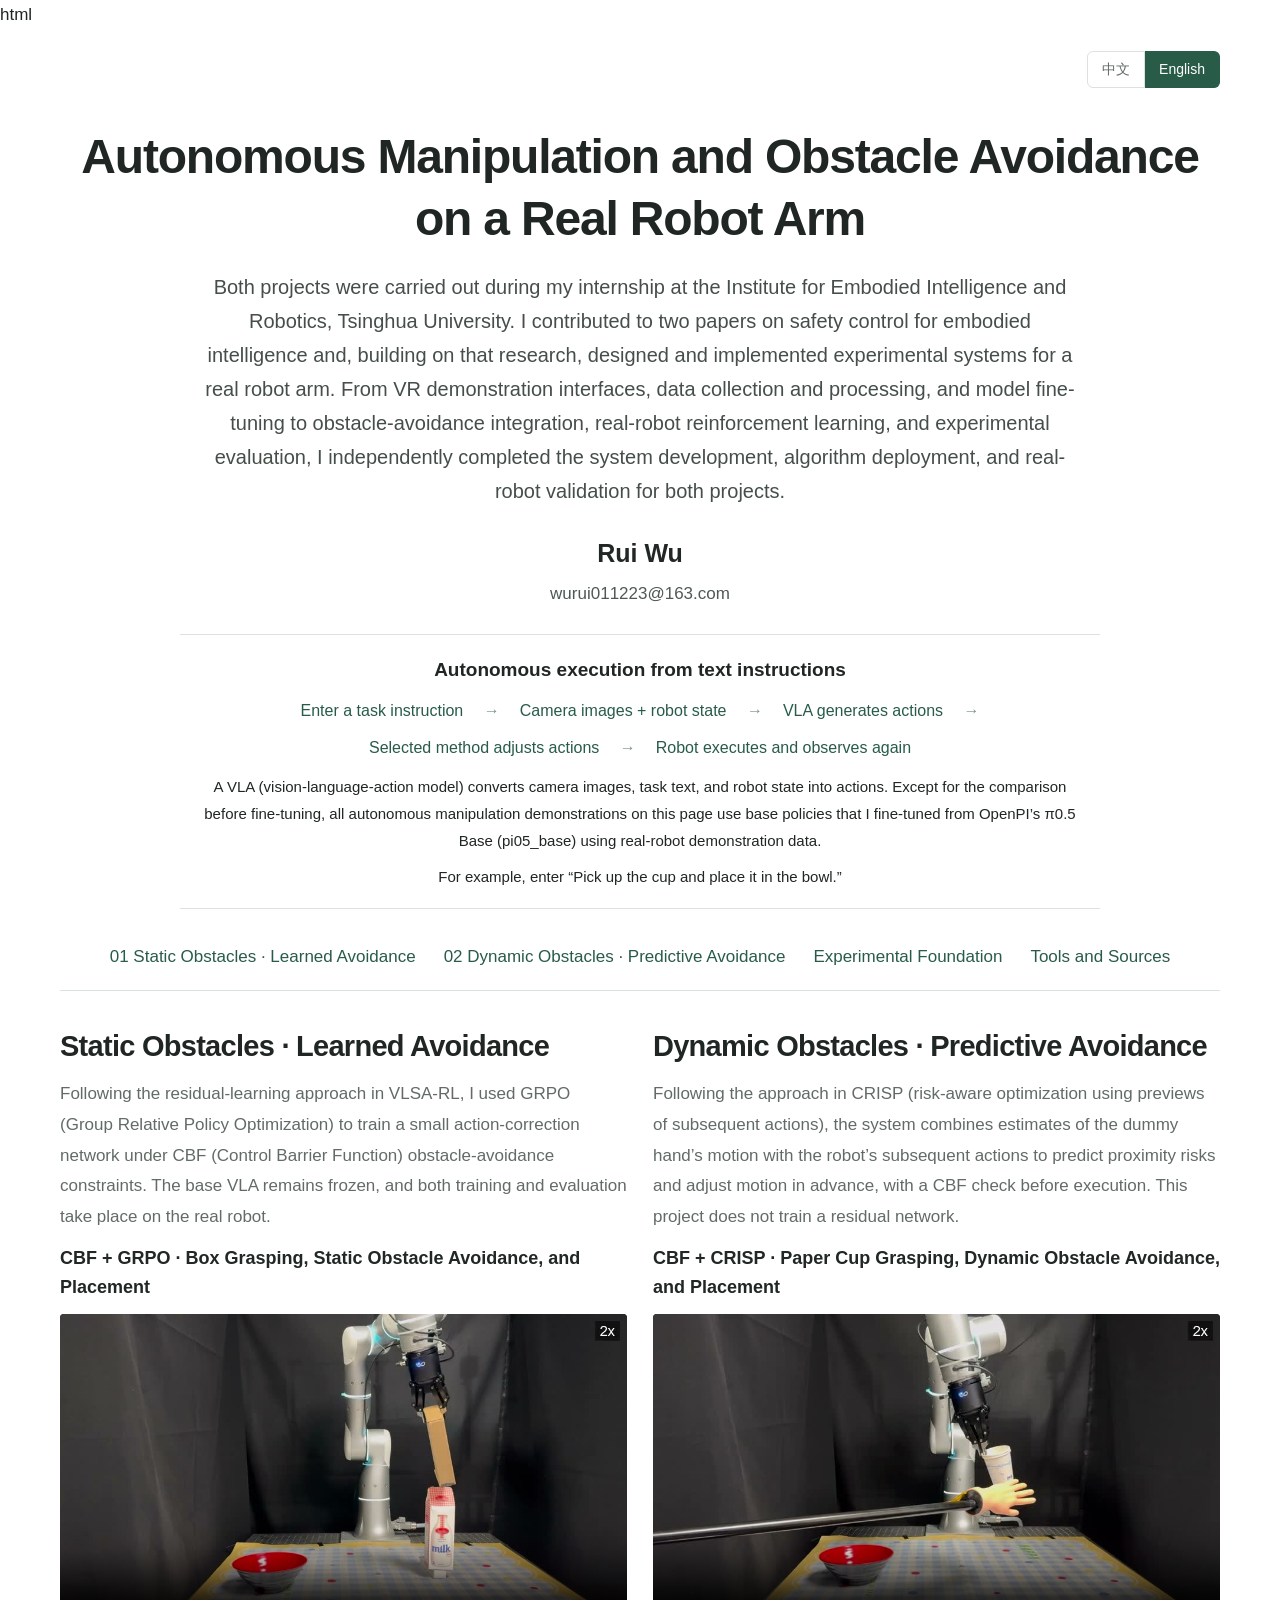
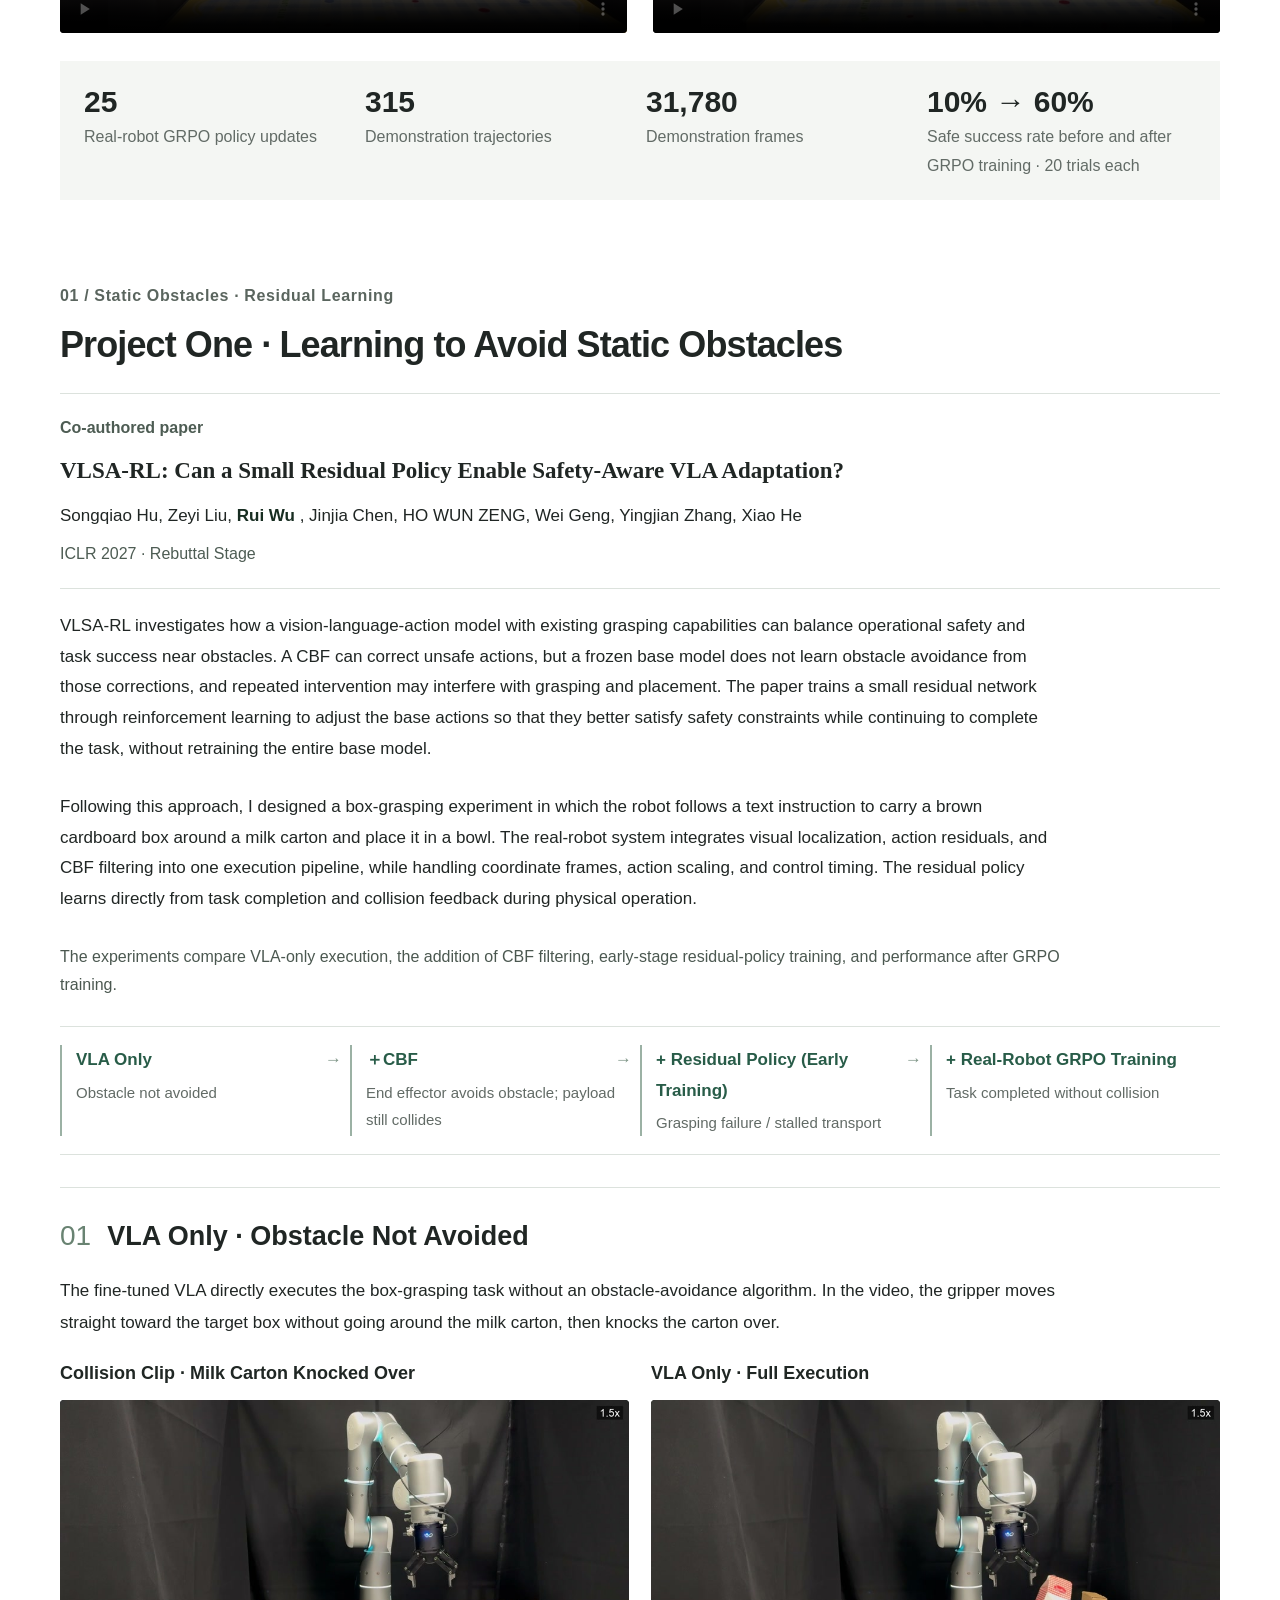
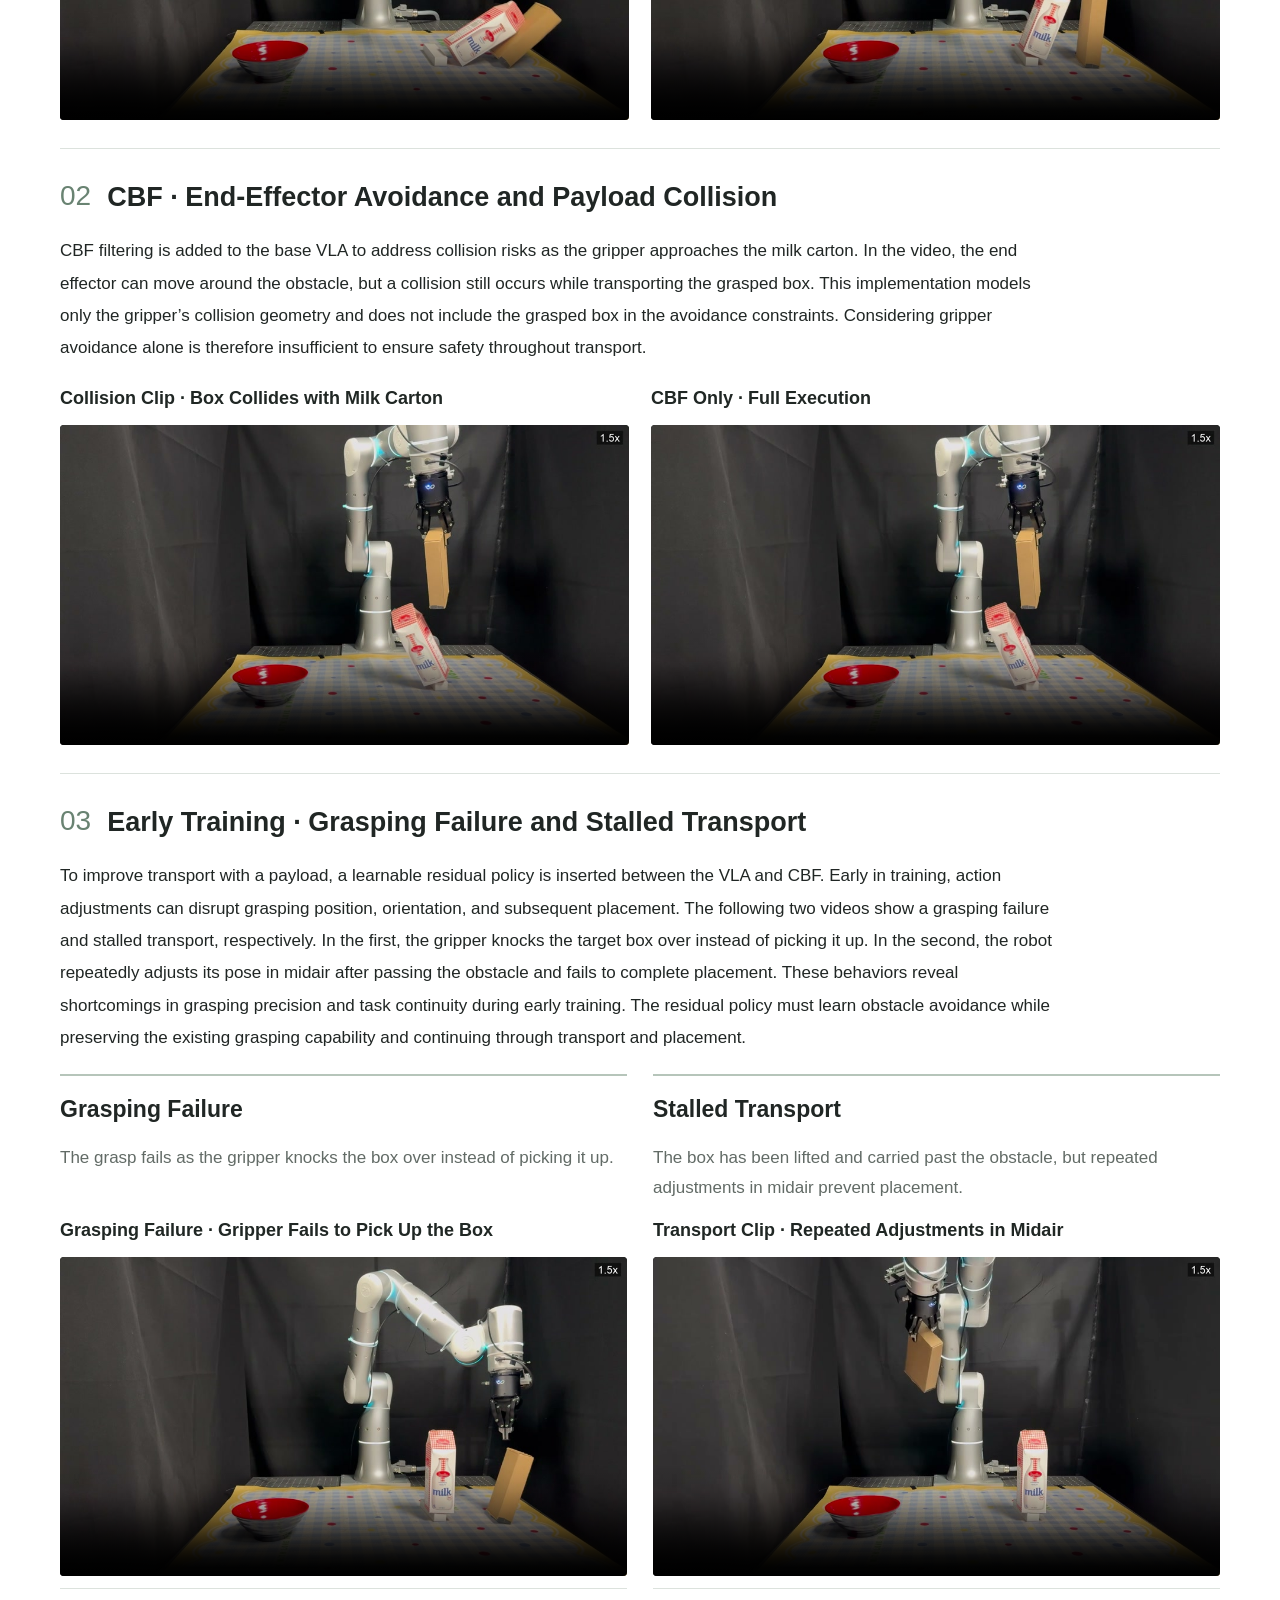
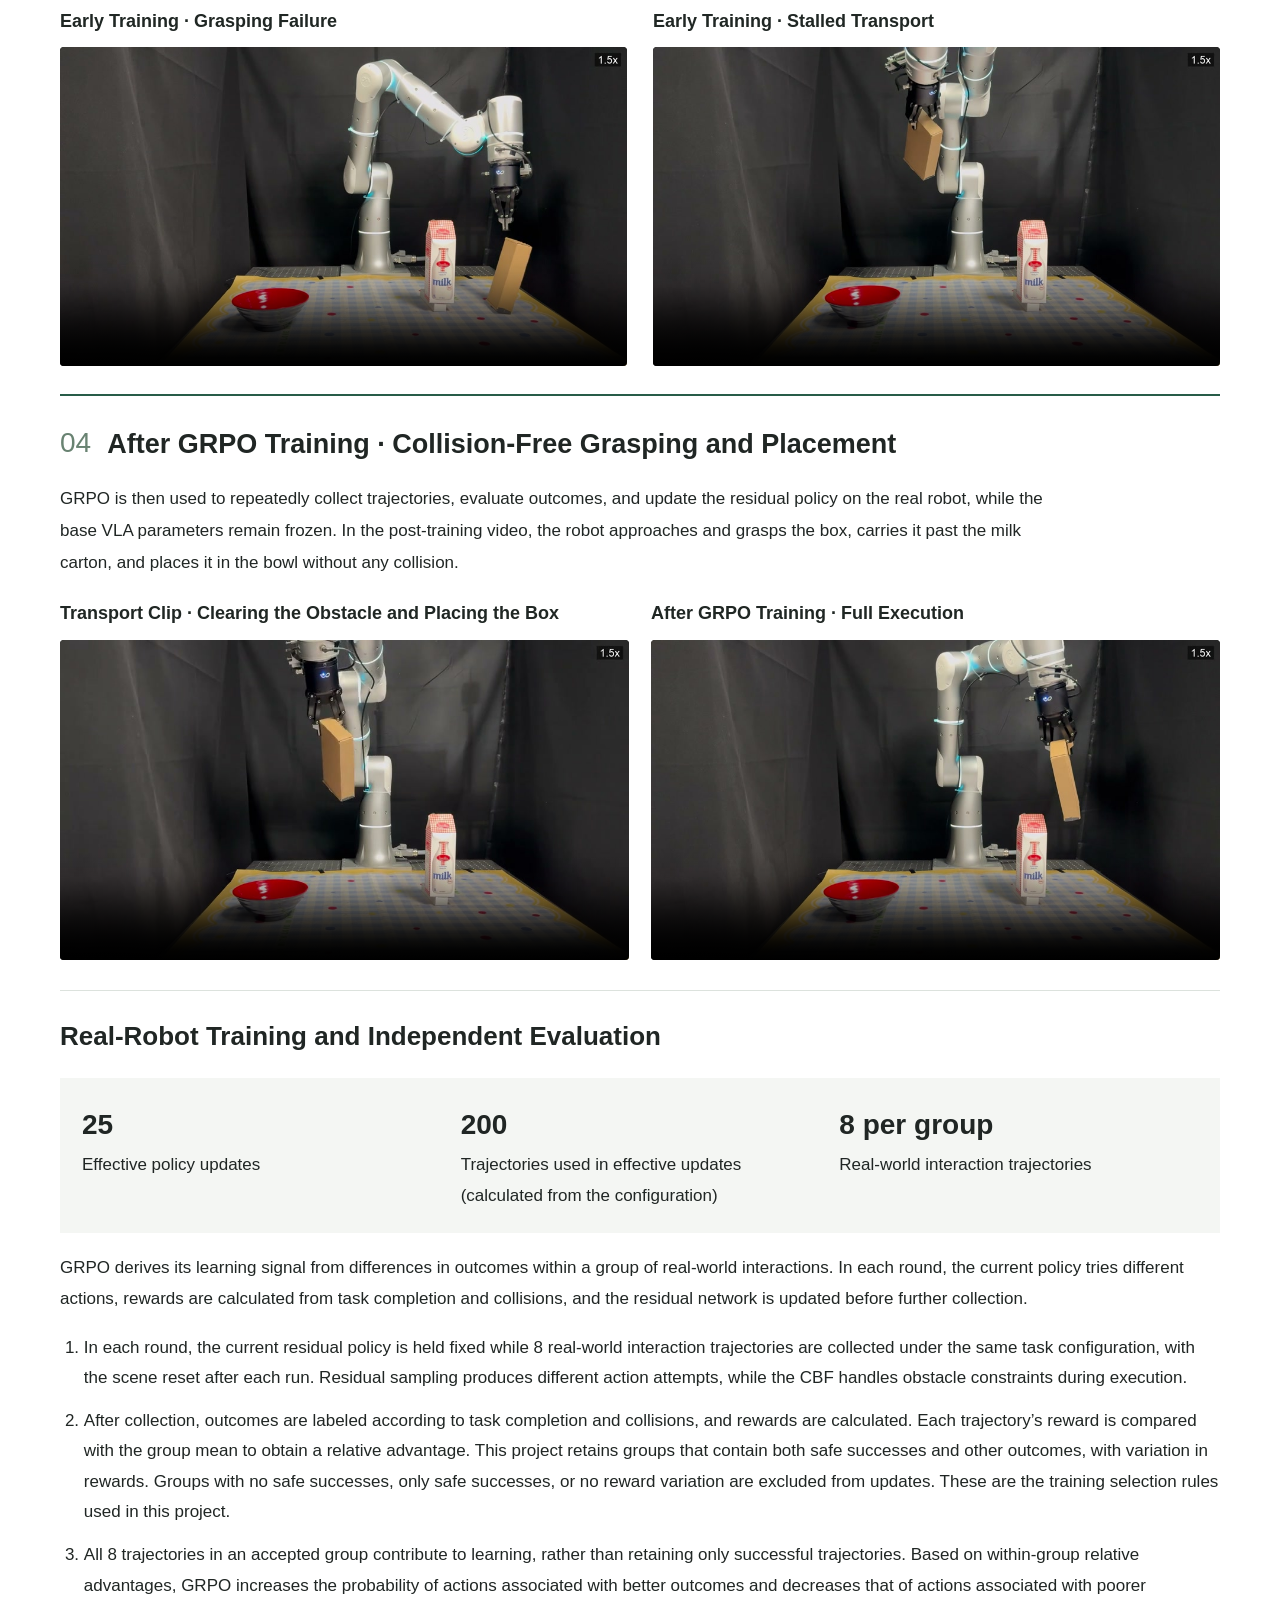
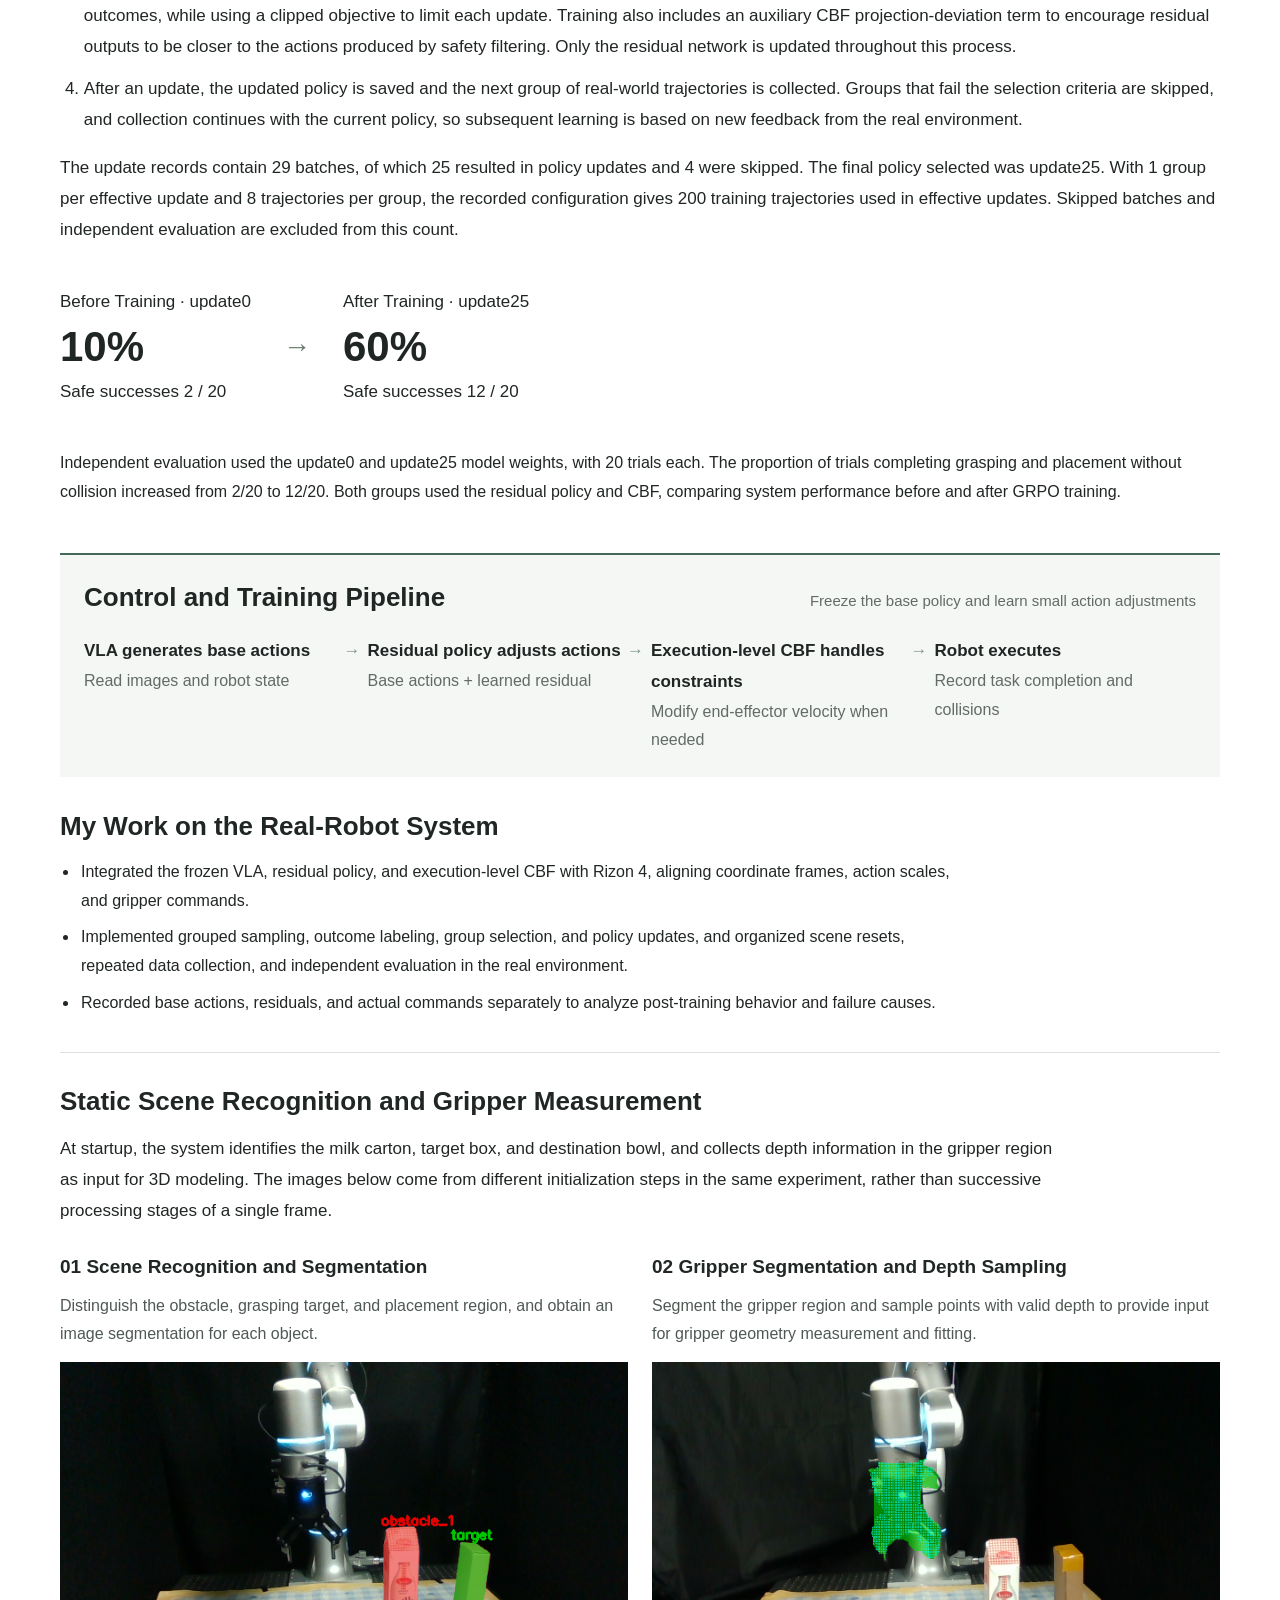
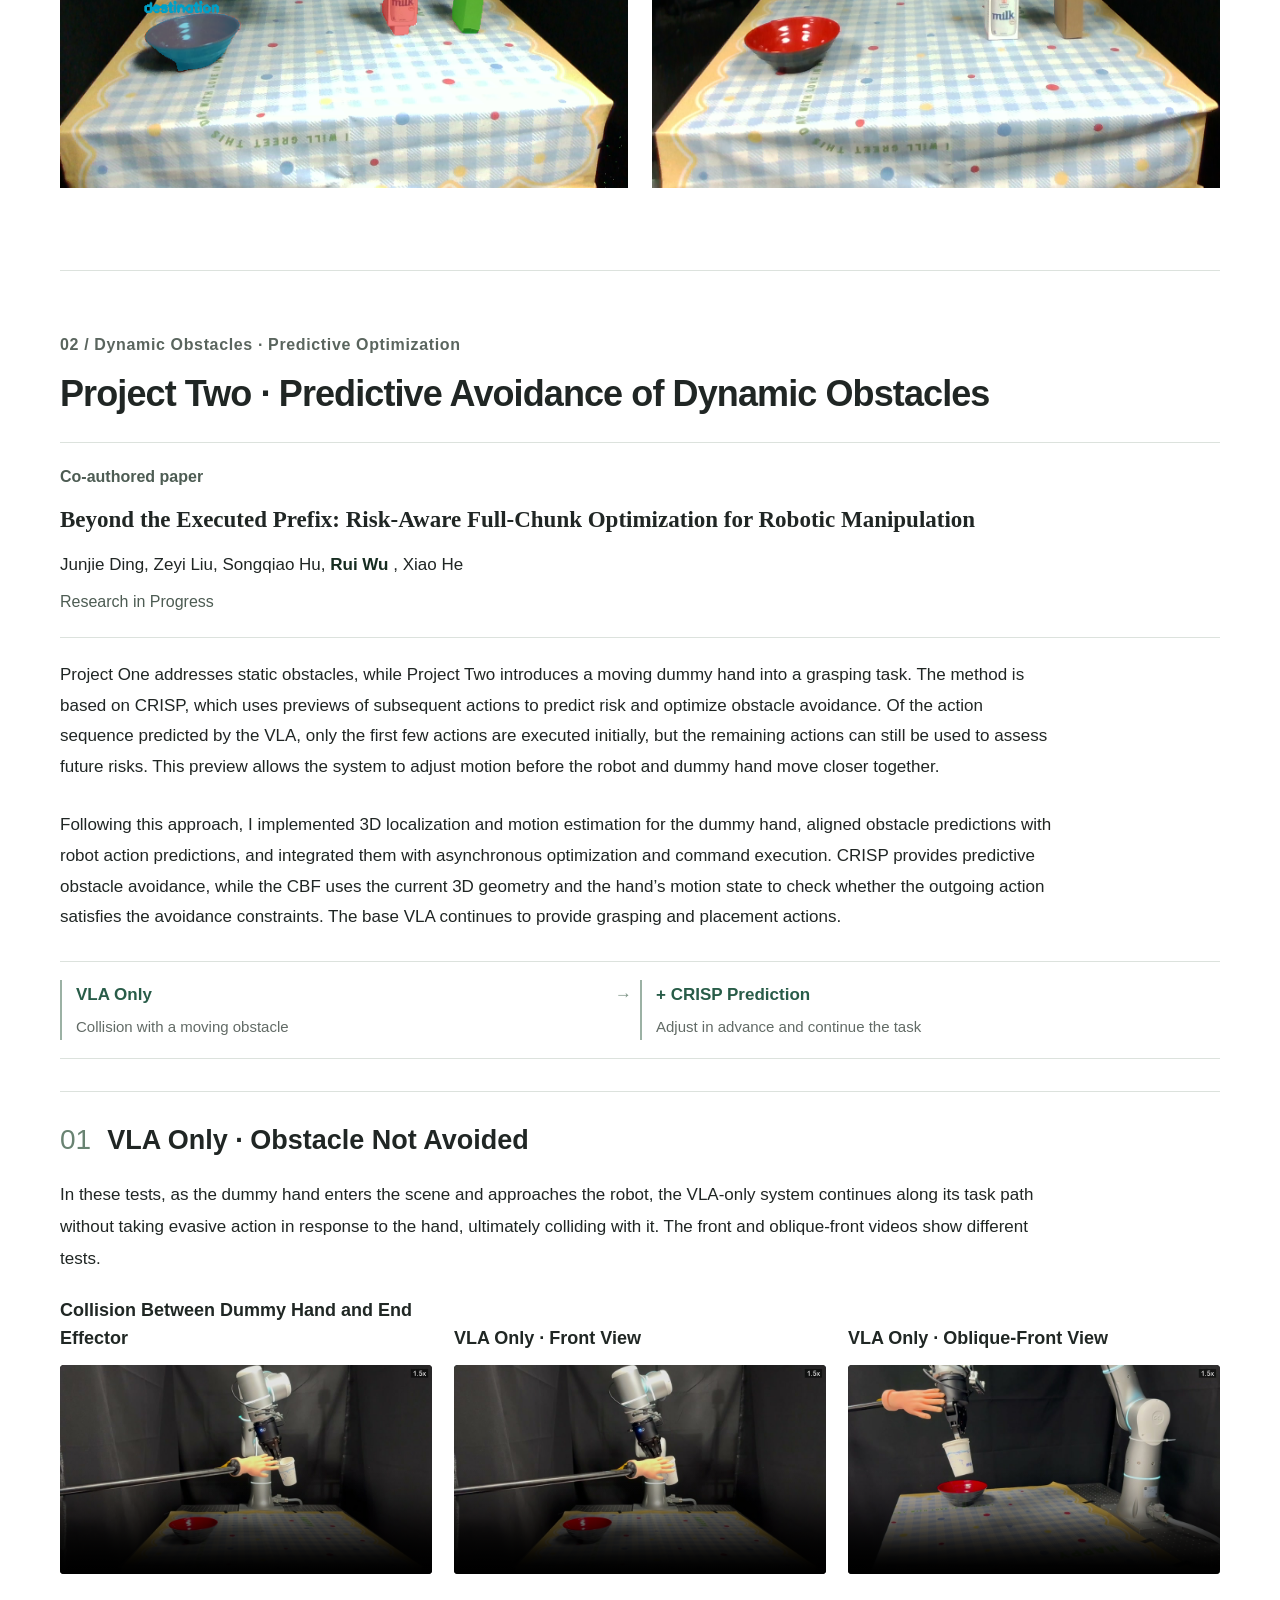
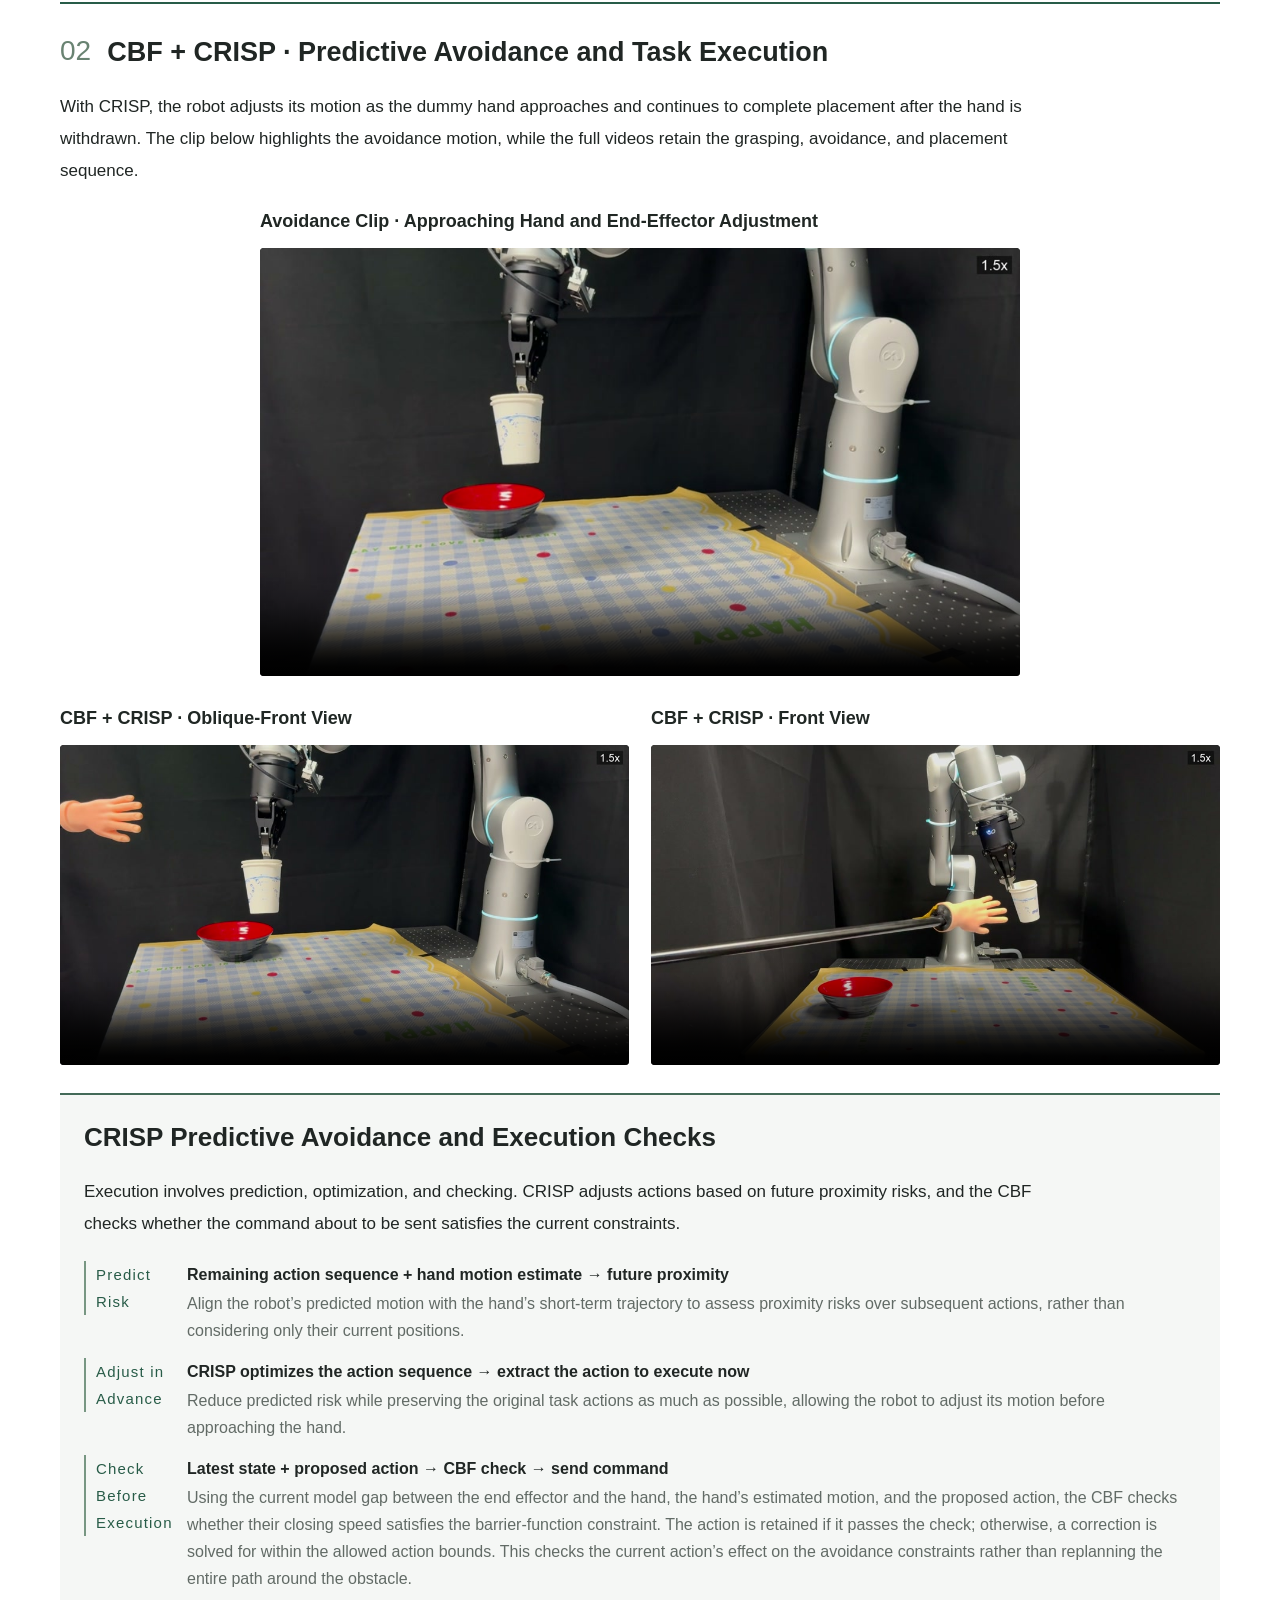
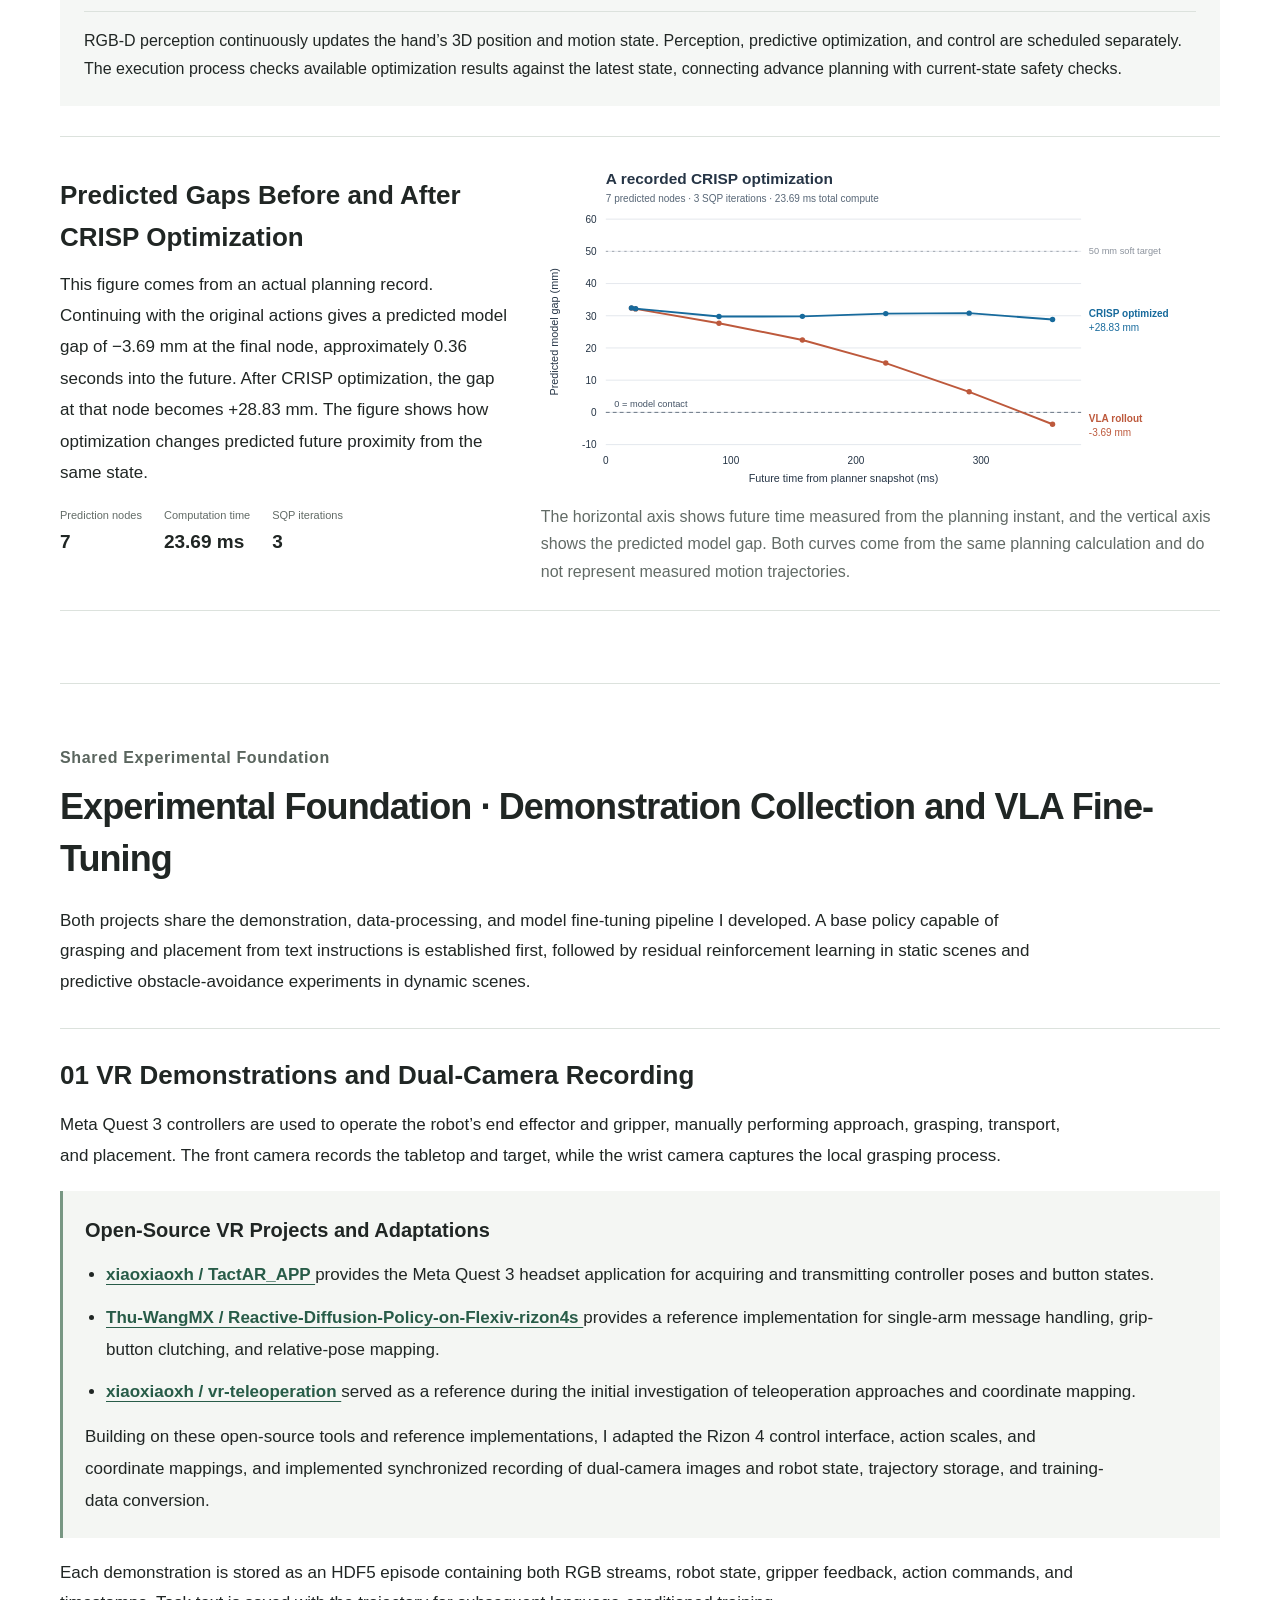
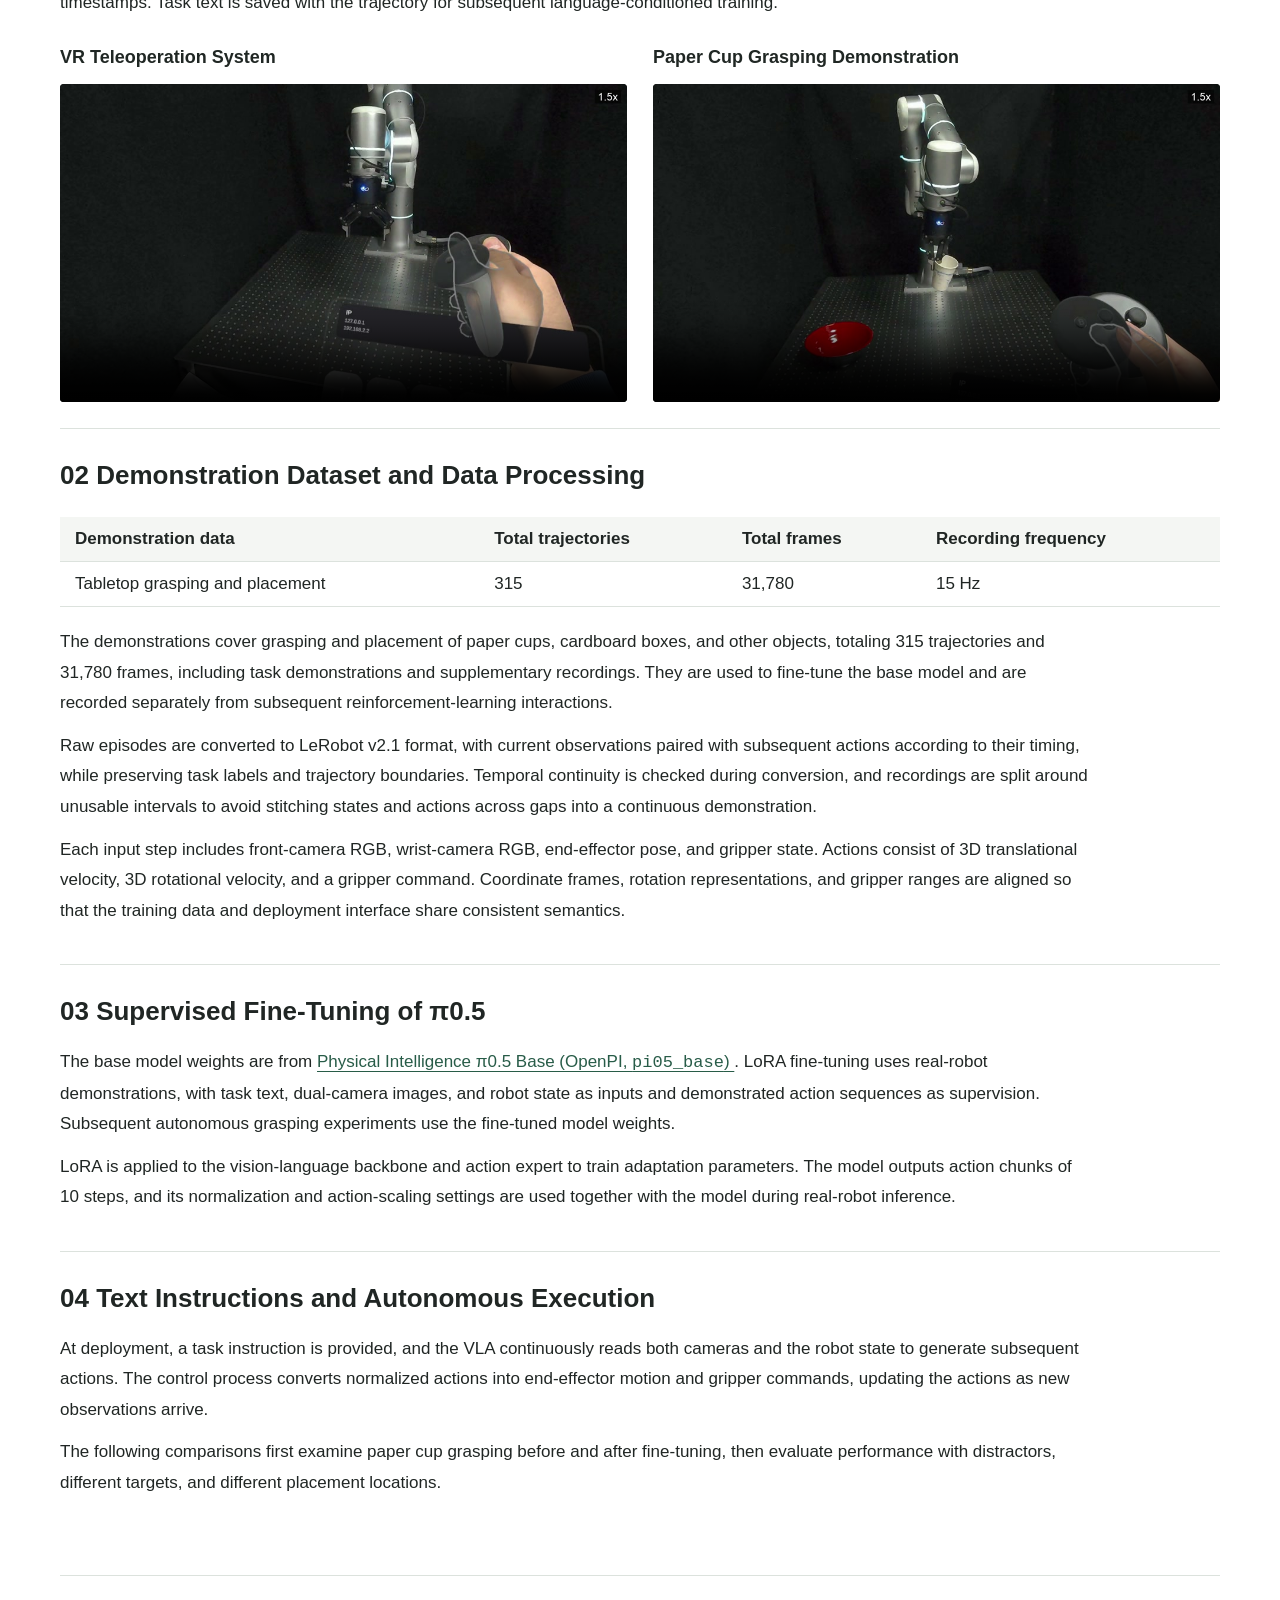
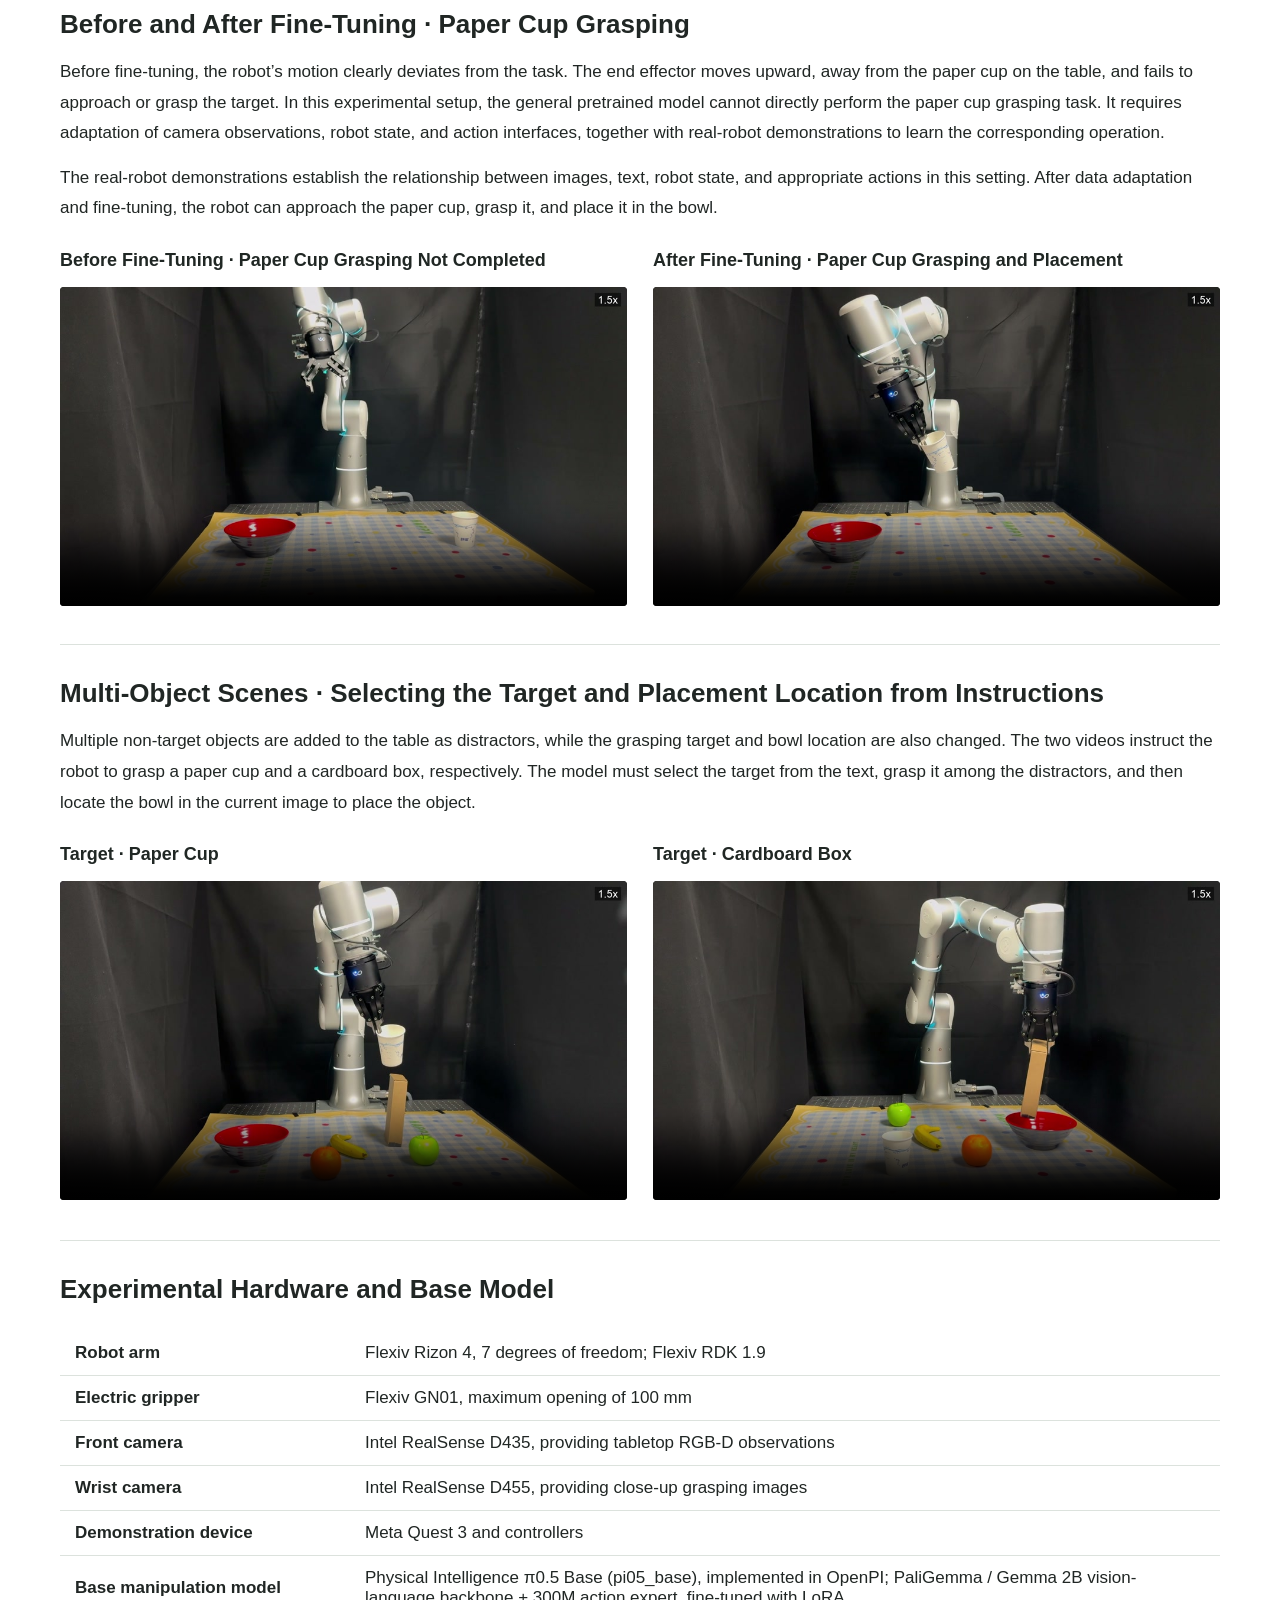
==== commit 67bf9ec3: "Update internship institute name in en.html" ====
--- a/en.html
+++ b/en.html
@@ -23,7 +23,7 @@
 <h1>
     Autonomous Manipulation and Obstacle Avoidance on a Real Robot Arm
    </h1>
-<p class="lead">Both projects were carried out during my internship at the Research Center of Safety Control Technology, Tsinghua University. I contributed to two papers on safety control for embodied intelligence and, building on that research, designed and implemented experimental systems for a real robot arm. From VR demonstration interfaces, data collection and processing, and model fine-tuning to obstacle-avoidance integration, real-robot reinforcement learning, and experimental evaluation, I independently completed the system development, algorithm deployment, and real-robot validation for both projects. </p>
+<p class="lead">Both projects were carried out during my internship at the Institute for Embodied Intelligence and Robotics, Tsinghua University. I contributed to two papers on safety control for embodied intelligence and, building on that research, designed and implemented experimental systems for a real robot arm. From VR demonstration interfaces, data collection and processing, and model fine-tuning to obstacle-avoidance integration, real-robot reinforcement learning, and experimental evaluation, I independently completed the system development, algorithm deployment, and real-robot validation for both projects. </p>
 <div class="identity">
 <p class="author-name">Rui Wu </p>
 <p class="author-email">wurui011223@163.com </p>
